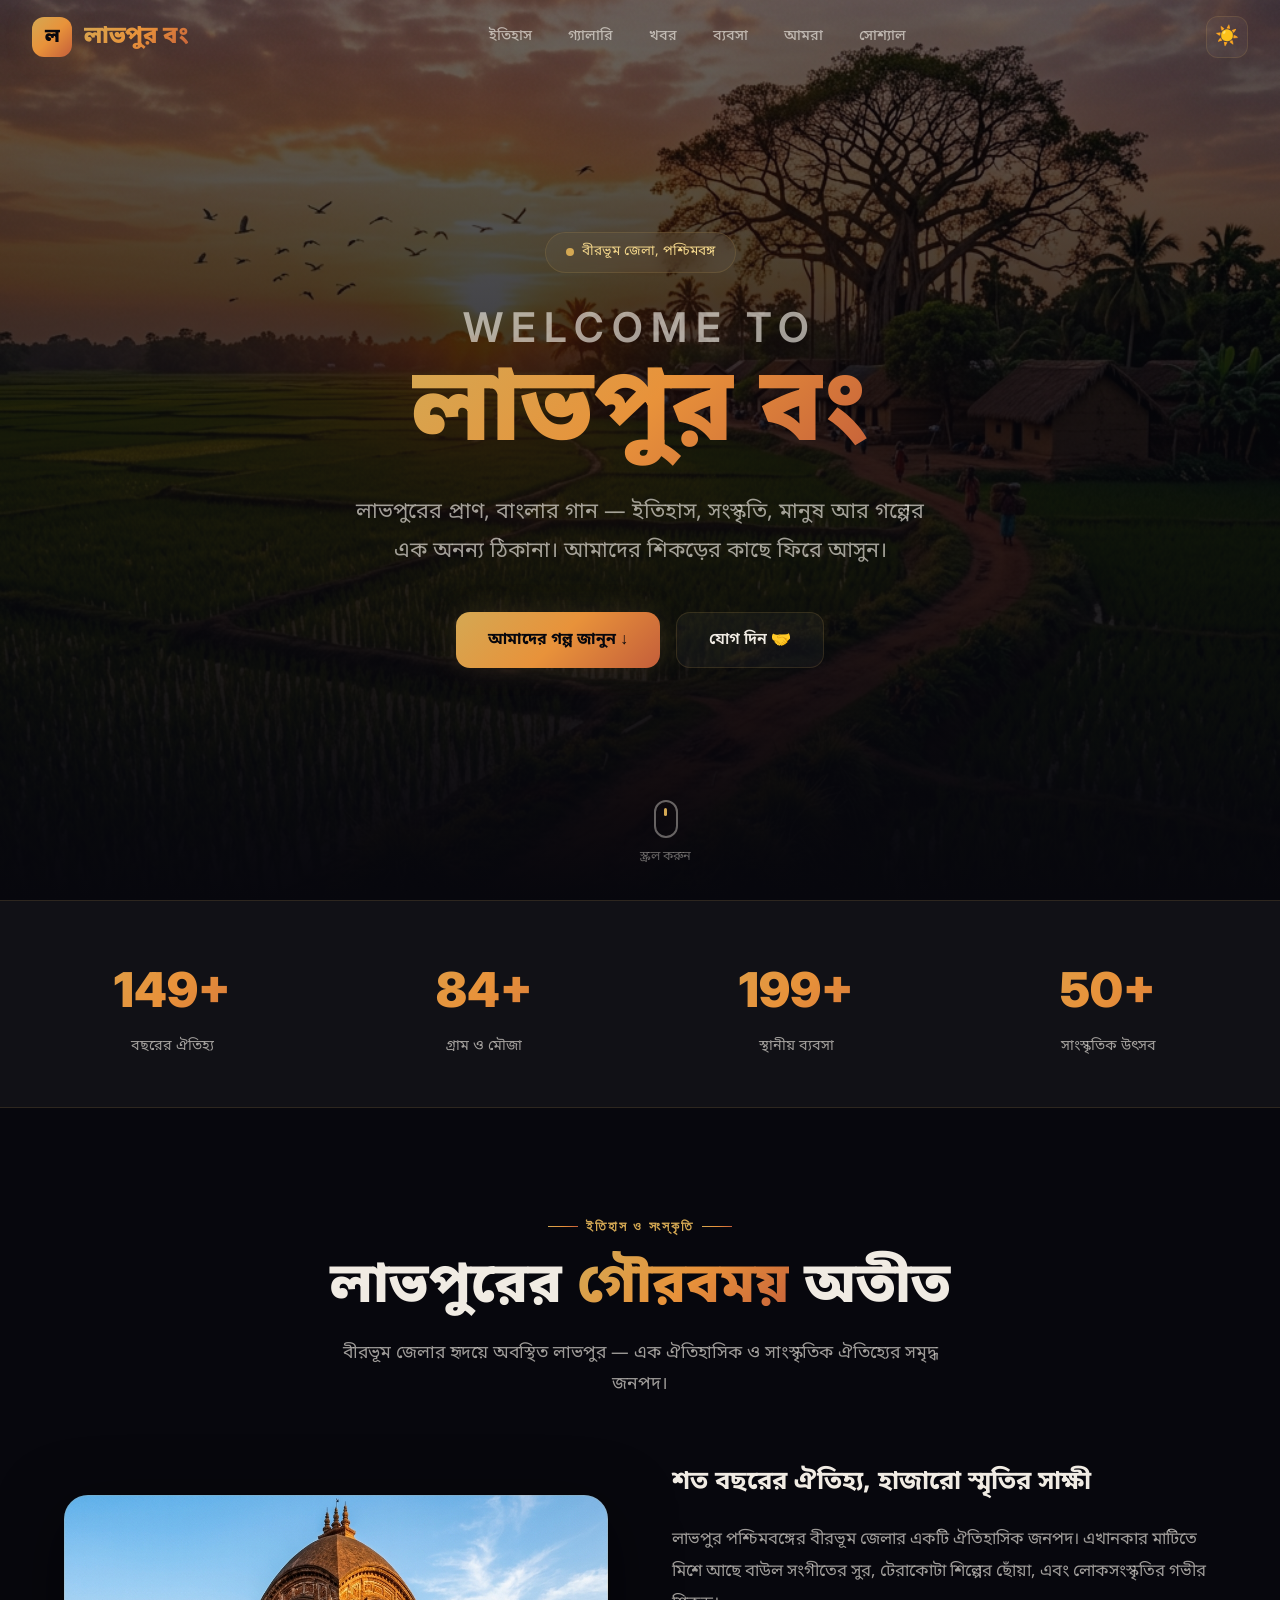
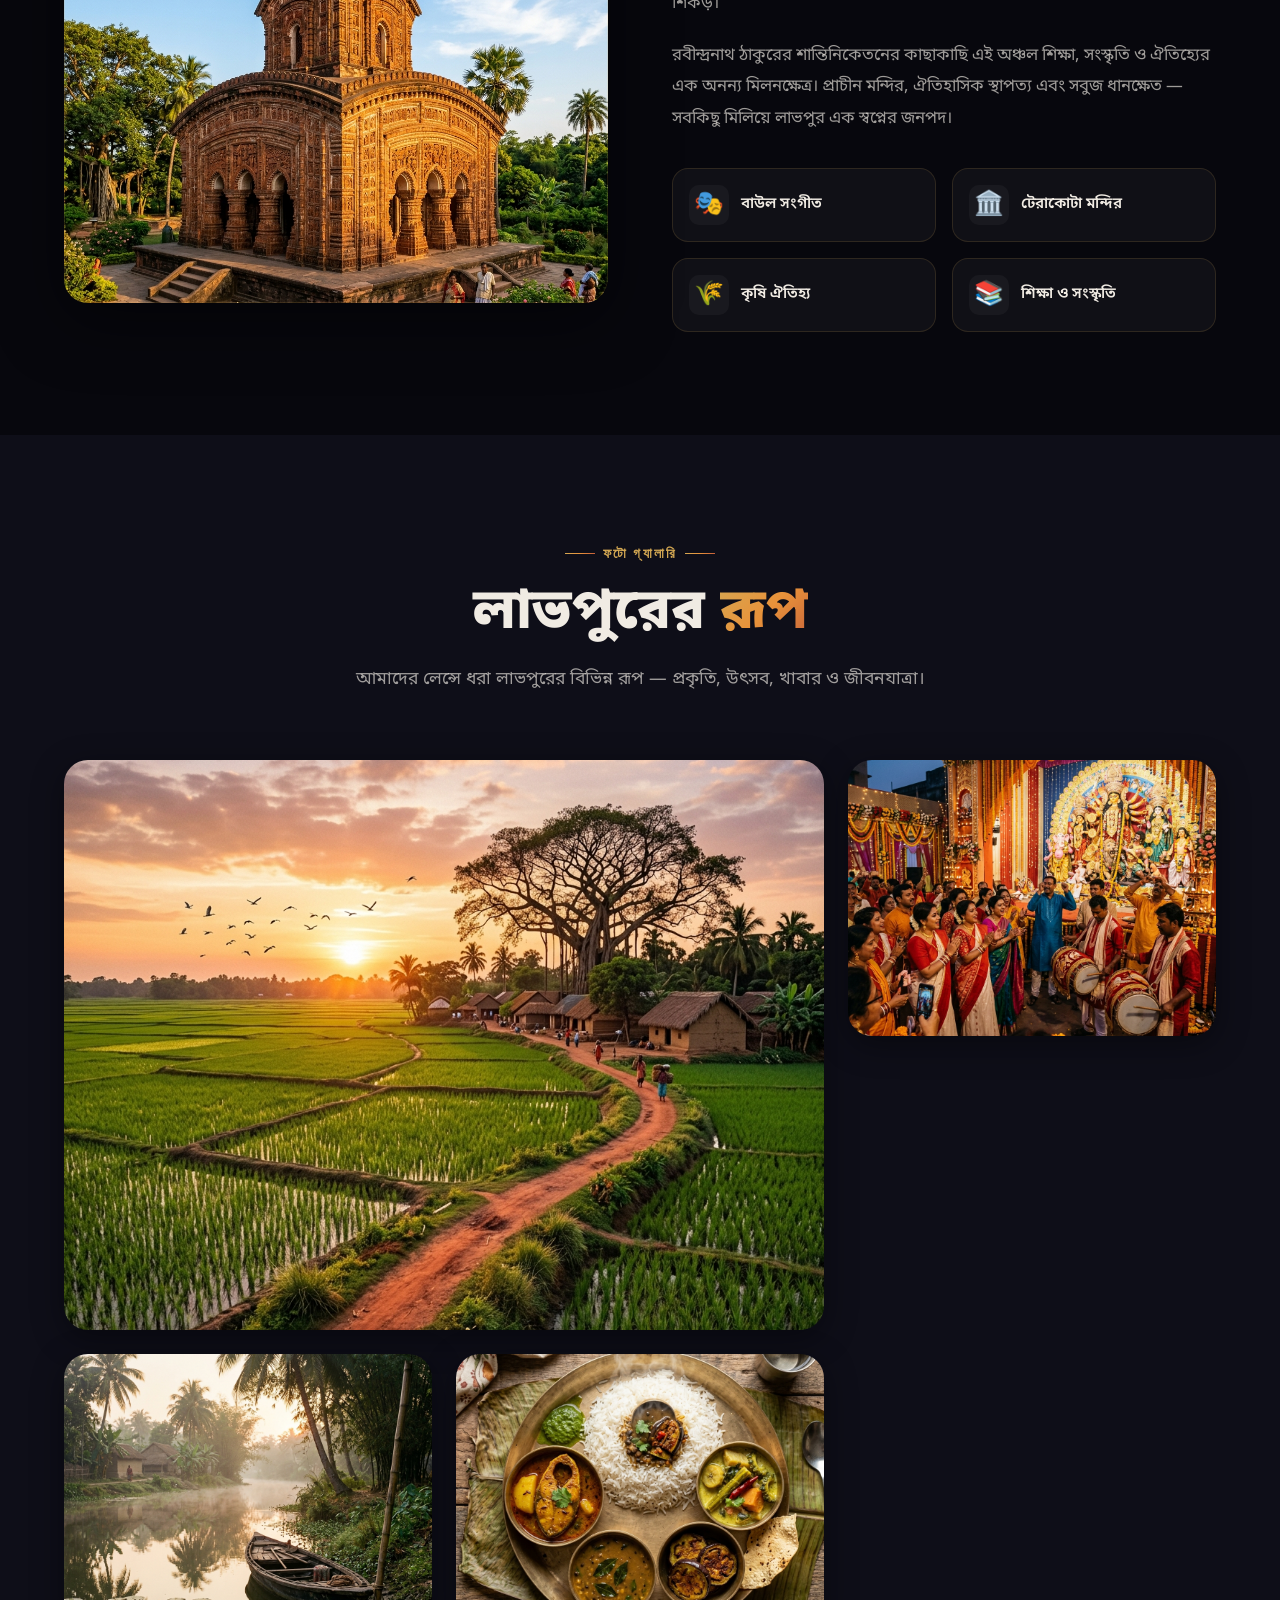
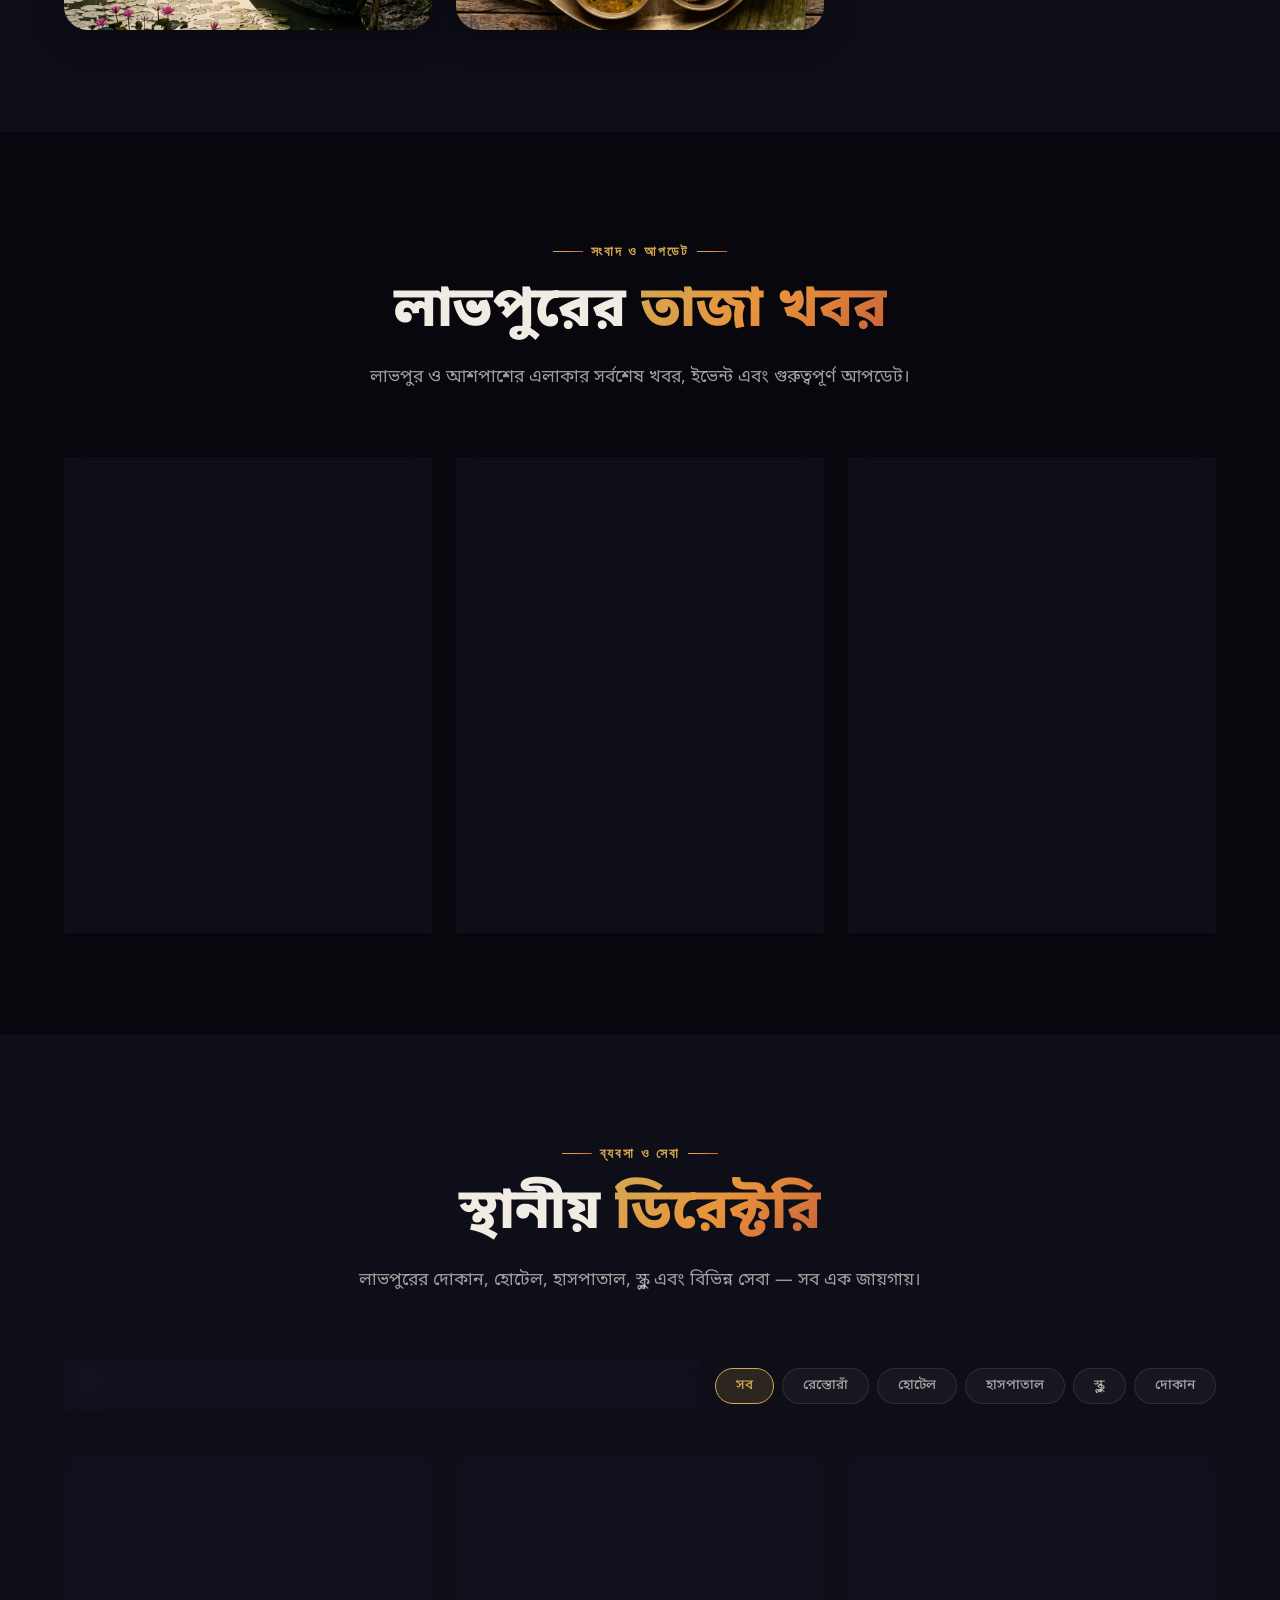
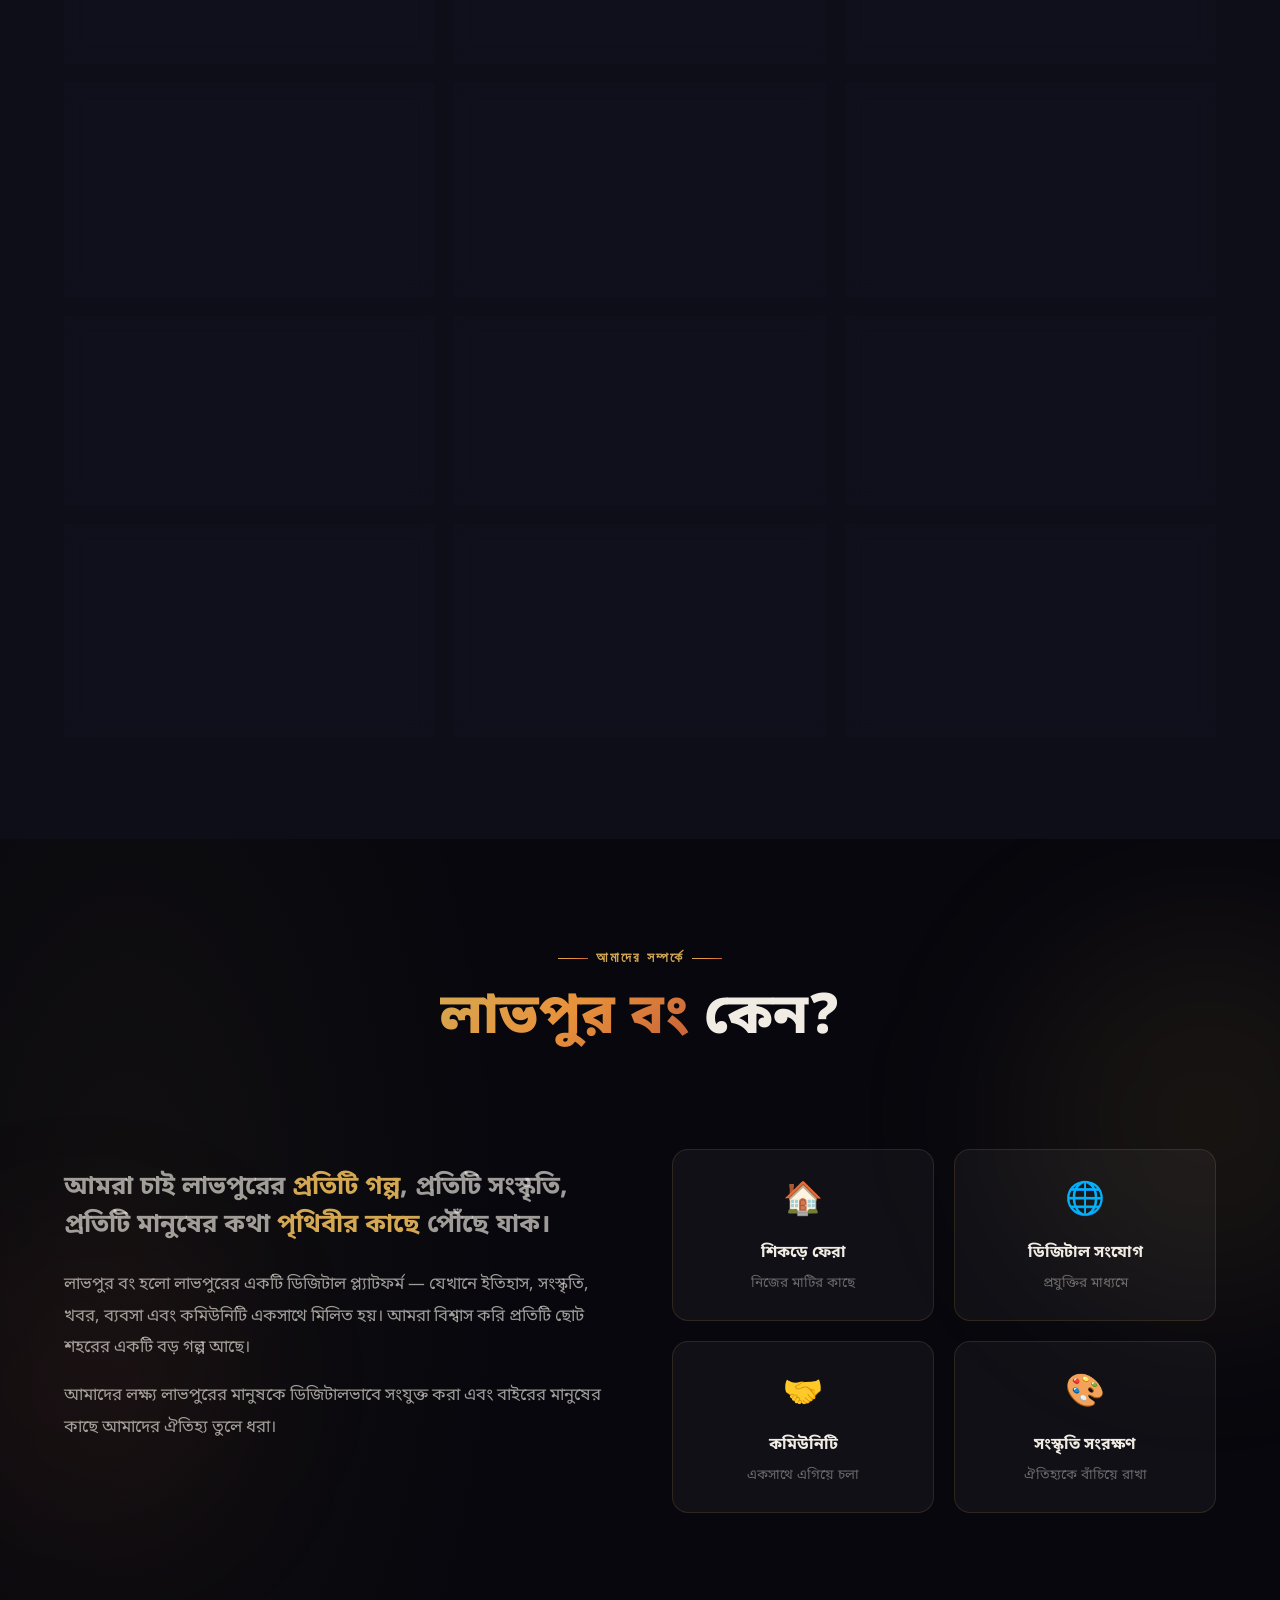
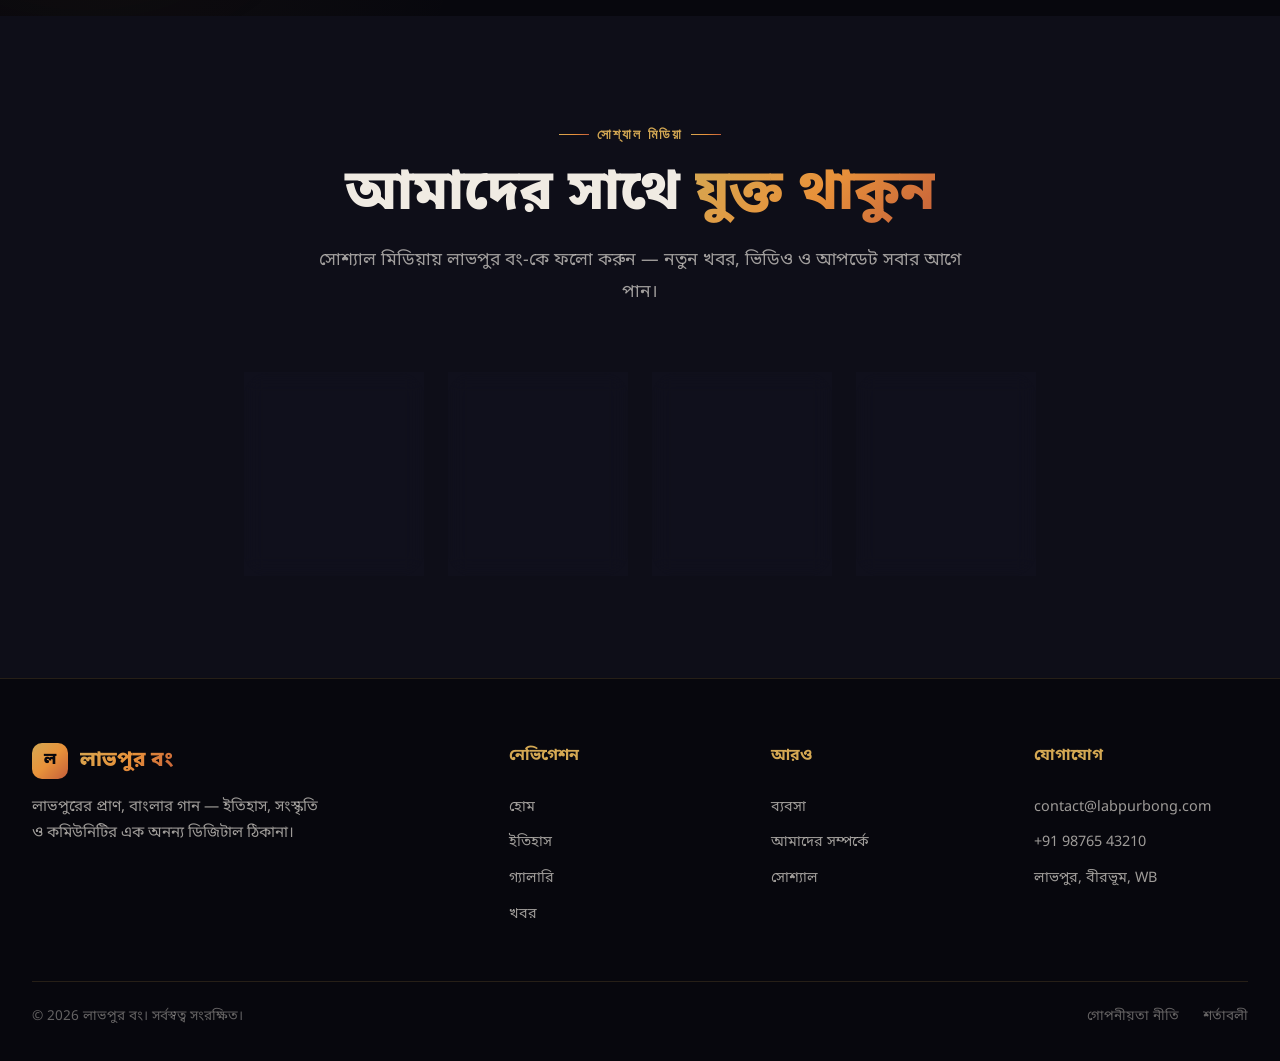
==== index.html @ d422e6df "feat: Labpur Bong community website with admin dashboard" ====
<!DOCTYPE html>
<html lang="bn" data-theme="dark">
<head>
  <meta charset="UTF-8">
  <meta name="viewport" content="width=device-width, initial-scale=1.0">
  <title>লাভপুর বং — Labpur Bong | লাভপুরের প্রাণ, বাংলার গান</title>
  <meta name="description" content="লাভপুর বং — বীরভূম জেলার লাভপুরের ইতিহাস, সংস্কৃতি, খবর, ব্যবসা এবং কমিউনিটি। Labpur Bong — your gateway to Labpur, Birbhum.">
  <meta name="keywords" content="Labpur, লাভপুর, Birbhum, বীরভূম, Bengal, বাংলা, community, culture">
  <meta property="og:title" content="লাভপুর বং — Labpur Bong">
  <meta property="og:description" content="লাভপুরের প্রাণ, বাংলার গান — ইতিহাস, সংস্কৃতি, খবর ও কমিউনিটি">
  <meta property="og:type" content="website">
  <link rel="stylesheet" href="style.css">
  <link rel="icon" type="image/svg+xml" href="data:image/svg+xml,<svg xmlns='http://www.w3.org/2000/svg' viewBox='0 0 100 100'><text y='.9em' font-size='90'>🔱</text></svg>">
</head>
<body>

  <!-- ===== NAVBAR ===== -->
  <nav class="navbar" id="navbar">
    <a href="#hero" class="nav-logo">
      <span class="logo-icon">ল</span>
      <span class="gradient-text">লাভপুর বং</span>
    </a>
    <div class="nav-links" id="navLinks">
      <a href="#about" class="active">ইতিহাস</a>
      <a href="#gallery">গ্যালারি</a>
      <a href="#news">খবর</a>
      <a href="#directory">ব্যবসা</a>
      <a href="#brand">আমরা</a>
      <a href="#social">সোশ্যাল</a>
    </div>
    <div class="nav-actions">
      <button class="theme-toggle" id="themeToggle" aria-label="Toggle theme">🌙</button>
      <button class="hamburger" id="hamburger" aria-label="Menu">
        <span></span><span></span><span></span>
      </button>
    </div>
  </nav>

  <!-- ===== HERO ===== -->
  <section class="hero" id="hero">
    <div class="hero-bg">
      <img src="assets/hero.png" alt="লাভপুরের সূর্যাস্তের দৃশ্য" loading="eager">
    </div>
    <div class="hero-overlay"></div>
    <div class="hero-content">
      <div class="hero-badge">
        <span class="dot"></span>
        বীরভূম জেলা, পশ্চিমবঙ্গ
      </div>
      <h1 class="hero-title">
        <span class="en">Welcome to</span>
        <span class="gradient-text">লাভপুর বং</span>
      </h1>
      <p class="hero-subtitle">
        লাভপুরের প্রাণ, বাংলার গান — ইতিহাস, সংস্কৃতি, মানুষ আর গল্পের এক অনন্য ঠিকানা। আমাদের শিকড়ের কাছে ফিরে আসুন।
      </p>
      <div class="hero-cta">
        <a href="#about" class="btn-primary">আমাদের গল্প জানুন ↓</a>
        <a href="#social" class="btn-secondary">যোগ দিন 🤝</a>
      </div>
    </div>
    <div class="scroll-indicator">
      <div class="mouse"><div class="wheel"></div></div>
      <span>স্ক্রল করুন</span>
    </div>
  </section>

  <!-- ===== STATS BAR ===== -->
  <section class="stats-bar reveal">
    <div class="stats-grid stagger-children">
      <div class="stat-item">
        <div class="stat-number" data-target="150">0</div>
        <div class="stat-label">বছরের ঐতিহ্য</div>
      </div>
      <div class="stat-item">
        <div class="stat-number" data-target="85">0</div>
        <div class="stat-label">গ্রাম ও মৌজা</div>
      </div>
      <div class="stat-item">
        <div class="stat-number" data-target="200">0</div>
        <div class="stat-label">স্থানীয় ব্যবসা</div>
      </div>
      <div class="stat-item">
        <div class="stat-number" data-target="50">0</div>
        <div class="stat-label">সাংস্কৃতিক উৎসব</div>
      </div>
    </div>
  </section>

  <!-- ===== ABOUT / HISTORY ===== -->
  <section class="about" id="about">
    <div class="container">
      <div class="section-header reveal">
        <div class="section-tag">ইতিহাস ও সংস্কৃতি</div>
        <h2 class="section-title">লাভপুরের <span class="gradient-text">গৌরবময়</span> অতীত</h2>
        <p class="section-desc">বীরভূম জেলার হৃদয়ে অবস্থিত লাভপুর — এক ঐতিহাসিক ও সাংস্কৃতিক ঐতিহ্যের সমৃদ্ধ জনপদ।</p>
      </div>
      <div class="about-grid">
        <div class="about-image reveal-left">
          <img src="assets/temple.png" alt="লাভপুরের ঐতিহাসিক মন্দির">
        </div>
        <div class="about-text reveal-right">
          <h3>শত বছরের ঐতিহ্য, হাজারো স্মৃতির সাক্ষী</h3>
          <p>
            লাভপুর পশ্চিমবঙ্গের বীরভূম জেলার একটি ঐতিহাসিক জনপদ। এখানকার মাটিতে মিশে আছে বাউল সংগীতের সুর, টেরাকোটা শিল্পের ছোঁয়া, এবং লোকসংস্কৃতির গভীর শিকড়।
          </p>
          <p>
            রবীন্দ্রনাথ ঠাকুরের শান্তিনিকেতনের কাছাকাছি এই অঞ্চল শিক্ষা, সংস্কৃতি ও ঐতিহ্যের এক অনন্য মিলনক্ষেত্র। প্রাচীন মন্দির, ঐতিহাসিক স্থাপত্য এবং সবুজ ধানক্ষেত — সবকিছু মিলিয়ে লাভপুর এক স্বপ্নের জনপদ।
          </p>
          <div class="about-features stagger-children">
            <div class="about-feature">
              <span class="icon">🎭</span>
              <span class="label">বাউল সংগীত</span>
            </div>
            <div class="about-feature">
              <span class="icon">🏛️</span>
              <span class="label">টেরাকোটা মন্দির</span>
            </div>
            <div class="about-feature">
              <span class="icon">🌾</span>
              <span class="label">কৃষি ঐতিহ্য</span>
            </div>
            <div class="about-feature">
              <span class="icon">📚</span>
              <span class="label">শিক্ষা ও সংস্কৃতি</span>
            </div>
          </div>
        </div>
      </div>
    </div>
  </section>

  <!-- ===== GALLERY ===== -->
  <section class="gallery" id="gallery">
    <div class="container">
      <div class="section-header reveal">
        <div class="section-tag">ফটো গ্যালারি</div>
        <h2 class="section-title">লাভপুরের <span class="gradient-text">রূপ</span></h2>
        <p class="section-desc">আমাদের লেন্সে ধরা লাভপুরের বিভিন্ন রূপ — প্রকৃতি, উৎসব, খাবার ও জীবনযাত্রা।</p>
      </div>
      <div class="gallery-grid stagger-children">
        <div class="gallery-item featured" data-lightbox>
          <img src="assets/hero.png" alt="লাভপুরের সূর্যাস্ত">
          <div class="gallery-overlay">
            <h4>সোনালী সূর্যাস্ত</h4>
            <p>লাভপুরের ধানক্ষেতের ওপর সূর্যাস্তের মনোরম দৃশ্য</p>
          </div>
        </div>
        <div class="gallery-item" data-lightbox>
          <img src="assets/festival.png" alt="দুর্গা পূজা উৎসব">
          <div class="gallery-overlay">
            <h4>দুর্গা পূজা</h4>
            <p>বাঙালির সবচেয়ে বড় উৎসবের আনন্দ</p>
          </div>
        </div>
        <div class="gallery-item" data-lightbox>
          <img src="assets/village.png" alt="গ্রামবাংলার দৃশ্য">
          <div class="gallery-overlay">
            <h4>গ্রামের সকাল</h4>
            <p>পদ্ম ফুলের পুকুর আর নারকেল গাছের ছায়া</p>
          </div>
        </div>
        <div class="gallery-item" data-lightbox>
          <img src="assets/food.png" alt="বাঙালি খাবার">
          <div class="gallery-overlay">
            <h4>বাঙালি রসনা</h4>
            <p>মাছের ঝোল, ডাল আর ভাত — খাঁটি বাঙালি স্বাদ</p>
          </div>
        </div>
      </div>
    </div>
  </section>

  <!-- ===== NEWS ===== -->
  <section class="news" id="news">
    <div class="container">
      <div class="section-header reveal">
        <div class="section-tag">সংবাদ ও আপডেট</div>
        <h2 class="section-title">লাভপুরের <span class="gradient-text">তাজা খবর</span></h2>
        <p class="section-desc">লাভপুর ও আশপাশের এলাকার সর্বশেষ খবর, ইভেন্ট এবং গুরুত্বপূর্ণ আপডেট।</p>
      </div>
      <div class="news-grid stagger-children">
        <article class="news-card">
          <div class="news-card-image">
            <img src="assets/festival.png" alt="দুর্গাপূজা ২০২৬">
          </div>
          <div class="news-card-body">
            <div class="news-card-meta">
              <span class="news-tag">উৎসব</span>
              <span class="news-date">May 20, 2026</span>
            </div>
            <h3>লাভপুরে এবছর ৫০টিরও বেশি দুর্গাপূজা মণ্ডপ</h3>
            <p>এবছর লাভপুর ব্লকে ৫০টিরও বেশি দুর্গাপূজার আয়োজন করা হয়েছে। প্রতিটি মণ্ডপে দেখা যাচ্ছে অসাধারণ শিল্পকর্ম ও সাজসজ্জা।</p>
            <a href="#" class="news-read-more">বিস্তারিত পড়ুন →</a>
          </div>
        </article>
        <article class="news-card">
          <div class="news-card-image">
            <img src="assets/village.png" alt="কৃষি উন্নয়ন">
          </div>
          <div class="news-card-body">
            <div class="news-card-meta">
              <span class="news-tag">উন্নয়ন</span>
              <span class="news-date">May 15, 2026</span>
            </div>
            <h3>লাভপুরে নতুন সেচ প্রকল্পে কৃষকদের মুখে হাসি</h3>
            <p>রাজ্য সরকারের নতুন সেচ প্রকল্পের ফলে লাভপুরের কৃষকরা এবার বোরো ধানে ভালো ফলন পাচ্ছেন। প্রায় ২০০ একর জমিতে সেচ ব্যবস্থা করা হয়েছে।</p>
            <a href="#" class="news-read-more">বিস্তারিত পড়ুন →</a>
          </div>
        </article>
        <article class="news-card">
          <div class="news-card-image">
            <img src="assets/temple.png" alt="মন্দির সংস্কার">
          </div>
          <div class="news-card-body">
            <div class="news-card-meta">
              <span class="news-tag">ঐতিহ্য</span>
              <span class="news-date">May 10, 2026</span>
            </div>
            <h3>প্রাচীন মন্দির সংস্কারে ASI-র বিশেষ উদ্যোগ</h3>
            <p>লাভপুরের ঐতিহাসিক টেরাকোটা মন্দির সংস্কারের জন্য আর্কিওলজিক্যাল সার্ভে অফ ইন্ডিয়া বিশেষ প্রকল্প গ্রহণ করেছে।</p>
            <a href="#" class="news-read-more">বিস্তারিত পড়ুন →</a>
          </div>
        </article>
      </div>
    </div>
  </section>

  <!-- ===== DIRECTORY ===== -->
  <section class="directory" id="directory">
    <div class="container">
      <div class="section-header reveal">
        <div class="section-tag">ব্যবসা ও সেবা</div>
        <h2 class="section-title">স্থানীয় <span class="gradient-text">ডিরেক্টরি</span></h2>
        <p class="section-desc">লাভপুরের দোকান, হোটেল, হাসপাতাল, স্কুল এবং বিভিন্ন সেবা — সব এক জায়গায়।</p>
      </div>
      <div class="directory-controls reveal">
        <div class="search-box">
          <span class="search-icon">🔍</span>
          <input type="text" id="directorySearch" placeholder="খুঁজুন... (নাম, ক্যাটাগরি)">
        </div>
        <div class="filter-tags" id="filterTags">
          <button class="filter-tag active" data-filter="all">সব</button>
          <button class="filter-tag" data-filter="restaurant">রেস্তোরাঁ</button>
          <button class="filter-tag" data-filter="hotel">হোটেল</button>
          <button class="filter-tag" data-filter="hospital">হাসপাতাল</button>
          <button class="filter-tag" data-filter="school">স্কুল</button>
          <button class="filter-tag" data-filter="shop">দোকান</button>
        </div>
      </div>
      <div class="directory-grid stagger-children" id="directoryGrid">
        <!-- Cards will be injected by JS -->
      </div>
    </div>
  </section>

  <!-- ===== BRAND ===== -->
  <section class="brand" id="brand">
    <div class="glow-orb gold" style="width:400px;height:400px;top:10%;right:-10%;"></div>
    <div class="glow-orb terracotta" style="width:300px;height:300px;bottom:10%;left:-5%;"></div>
    <div class="container">
      <div class="section-header reveal">
        <div class="section-tag">আমাদের সম্পর্কে</div>
        <h2 class="section-title"><span class="gradient-text">লাভপুর বং</span> কেন?</h2>
      </div>
      <div class="brand-content">
        <div class="brand-text reveal-left">
          <p class="brand-mission">
            আমরা চাই লাভপুরের <span class="highlight">প্রতিটি গল্প</span>, প্রতিটি সংস্কৃতি, প্রতিটি মানুষের কথা <span class="highlight">পৃথিবীর কাছে</span> পৌঁছে যাক।
          </p>
          <p>
            লাভপুর বং হলো লাভপুরের একটি ডিজিটাল প্ল্যাটফর্ম — যেখানে ইতিহাস, সংস্কৃতি, খবর, ব্যবসা এবং কমিউনিটি একসাথে মিলিত হয়। আমরা বিশ্বাস করি প্রতিটি ছোট শহরের একটি বড় গল্প আছে।
          </p>
          <p>
            আমাদের লক্ষ্য লাভপুরের মানুষকে ডিজিটালভাবে সংযুক্ত করা এবং বাইরের মানুষের কাছে আমাদের ঐতিহ্য তুলে ধরা।
          </p>
        </div>
        <div class="brand-values stagger-children reveal-right">
          <div class="brand-value">
            <div class="value-icon">🏠</div>
            <h4>শিকড়ে ফেরা</h4>
            <p>নিজের মাটির কাছে</p>
          </div>
          <div class="brand-value">
            <div class="value-icon">🌐</div>
            <h4>ডিজিটাল সংযোগ</h4>
            <p>প্রযুক্তির মাধ্যমে</p>
          </div>
          <div class="brand-value">
            <div class="value-icon">🤝</div>
            <h4>কমিউনিটি</h4>
            <p>একসাথে এগিয়ে চলা</p>
          </div>
          <div class="brand-value">
            <div class="value-icon">🎨</div>
            <h4>সংস্কৃতি সংরক্ষণ</h4>
            <p>ঐতিহ্যকে বাঁচিয়ে রাখা</p>
          </div>
        </div>
      </div>
    </div>
  </section>

  <!-- ===== SOCIAL ===== -->
  <section class="social" id="social">
    <div class="container">
      <div class="section-header reveal">
        <div class="section-tag">সোশ্যাল মিডিয়া</div>
        <h2 class="section-title">আমাদের সাথে <span class="gradient-text">যুক্ত থাকুন</span></h2>
        <p class="section-desc">সোশ্যাল মিডিয়ায় লাভপুর বং-কে ফলো করুন — নতুন খবর, ভিডিও ও আপডেট সবার আগে পান।</p>
      </div>
      <div class="social-grid stagger-children">
        <a href="https://youtube.com" target="_blank" class="social-card youtube">
          <span class="social-icon">▶️</span>
          <h4>YouTube</h4>
          <p>ভিডিও দেখুন</p>
        </a>
        <a href="https://facebook.com" target="_blank" class="social-card facebook">
          <span class="social-icon">📘</span>
          <h4>Facebook</h4>
          <p>পেজ ফলো করুন</p>
        </a>
        <a href="https://instagram.com" target="_blank" class="social-card instagram">
          <span class="social-icon">📸</span>
          <h4>Instagram</h4>
          <p>ছবি দেখুন</p>
        </a>
        <a href="https://twitter.com" target="_blank" class="social-card twitter">
          <span class="social-icon">🐦</span>
          <h4>Twitter / X</h4>
          <p>আপডেট পান</p>
        </a>
      </div>
    </div>
  </section>

  <!-- ===== FOOTER ===== -->
  <footer class="footer">
    <div class="footer-grid">
      <div class="footer-brand">
        <div class="footer-logo">
          <span class="logo-icon">ল</span>
          <span class="gradient-text">লাভপুর বং</span>
        </div>
        <p>লাভপুরের প্রাণ, বাংলার গান — ইতিহাস, সংস্কৃতি ও কমিউনিটির এক অনন্য ডিজিটাল ঠিকানা।</p>
      </div>
      <div class="footer-col">
        <h4>নেভিগেশন</h4>
        <a href="#hero">হোম</a>
        <a href="#about">ইতিহাস</a>
        <a href="#gallery">গ্যালারি</a>
        <a href="#news">খবর</a>
      </div>
      <div class="footer-col">
        <h4>আরও</h4>
        <a href="#directory">ব্যবসা</a>
        <a href="#brand">আমাদের সম্পর্কে</a>
        <a href="#social">সোশ্যাল</a>
      </div>
      <div class="footer-col">
        <h4>যোগাযোগ</h4>
        <a href="mailto:contact@labpurbong.com">contact@labpurbong.com</a>
        <a href="tel:+919876543210">+91 98765 43210</a>
        <a href="#">লাভপুর, বীরভূম, WB</a>
      </div>
    </div>
    <div class="footer-bottom">
      <span>© 2026 লাভপুর বং। সর্বস্বত্ব সংরক্ষিত।</span>
      <div class="footer-bottom-links">
        <a href="#">গোপনীয়তা নীতি</a>
        <a href="#">শর্তাবলী</a>
      </div>
    </div>
  </footer>

  <!-- ===== LIGHTBOX ===== -->
  <div class="lightbox" id="lightbox">
    <button class="lightbox-close" id="lightboxClose">✕</button>
    <img src="" alt="Full view" id="lightboxImg">
  </div>

  <!-- ===== BACK TO TOP ===== -->
  <button class="back-to-top" id="backToTop" aria-label="Back to top">↑</button>

  <script src="script.js"></script>
</body>
</html>
---- style.css ----
/* ============================================
   LABPUR BONG — Design System
   Dark Bengali Heritage Theme
   ============================================ */

@import url('https://fonts.googleapis.com/css2?family=Inter:wght@300;400;500;600;700;800;900&family=Noto+Sans+Bengali:wght@300;400;500;600;700;800;900&display=swap');

/* --- CSS Custom Properties --- */
:root {
  /* Colors - Dark Theme */
  --bg-primary: #07070d;
  --bg-secondary: #0e0e18;
  --bg-card: rgba(18, 18, 30, 0.7);
  --bg-glass: rgba(255, 255, 255, 0.04);
  --bg-glass-hover: rgba(255, 255, 255, 0.08);

  --gold: #d4a853;
  --gold-light: #f0d48a;
  --gold-dark: #a07830;
  --terracotta: #c45e3a;
  --terracotta-light: #e07a56;
  --cream: #f5e6c8;
  --saffron: #e8923a;

  --text-primary: #f0ebe3;
  --text-secondary: rgba(240, 235, 227, 0.65);
  --text-muted: rgba(240, 235, 227, 0.4);

  --border: rgba(212, 168, 83, 0.15);
  --border-hover: rgba(212, 168, 83, 0.35);

  --gradient-gold: linear-gradient(135deg, #d4a853, #e8923a, #c45e3a);
  --gradient-dark: linear-gradient(180deg, #07070d 0%, #0e0e18 100%);
  --gradient-hero: linear-gradient(180deg, rgba(7,7,13,0.3) 0%, rgba(7,7,13,0.7) 50%, #07070d 100%);

  --shadow-sm: 0 2px 8px rgba(0,0,0,0.3);
  --shadow-md: 0 8px 32px rgba(0,0,0,0.4);
  --shadow-lg: 0 16px 64px rgba(0,0,0,0.5);
  --shadow-glow: 0 0 30px rgba(212, 168, 83, 0.15);

  /* Typography */
  --font-en: 'Inter', sans-serif;
  --font-bn: 'Noto Sans Bengali', sans-serif;

  /* Spacing */
  --section-padding: clamp(4rem, 8vw, 8rem) clamp(1rem, 5vw, 6rem);
  --container-max: 1280px;

  /* Transitions */
  --ease-out: cubic-bezier(0.16, 1, 0.3, 1);
  --ease-spring: cubic-bezier(0.34, 1.56, 0.64, 1);

  /* Border radius */
  --radius-sm: 8px;
  --radius-md: 16px;
  --radius-lg: 24px;
  --radius-xl: 32px;
}

/* Light Theme */
[data-theme="light"] {
  --bg-primary: #faf6ef;
  --bg-secondary: #f0ebe3;
  --bg-card: rgba(255, 255, 255, 0.8);
  --bg-glass: rgba(0, 0, 0, 0.03);
  --bg-glass-hover: rgba(0, 0, 0, 0.06);
  --text-primary: #1a1a2e;
  --text-secondary: rgba(26, 26, 46, 0.65);
  --text-muted: rgba(26, 26, 46, 0.4);
  --border: rgba(160, 120, 48, 0.15);
  --border-hover: rgba(160, 120, 48, 0.35);
  --gradient-hero: linear-gradient(180deg, rgba(250,246,239,0.2) 0%, rgba(250,246,239,0.6) 50%, #faf6ef 100%);
  --shadow-sm: 0 2px 8px rgba(0,0,0,0.08);
  --shadow-md: 0 8px 32px rgba(0,0,0,0.1);
  --shadow-lg: 0 16px 64px rgba(0,0,0,0.12);
  --shadow-glow: 0 0 30px rgba(212, 168, 83, 0.1);
}

/* --- Reset & Base --- */
*, *::before, *::after {
  margin: 0;
  padding: 0;
  box-sizing: border-box;
}

html {
  scroll-behavior: smooth;
  font-size: 16px;
  scrollbar-width: thin;
  scrollbar-color: var(--gold-dark) var(--bg-secondary);
}

body {
  font-family: var(--font-bn);
  background: var(--bg-primary);
  color: var(--text-primary);
  line-height: 1.7;
  overflow-x: hidden;
  transition: background 0.5s var(--ease-out), color 0.5s var(--ease-out);
}

::-webkit-scrollbar { width: 8px; }
::-webkit-scrollbar-track { background: var(--bg-secondary); }
::-webkit-scrollbar-thumb { background: var(--gold-dark); border-radius: 4px; }

img { max-width: 100%; display: block; }
a { text-decoration: none; color: inherit; }
button { border: none; cursor: pointer; font-family: inherit; }
ul { list-style: none; }

.container {
  max-width: var(--container-max);
  margin: 0 auto;
  width: 100%;
}

/* --- Utility: Animated Gradient Text --- */
.gradient-text {
  background: var(--gradient-gold);
  -webkit-background-clip: text;
  -webkit-text-fill-color: transparent;
  background-clip: text;
}

/* --- Scroll Reveal Animations --- */
.reveal {
  opacity: 0;
  transform: translateY(40px);
  transition: opacity 0.8s var(--ease-out), transform 0.8s var(--ease-out);
}
.reveal.visible {
  opacity: 1;
  transform: translateY(0);
}
.reveal-left {
  opacity: 0;
  transform: translateX(-60px);
  transition: opacity 0.8s var(--ease-out), transform 0.8s var(--ease-out);
}
.reveal-left.visible {
  opacity: 1;
  transform: translateX(0);
}
.reveal-right {
  opacity: 0;
  transform: translateX(60px);
  transition: opacity 0.8s var(--ease-out), transform 0.8s var(--ease-out);
}
.reveal-right.visible {
  opacity: 1;
  transform: translateX(0);
}
.reveal-scale {
  opacity: 0;
  transform: scale(0.85);
  transition: opacity 0.8s var(--ease-out), transform 0.8s var(--ease-out);
}
.reveal-scale.visible {
  opacity: 1;
  transform: scale(1);
}

/* Staggered children */
.stagger-children > * {
  opacity: 0;
  transform: translateY(30px);
  transition: opacity 0.6s var(--ease-out), transform 0.6s var(--ease-out);
}
.stagger-children.visible > *:nth-child(1) { transition-delay: 0.05s; }
.stagger-children.visible > *:nth-child(2) { transition-delay: 0.12s; }
.stagger-children.visible > *:nth-child(3) { transition-delay: 0.19s; }
.stagger-children.visible > *:nth-child(4) { transition-delay: 0.26s; }
.stagger-children.visible > *:nth-child(5) { transition-delay: 0.33s; }
.stagger-children.visible > *:nth-child(6) { transition-delay: 0.4s; }
.stagger-children.visible > * {
  opacity: 1;
  transform: translateY(0);
}

/* ===========================================
   NAVIGATION
   =========================================== */
.navbar {
  position: fixed;
  top: 0;
  left: 0;
  right: 0;
  z-index: 1000;
  padding: 1rem 2rem;
  display: flex;
  align-items: center;
  justify-content: space-between;
  transition: all 0.4s var(--ease-out);
}

.navbar.scrolled {
  padding: 0.6rem 2rem;
  background: rgba(7, 7, 13, 0.85);
  backdrop-filter: blur(20px) saturate(180%);
  -webkit-backdrop-filter: blur(20px) saturate(180%);
  border-bottom: 1px solid var(--border);
  box-shadow: var(--shadow-md);
}

[data-theme="light"] .navbar.scrolled {
  background: rgba(250, 246, 239, 0.85);
}

.nav-logo {
  display: flex;
  align-items: center;
  gap: 0.75rem;
  font-weight: 800;
  font-size: 1.5rem;
  letter-spacing: -0.02em;
}

.nav-logo .logo-icon {
  width: 40px;
  height: 40px;
  background: var(--gradient-gold);
  border-radius: 12px;
  display: flex;
  align-items: center;
  justify-content: center;
  font-size: 1.2rem;
  color: #07070d;
  font-weight: 900;
  box-shadow: var(--shadow-glow);
}

.nav-links {
  display: flex;
  align-items: center;
  gap: 0.25rem;
}

.nav-links a {
  padding: 0.5rem 1rem;
  font-size: 0.9rem;
  font-weight: 500;
  color: var(--text-secondary);
  border-radius: var(--radius-sm);
  transition: all 0.3s var(--ease-out);
  font-family: var(--font-bn);
}

.nav-links a:hover,
.nav-links a.active {
  color: var(--gold);
  background: var(--bg-glass);
}

.nav-actions {
  display: flex;
  align-items: center;
  gap: 0.5rem;
}

.theme-toggle {
  width: 42px;
  height: 42px;
  border-radius: 12px;
  background: var(--bg-glass);
  border: 1px solid var(--border);
  color: var(--text-primary);
  display: flex;
  align-items: center;
  justify-content: center;
  font-size: 1.2rem;
  transition: all 0.3s var(--ease-out);
}

.theme-toggle:hover {
  background: var(--bg-glass-hover);
  border-color: var(--border-hover);
  transform: rotate(30deg);
}

.hamburger {
  display: none;
  flex-direction: column;
  gap: 5px;
  width: 42px;
  height: 42px;
  border-radius: 12px;
  background: var(--bg-glass);
  border: 1px solid var(--border);
  align-items: center;
  justify-content: center;
  transition: all 0.3s var(--ease-out);
}

.hamburger span {
  display: block;
  width: 20px;
  height: 2px;
  background: var(--text-primary);
  border-radius: 2px;
  transition: all 0.3s var(--ease-out);
}

.hamburger.active span:nth-child(1) { transform: translateY(7px) rotate(45deg); }
.hamburger.active span:nth-child(2) { opacity: 0; }
.hamburger.active span:nth-child(3) { transform: translateY(-7px) rotate(-45deg); }

/* Mobile nav */
@media (max-width: 768px) {
  .hamburger { display: flex; }
  .nav-links {
    position: fixed;
    top: 0;
    right: -100%;
    width: 280px;
    height: 100vh;
    background: var(--bg-secondary);
    flex-direction: column;
    padding: 5rem 2rem 2rem;
    gap: 0.5rem;
    transition: right 0.4s var(--ease-out);
    border-left: 1px solid var(--border);
  }
  .nav-links.open { right: 0; }
  .nav-links a {
    width: 100%;
    padding: 0.8rem 1rem;
    font-size: 1.1rem;
  }
}

/* ===========================================
   HERO SECTION
   =========================================== */
.hero {
  position: relative;
  min-height: 100vh;
  display: flex;
  align-items: center;
  justify-content: center;
  overflow: hidden;
}

.hero-bg {
  position: absolute;
  inset: 0;
  z-index: 0;
}

.hero-bg img {
  width: 100%;
  height: 100%;
  object-fit: cover;
  filter: brightness(0.6) saturate(1.2);
  animation: heroZoom 20s ease-in-out infinite alternate;
}

@keyframes heroZoom {
  from { transform: scale(1); }
  to { transform: scale(1.08); }
}

.hero-overlay {
  position: absolute;
  inset: 0;
  background: var(--gradient-hero);
  z-index: 1;
}

.hero-content {
  position: relative;
  z-index: 2;
  text-align: center;
  padding: 0 2rem;
  max-width: 900px;
}

.hero-badge {
  display: inline-flex;
  align-items: center;
  gap: 0.5rem;
  padding: 0.5rem 1.25rem;
  background: var(--bg-glass);
  border: 1px solid var(--border);
  border-radius: 50px;
  font-size: 0.85rem;
  color: var(--gold-light);
  margin-bottom: 2rem;
  backdrop-filter: blur(10px);
  animation: fadeInUp 1s var(--ease-out) 0.2s both;
}

.hero-badge .dot {
  width: 8px;
  height: 8px;
  background: var(--gold);
  border-radius: 50%;
  animation: pulse 2s ease-in-out infinite;
}

@keyframes pulse {
  0%, 100% { opacity: 1; transform: scale(1); }
  50% { opacity: 0.5; transform: scale(0.8); }
}

.hero-title {
  font-size: clamp(3rem, 8vw, 7rem);
  font-weight: 900;
  line-height: 1.1;
  margin-bottom: 1.5rem;
  animation: fadeInUp 1s var(--ease-out) 0.4s both;
}

.hero-title .en {
  font-family: var(--font-en);
  display: block;
  font-size: 0.4em;
  font-weight: 600;
  letter-spacing: 0.2em;
  text-transform: uppercase;
  color: var(--text-secondary);
  margin-bottom: 0.5rem;
}

.hero-subtitle {
  font-size: clamp(1rem, 2.5vw, 1.35rem);
  color: var(--text-secondary);
  max-width: 600px;
  margin: 0 auto 2.5rem;
  line-height: 1.8;
  animation: fadeInUp 1s var(--ease-out) 0.6s both;
}

.hero-cta {
  display: flex;
  gap: 1rem;
  justify-content: center;
  flex-wrap: wrap;
  animation: fadeInUp 1s var(--ease-out) 0.8s both;
}

.btn-primary {
  padding: 0.85rem 2rem;
  background: var(--gradient-gold);
  color: #07070d;
  font-weight: 700;
  font-size: 1rem;
  border-radius: 14px;
  display: inline-flex;
  align-items: center;
  gap: 0.5rem;
  transition: all 0.3s var(--ease-out);
  box-shadow: var(--shadow-glow);
}

.btn-primary:hover {
  transform: translateY(-2px);
  box-shadow: 0 0 40px rgba(212, 168, 83, 0.3);
}

.btn-secondary {
  padding: 0.85rem 2rem;
  background: var(--bg-glass);
  backdrop-filter: blur(10px);
  border: 1px solid var(--border);
  color: var(--text-primary);
  font-weight: 600;
  font-size: 1rem;
  border-radius: 14px;
  display: inline-flex;
  align-items: center;
  gap: 0.5rem;
  transition: all 0.3s var(--ease-out);
}

.btn-secondary:hover {
  background: var(--bg-glass-hover);
  border-color: var(--border-hover);
  transform: translateY(-2px);
}

@keyframes fadeInUp {
  from { opacity: 0; transform: translateY(30px); }
  to { opacity: 1; transform: translateY(0); }
}

.scroll-indicator {
  position: absolute;
  bottom: 2rem;
  left: 50%;
  transform: translateX(-50%);
  z-index: 2;
  display: flex;
  flex-direction: column;
  align-items: center;
  gap: 0.5rem;
  color: var(--text-muted);
  font-size: 0.8rem;
  animation: fadeInUp 1s var(--ease-out) 1.2s both;
}

.scroll-indicator .mouse {
  width: 24px;
  height: 38px;
  border: 2px solid var(--text-muted);
  border-radius: 12px;
  display: flex;
  justify-content: center;
  padding-top: 6px;
}

.scroll-indicator .wheel {
  width: 3px;
  height: 8px;
  background: var(--gold);
  border-radius: 3px;
  animation: scrollWheel 2s ease-in-out infinite;
}

@keyframes scrollWheel {
  0%, 100% { transform: translateY(0); opacity: 1; }
  50% { transform: translateY(8px); opacity: 0.3; }
}

/* ===========================================
   SECTION HEADERS
   =========================================== */
.section-header {
  text-align: center;
  margin-bottom: 4rem;
}

.section-tag {
  display: inline-flex;
  align-items: center;
  gap: 0.5rem;
  font-size: 0.85rem;
  font-weight: 600;
  color: var(--gold);
  text-transform: uppercase;
  letter-spacing: 0.15em;
  margin-bottom: 1rem;
  font-family: var(--font-en);
}

.section-tag::before,
.section-tag::after {
  content: '';
  width: 30px;
  height: 1px;
  background: var(--gradient-gold);
}

.section-title {
  font-size: clamp(2rem, 5vw, 3.5rem);
  font-weight: 800;
  line-height: 1.2;
  margin-bottom: 1rem;
}

.section-desc {
  font-size: 1.1rem;
  color: var(--text-secondary);
  max-width: 650px;
  margin: 0 auto;
  line-height: 1.8;
}

/* ===========================================
   STATS BAR
   =========================================== */
.stats-bar {
  padding: 3rem 2rem;
  background: var(--bg-glass);
  border-top: 1px solid var(--border);
  border-bottom: 1px solid var(--border);
}

.stats-grid {
  display: grid;
  grid-template-columns: repeat(4, 1fr);
  gap: 2rem;
  max-width: var(--container-max);
  margin: 0 auto;
  text-align: center;
}

.stat-item .stat-number {
  font-size: clamp(2rem, 4vw, 3rem);
  font-weight: 900;
  font-family: var(--font-en);
  background: var(--gradient-gold);
  -webkit-background-clip: text;
  -webkit-text-fill-color: transparent;
  background-clip: text;
}

.stat-item .stat-label {
  font-size: 0.9rem;
  color: var(--text-secondary);
  margin-top: 0.25rem;
}

@media (max-width: 600px) {
  .stats-grid { grid-template-columns: repeat(2, 1fr); }
}

/* ===========================================
   ABOUT / HISTORY SECTION
   =========================================== */
.about {
  padding: var(--section-padding);
}

.about-grid {
  display: grid;
  grid-template-columns: 1fr 1fr;
  gap: 4rem;
  align-items: center;
}

.about-image {
  position: relative;
  border-radius: var(--radius-lg);
  overflow: hidden;
  box-shadow: var(--shadow-lg);
}

.about-image img {
  width: 100%;
  aspect-ratio: 4/3;
  object-fit: cover;
  transition: transform 0.6s var(--ease-out);
}

.about-image:hover img {
  transform: scale(1.05);
}

.about-image::after {
  content: '';
  position: absolute;
  inset: 0;
  border: 1px solid var(--border);
  border-radius: var(--radius-lg);
  pointer-events: none;
}

.about-text h3 {
  font-size: 1.6rem;
  font-weight: 700;
  margin-bottom: 1.5rem;
  line-height: 1.4;
}

.about-text p {
  color: var(--text-secondary);
  margin-bottom: 1.25rem;
  line-height: 1.9;
  font-size: 1.05rem;
}

.about-features {
  display: grid;
  grid-template-columns: 1fr 1fr;
  gap: 1rem;
  margin-top: 2rem;
}

.about-feature {
  display: flex;
  align-items: center;
  gap: 0.75rem;
  padding: 1rem;
  background: var(--bg-glass);
  border: 1px solid var(--border);
  border-radius: var(--radius-md);
  transition: all 0.3s var(--ease-out);
}

.about-feature:hover {
  background: var(--bg-glass-hover);
  border-color: var(--border-hover);
  transform: translateY(-2px);
}

.about-feature .icon {
  font-size: 1.5rem;
  width: 40px;
  height: 40px;
  display: flex;
  align-items: center;
  justify-content: center;
  background: var(--bg-glass);
  border-radius: 10px;
  flex-shrink: 0;
}

.about-feature .label {
  font-weight: 600;
  font-size: 0.95rem;
}

@media (max-width: 900px) {
  .about-grid { grid-template-columns: 1fr; }
}

/* ===========================================
   GALLERY SECTION
   =========================================== */
.gallery {
  padding: var(--section-padding);
  background: var(--bg-secondary);
}

.gallery-grid {
  display: grid;
  grid-template-columns: repeat(auto-fit, minmax(300px, 1fr));
  gap: 1.5rem;
}

.gallery-item {
  position: relative;
  border-radius: var(--radius-lg);
  overflow: hidden;
  cursor: pointer;
  box-shadow: var(--shadow-md);
  aspect-ratio: 4/3;
}

.gallery-item img {
  width: 100%;
  height: 100%;
  object-fit: cover;
  transition: transform 0.6s var(--ease-out);
}

.gallery-item:hover img {
  transform: scale(1.1);
}

.gallery-item .gallery-overlay {
  position: absolute;
  inset: 0;
  background: linear-gradient(0deg, rgba(7,7,13,0.9) 0%, transparent 50%);
  display: flex;
  flex-direction: column;
  justify-content: flex-end;
  padding: 1.5rem;
  opacity: 0;
  transition: opacity 0.4s var(--ease-out);
}

.gallery-item:hover .gallery-overlay {
  opacity: 1;
}

.gallery-overlay h4 {
  font-size: 1.15rem;
  font-weight: 700;
  margin-bottom: 0.25rem;
}

.gallery-overlay p {
  font-size: 0.85rem;
  color: var(--text-secondary);
}

/* Featured (first) item spans 2 cols */
.gallery-item.featured {
  grid-column: span 2;
}

@media (max-width: 768px) {
  .gallery-item.featured { grid-column: span 1; }
  .gallery-grid { grid-template-columns: 1fr; }
}

/* ===========================================
   NEWS SECTION
   =========================================== */
.news {
  padding: var(--section-padding);
}

.news-grid {
  display: grid;
  grid-template-columns: repeat(auto-fit, minmax(340px, 1fr));
  gap: 1.5rem;
}

.news-card {
  background: var(--bg-card);
  border: 1px solid var(--border);
  border-radius: var(--radius-lg);
  overflow: hidden;
  transition: all 0.4s var(--ease-out);
  backdrop-filter: blur(10px);
}

.news-card:hover {
  transform: translateY(-4px);
  border-color: var(--border-hover);
  box-shadow: var(--shadow-glow);
}

.news-card-image {
  height: 200px;
  overflow: hidden;
}

.news-card-image img {
  width: 100%;
  height: 100%;
  object-fit: cover;
  transition: transform 0.6s var(--ease-out);
}

.news-card:hover .news-card-image img {
  transform: scale(1.08);
}

.news-card-body {
  padding: 1.5rem;
}

.news-card-meta {
  display: flex;
  align-items: center;
  gap: 1rem;
  margin-bottom: 0.75rem;
}

.news-tag {
  padding: 0.25rem 0.75rem;
  background: rgba(212, 168, 83, 0.15);
  color: var(--gold);
  border-radius: 50px;
  font-size: 0.75rem;
  font-weight: 600;
  font-family: var(--font-en);
  text-transform: uppercase;
  letter-spacing: 0.05em;
}

.news-date {
  font-size: 0.8rem;
  color: var(--text-muted);
  font-family: var(--font-en);
}

.news-card-body h3 {
  font-size: 1.2rem;
  font-weight: 700;
  margin-bottom: 0.75rem;
  line-height: 1.4;
  transition: color 0.3s;
}

.news-card:hover .news-card-body h3 {
  color: var(--gold);
}

.news-card-body p {
  font-size: 0.95rem;
  color: var(--text-secondary);
  line-height: 1.7;
  display: -webkit-box;
  -webkit-line-clamp: 3;
  -webkit-box-orient: vertical;
  overflow: hidden;
}

.news-read-more {
  display: inline-flex;
  align-items: center;
  gap: 0.5rem;
  margin-top: 1rem;
  font-size: 0.9rem;
  font-weight: 600;
  color: var(--gold);
  transition: gap 0.3s var(--ease-out);
}

.news-read-more:hover {
  gap: 0.75rem;
}

/* ===========================================
   DIRECTORY SECTION
   =========================================== */
.directory {
  padding: var(--section-padding);
  background: var(--bg-secondary);
}

.directory-controls {
  display: flex;
  align-items: center;
  gap: 1rem;
  margin-bottom: 2.5rem;
  flex-wrap: wrap;
}

.search-box {
  flex: 1;
  min-width: 250px;
  position: relative;
}

.search-box input {
  width: 100%;
  padding: 0.85rem 1.25rem 0.85rem 3rem;
  background: var(--bg-card);
  border: 1px solid var(--border);
  border-radius: 14px;
  color: var(--text-primary);
  font-size: 1rem;
  font-family: var(--font-bn);
  outline: none;
  transition: all 0.3s var(--ease-out);
  backdrop-filter: blur(10px);
}

.search-box input:focus {
  border-color: var(--gold);
  box-shadow: 0 0 0 3px rgba(212, 168, 83, 0.1);
}

.search-box input::placeholder {
  color: var(--text-muted);
}

.search-box .search-icon {
  position: absolute;
  left: 1rem;
  top: 50%;
  transform: translateY(-50%);
  color: var(--text-muted);
  font-size: 1.1rem;
}

.filter-tags {
  display: flex;
  gap: 0.5rem;
  flex-wrap: wrap;
}

.filter-tag {
  padding: 0.5rem 1.25rem;
  background: var(--bg-glass);
  border: 1px solid var(--border);
  border-radius: 50px;
  font-size: 0.85rem;
  font-weight: 500;
  color: var(--text-secondary);
  transition: all 0.3s var(--ease-out);
  cursor: pointer;
}

.filter-tag:hover,
.filter-tag.active {
  background: rgba(212, 168, 83, 0.15);
  border-color: var(--gold);
  color: var(--gold);
}

.directory-grid {
  display: grid;
  grid-template-columns: repeat(auto-fill, minmax(280px, 1fr));
  gap: 1.25rem;
}

.dir-card {
  background: var(--bg-card);
  border: 1px solid var(--border);
  border-radius: var(--radius-md);
  padding: 1.5rem;
  transition: all 0.4s var(--ease-out);
  backdrop-filter: blur(10px);
}

.dir-card:hover {
  transform: translateY(-3px);
  border-color: var(--border-hover);
  box-shadow: var(--shadow-glow);
}

.dir-card-header {
  display: flex;
  align-items: flex-start;
  gap: 1rem;
  margin-bottom: 1rem;
}

.dir-card-icon {
  width: 48px;
  height: 48px;
  background: var(--bg-glass);
  border: 1px solid var(--border);
  border-radius: 14px;
  display: flex;
  align-items: center;
  justify-content: center;
  font-size: 1.5rem;
  flex-shrink: 0;
}

.dir-card-info h4 {
  font-size: 1.05rem;
  font-weight: 700;
  margin-bottom: 0.25rem;
}

.dir-card-info .dir-category {
  font-size: 0.8rem;
  color: var(--gold);
  font-weight: 500;
}

.dir-card p {
  font-size: 0.9rem;
  color: var(--text-secondary);
  line-height: 1.7;
  margin-bottom: 1rem;
}

.dir-card-footer {
  display: flex;
  align-items: center;
  gap: 1rem;
  font-size: 0.8rem;
  color: var(--text-muted);
}

.dir-card-footer span {
  display: flex;
  align-items: center;
  gap: 0.35rem;
}

.dir-no-results {
  grid-column: 1 / -1;
  text-align: center;
  padding: 3rem;
  color: var(--text-muted);
  font-size: 1.1rem;
}

/* ===========================================
   BRAND SECTION
   =========================================== */
.brand {
  padding: var(--section-padding);
  position: relative;
  overflow: hidden;
}

.brand::before {
  content: '';
  position: absolute;
  top: -50%;
  left: -20%;
  width: 60%;
  height: 200%;
  background: radial-gradient(ellipse, rgba(212, 168, 83, 0.05) 0%, transparent 70%);
  pointer-events: none;
}

.brand-content {
  display: grid;
  grid-template-columns: 1fr 1fr;
  gap: 4rem;
  align-items: center;
}

.brand-text .brand-mission {
  font-size: 1.6rem;
  font-weight: 700;
  line-height: 1.5;
  margin-bottom: 1.5rem;
}

.brand-text .brand-mission .highlight {
  color: var(--gold);
}

.brand-text p {
  color: var(--text-secondary);
  line-height: 1.9;
  margin-bottom: 1rem;
  font-size: 1.05rem;
}

.brand-values {
  display: grid;
  grid-template-columns: 1fr 1fr;
  gap: 1.25rem;
  margin-top: 2rem;
}

.brand-value {
  padding: 1.5rem;
  background: var(--bg-glass);
  border: 1px solid var(--border);
  border-radius: var(--radius-md);
  text-align: center;
  transition: all 0.3s var(--ease-out);
}

.brand-value:hover {
  background: var(--bg-glass-hover);
  border-color: var(--border-hover);
  transform: translateY(-2px);
}

.brand-value .value-icon {
  font-size: 2rem;
  margin-bottom: 0.75rem;
}

.brand-value h4 {
  font-size: 1rem;
  font-weight: 700;
  margin-bottom: 0.35rem;
}

.brand-value p {
  font-size: 0.85rem;
  color: var(--text-muted);
  margin-bottom: 0;
}

@media (max-width: 900px) {
  .brand-content { grid-template-columns: 1fr; }
}

/* ===========================================
   SOCIAL SECTION
   =========================================== */
.social {
  padding: var(--section-padding);
  background: var(--bg-secondary);
  text-align: center;
}

.social-grid {
  display: flex;
  justify-content: center;
  gap: 1.5rem;
  flex-wrap: wrap;
  margin-top: 3rem;
}

.social-card {
  width: 180px;
  padding: 2rem 1.5rem;
  background: var(--bg-card);
  border: 1px solid var(--border);
  border-radius: var(--radius-lg);
  transition: all 0.4s var(--ease-out);
  backdrop-filter: blur(10px);
  text-align: center;
}

.social-card:hover {
  transform: translateY(-6px) scale(1.03);
  border-color: var(--border-hover);
  box-shadow: var(--shadow-glow);
}

.social-card .social-icon {
  font-size: 2.5rem;
  margin-bottom: 1rem;
  display: block;
  transition: transform 0.3s var(--ease-spring);
}

.social-card:hover .social-icon {
  transform: scale(1.2);
}

.social-card h4 {
  font-size: 1rem;
  font-weight: 700;
  margin-bottom: 0.25rem;
  font-family: var(--font-en);
}

.social-card p {
  font-size: 0.8rem;
  color: var(--text-muted);
}

.social-card.youtube:hover { border-color: #ff0000; box-shadow: 0 0 30px rgba(255,0,0,0.15); }
.social-card.facebook:hover { border-color: #1877f2; box-shadow: 0 0 30px rgba(24,119,242,0.15); }
.social-card.instagram:hover { border-color: #e4405f; box-shadow: 0 0 30px rgba(228,64,95,0.15); }
.social-card.twitter:hover { border-color: #1da1f2; box-shadow: 0 0 30px rgba(29,161,242,0.15); }

/* ===========================================
   FOOTER
   =========================================== */
.footer {
  padding: 4rem 2rem 2rem;
  border-top: 1px solid var(--border);
}

.footer-grid {
  display: grid;
  grid-template-columns: 2fr 1fr 1fr 1fr;
  gap: 3rem;
  max-width: var(--container-max);
  margin: 0 auto;
  padding-bottom: 3rem;
  border-bottom: 1px solid var(--border);
}

.footer-brand .footer-logo {
  display: flex;
  align-items: center;
  gap: 0.75rem;
  font-size: 1.3rem;
  font-weight: 800;
  margin-bottom: 1rem;
}

.footer-brand .footer-logo .logo-icon {
  width: 36px;
  height: 36px;
  background: var(--gradient-gold);
  border-radius: 10px;
  display: flex;
  align-items: center;
  justify-content: center;
  font-size: 1rem;
  color: #07070d;
  font-weight: 900;
}

.footer-brand p {
  color: var(--text-secondary);
  font-size: 0.95rem;
  line-height: 1.7;
  max-width: 300px;
}

.footer-col h4 {
  font-size: 1rem;
  font-weight: 700;
  margin-bottom: 1.25rem;
  color: var(--gold);
}

.footer-col a {
  display: block;
  color: var(--text-secondary);
  font-size: 0.9rem;
  padding: 0.35rem 0;
  transition: color 0.3s, padding-left 0.3s;
}

.footer-col a:hover {
  color: var(--gold);
  padding-left: 0.5rem;
}

.footer-bottom {
  display: flex;
  align-items: center;
  justify-content: space-between;
  max-width: var(--container-max);
  margin: 1.5rem auto 0;
  font-size: 0.85rem;
  color: var(--text-muted);
}

.footer-bottom-links {
  display: flex;
  gap: 1.5rem;
}

.footer-bottom-links a {
  color: var(--text-muted);
  transition: color 0.3s;
}

.footer-bottom-links a:hover { color: var(--gold); }

@media (max-width: 768px) {
  .footer-grid { grid-template-columns: 1fr 1fr; }
  .footer-bottom { flex-direction: column; gap: 0.5rem; text-align: center; }
}
@media (max-width: 480px) {
  .footer-grid { grid-template-columns: 1fr; }
}

/* ===========================================
   LIGHTBOX
   =========================================== */
.lightbox {
  position: fixed;
  inset: 0;
  z-index: 9999;
  background: rgba(0, 0, 0, 0.92);
  backdrop-filter: blur(20px);
  display: flex;
  align-items: center;
  justify-content: center;
  opacity: 0;
  pointer-events: none;
  transition: opacity 0.4s var(--ease-out);
}

.lightbox.active {
  opacity: 1;
  pointer-events: all;
}

.lightbox img {
  max-width: 90vw;
  max-height: 85vh;
  border-radius: var(--radius-md);
  box-shadow: var(--shadow-lg);
  transform: scale(0.9);
  transition: transform 0.4s var(--ease-spring);
}

.lightbox.active img {
  transform: scale(1);
}

.lightbox-close {
  position: absolute;
  top: 1.5rem;
  right: 1.5rem;
  width: 48px;
  height: 48px;
  background: rgba(255,255,255,0.1);
  border: 1px solid rgba(255,255,255,0.2);
  border-radius: 14px;
  color: white;
  font-size: 1.5rem;
  display: flex;
  align-items: center;
  justify-content: center;
  transition: all 0.3s var(--ease-out);
}

.lightbox-close:hover {
  background: rgba(255,255,255,0.2);
  transform: rotate(90deg);
}

/* ===========================================
   AMBIENT DECORATIONS
   =========================================== */
.glow-orb {
  position: absolute;
  border-radius: 50%;
  filter: blur(80px);
  pointer-events: none;
  z-index: 0;
}

.glow-orb.gold {
  background: rgba(212, 168, 83, 0.08);
}

.glow-orb.terracotta {
  background: rgba(196, 94, 58, 0.06);
}

/* ===========================================
   BACK TO TOP
   =========================================== */
.back-to-top {
  position: fixed;
  bottom: 2rem;
  right: 2rem;
  z-index: 900;
  width: 48px;
  height: 48px;
  background: var(--gradient-gold);
  color: #07070d;
  border-radius: 14px;
  display: flex;
  align-items: center;
  justify-content: center;
  font-size: 1.3rem;
  box-shadow: var(--shadow-glow);
  opacity: 0;
  transform: translateY(20px);
  transition: all 0.4s var(--ease-out);
  pointer-events: none;
}

.back-to-top.visible {
  opacity: 1;
  transform: translateY(0);
  pointer-events: all;
}

.back-to-top:hover {
  transform: translateY(-3px);
  box-shadow: 0 0 40px rgba(212, 168, 83, 0.35);
}

/* ===========================================
   RESPONSIVE FINE-TUNING
   =========================================== */
@media (max-width: 480px) {
  .hero-cta { flex-direction: column; align-items: center; }
  .about-features { grid-template-columns: 1fr; }
  .brand-values { grid-template-columns: 1fr; }
  .social-card { width: 150px; }
  .news-grid { grid-template-columns: 1fr; }
}
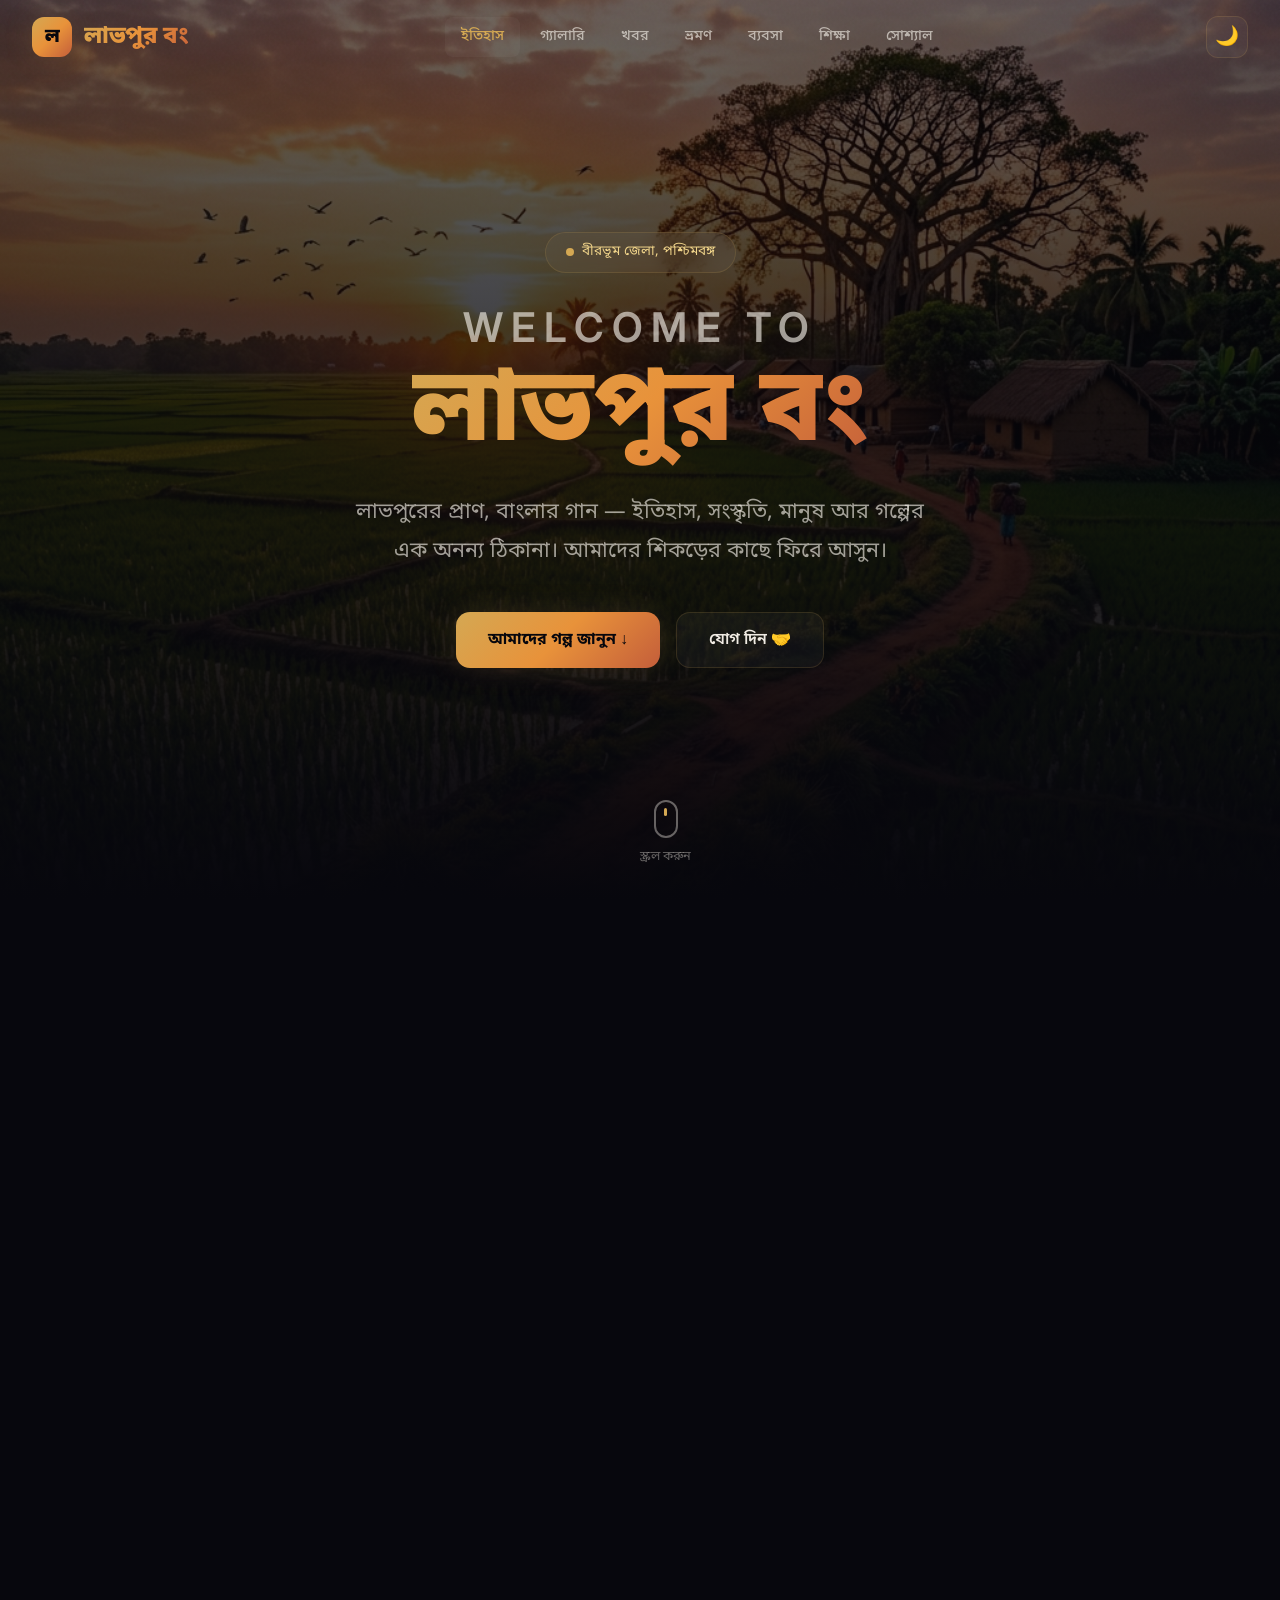
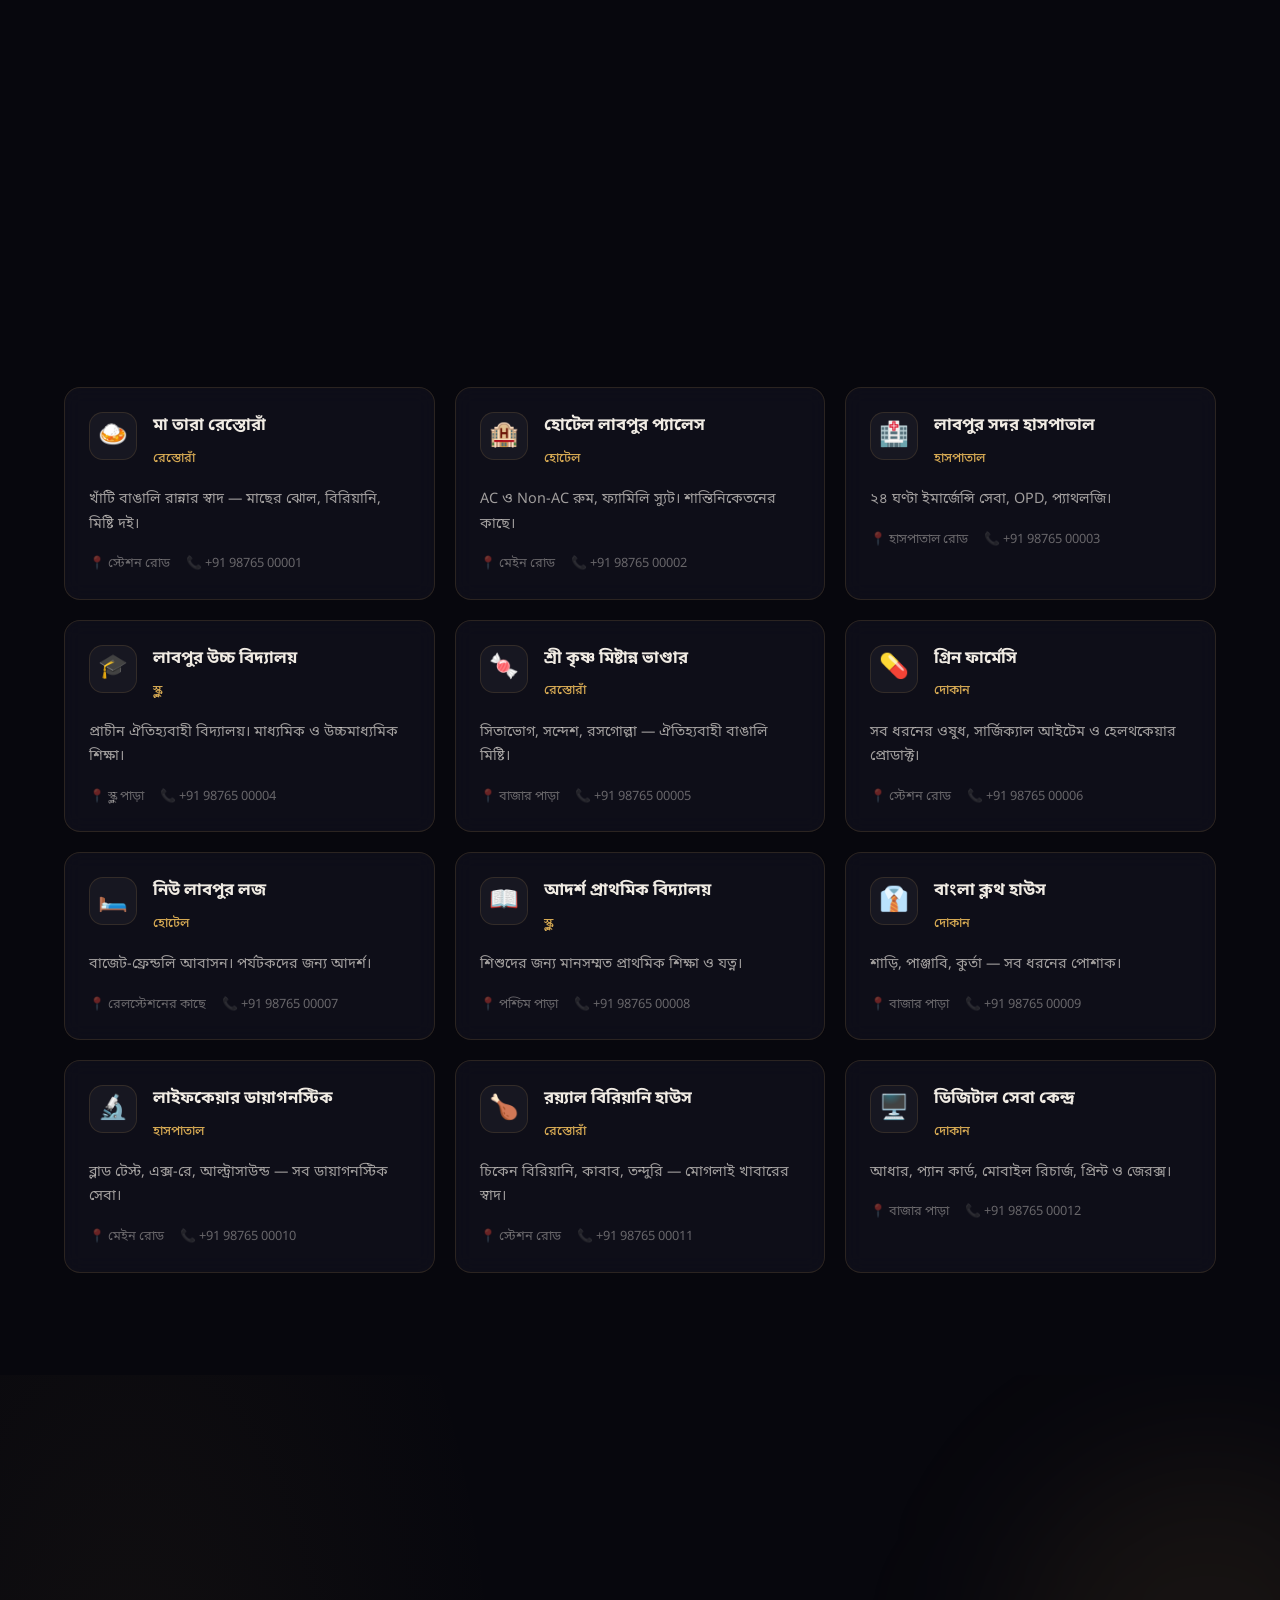
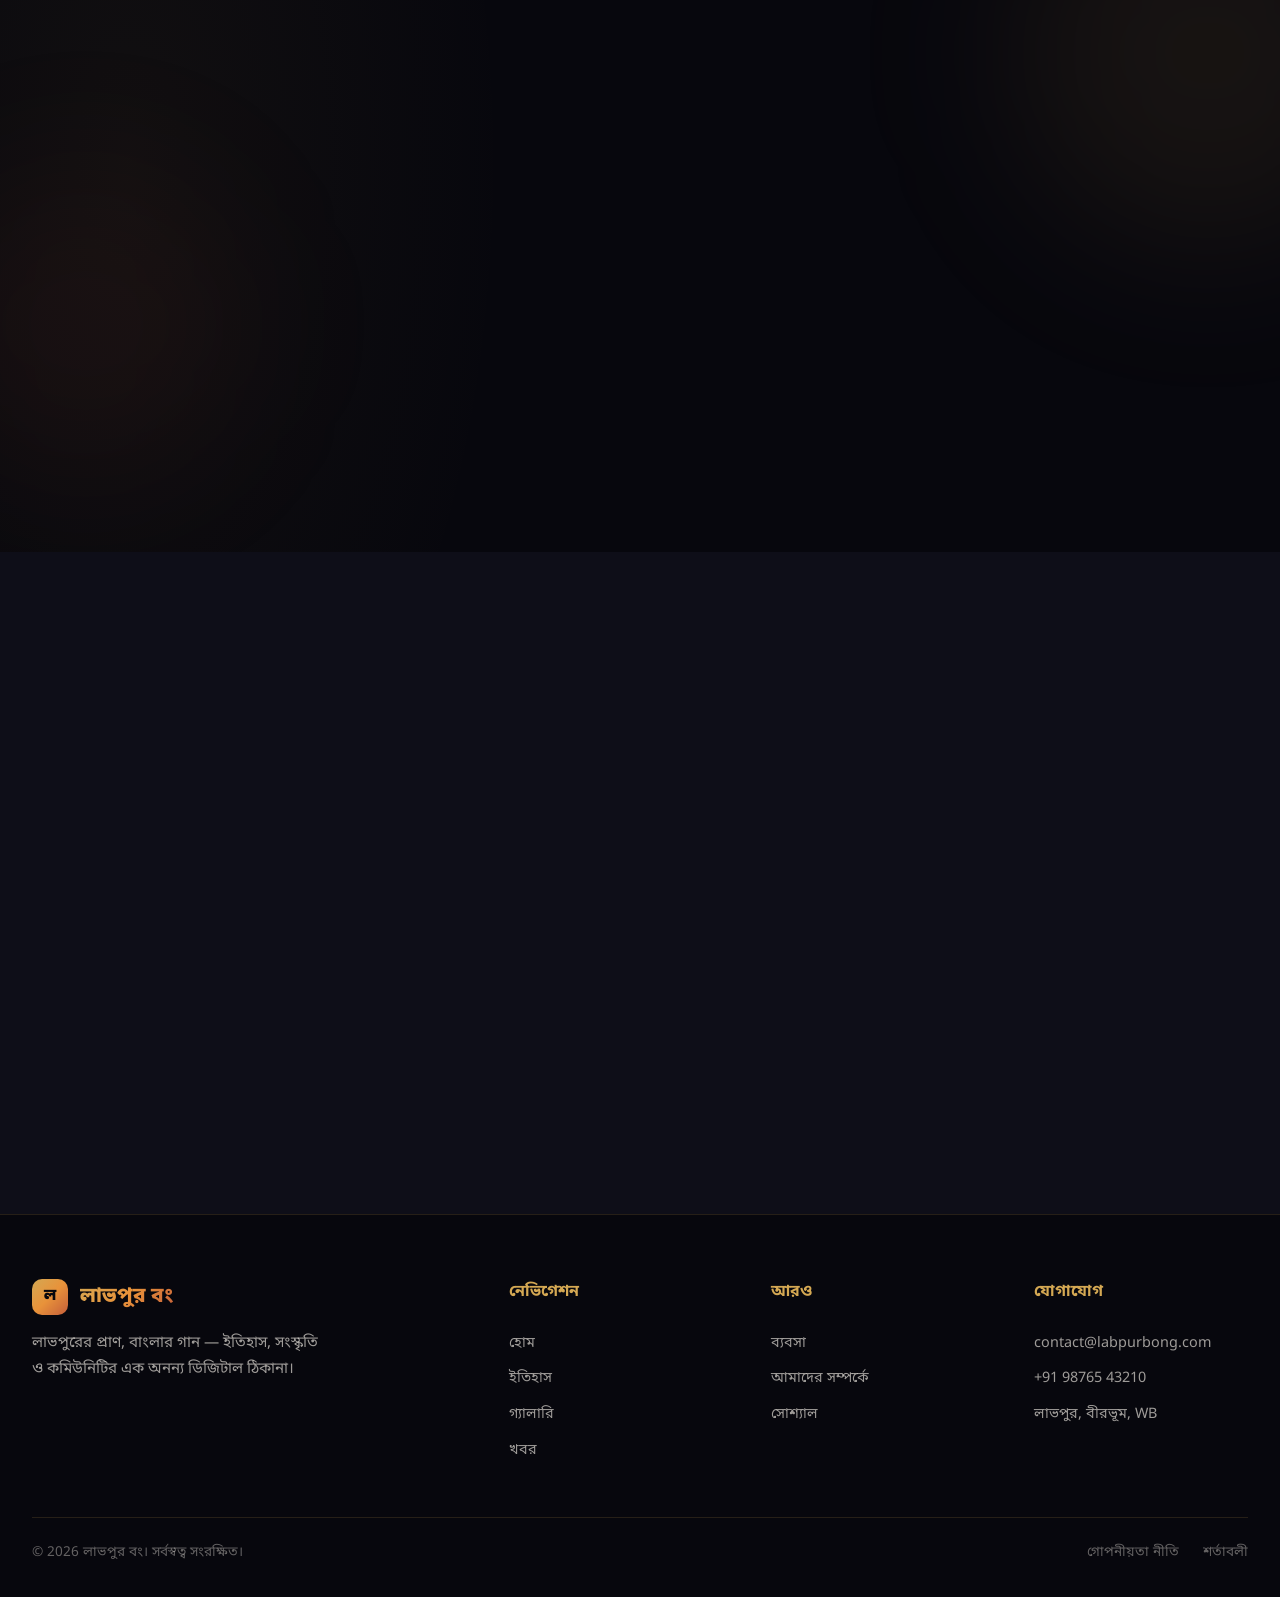
==== commit 5ed077e8: "feat: add Tourism, Education/Health sections, enrich history, update social links, more businesses" ====
--- a/index.html
+++ b/index.html
@@ -24,8 +24,9 @@
       <a href="#about" class="active">ইতিহাস</a>
       <a href="#gallery">গ্যালারি</a>
       <a href="#news">খবর</a>
+      <a href="#tourism">ভ্রমণ</a>
       <a href="#directory">ব্যবসা</a>
-      <a href="#brand">আমরা</a>
+      <a href="#education">শিক্ষা</a>
       <a href="#social">সোশ্যাল</a>
     </div>
     <div class="nav-actions">
@@ -92,25 +93,28 @@
     <div class="container">
       <div class="section-header reveal">
         <div class="section-tag">ইতিহাস ও সংস্কৃতি</div>
-        <h2 class="section-title">লাভপুরের <span class="gradient-text">গৌরবময়</span> অতীত</h2>
-        <p class="section-desc">বীরভূম জেলার হৃদয়ে অবস্থিত লাভপুর — এক ঐতিহাসিক ও সাংস্কৃতিক ঐতিহ্যের সমৃদ্ধ জনপদ।</p>
+        <h2 class="section-title">লাবপুরের <span class="gradient-text">গৌরবময়</span> অতীত</h2>
+        <p class="section-desc">বীরভূম জেলার হৃদয়ে অবস্থিত লাবপুর — লাল মাটি, সবুজ ধানক্ষেত আর সমৃদ্ধ ঐতিহ্যের জনপদ।</p>
       </div>
       <div class="about-grid">
         <div class="about-image reveal-left">
-          <img src="assets/temple.png" alt="লাভপুরের ঐতিহাসিক মন্দির">
+          <img src="assets/temple.png" alt="লাবপুরের ঐতিহাসিক মন্দির">
         </div>
         <div class="about-text reveal-right">
           <h3>শত বছরের ঐতিহ্য, হাজারো স্মৃতির সাক্ষী</h3>
           <p>
-            লাভপুর পশ্চিমবঙ্গের বীরভূম জেলার একটি ঐতিহাসিক জনপদ। এখানকার মাটিতে মিশে আছে বাউল সংগীতের সুর, টেরাকোটা শিল্পের ছোঁয়া, এবং লোকসংস্কৃতির গভীর শিকড়।
-          </p>
-          <p>
-            রবীন্দ্রনাথ ঠাকুরের শান্তিনিকেতনের কাছাকাছি এই অঞ্চল শিক্ষা, সংস্কৃতি ও ঐতিহ্যের এক অনন্য মিলনক্ষেত্র। প্রাচীন মন্দির, ঐতিহাসিক স্থাপত্য এবং সবুজ ধানক্ষেত — সবকিছু মিলিয়ে লাভপুর এক স্বপ্নের জনপদ।
+            লাবপুর পশ্চিমবঙ্গের বীরভূম জেলার একটি প্রাচীন ও ঐতিহাসিক জনপদ। বীরভূমের লাল মাটিতে মিশে আছে বাউল সংগীতের সুর, টেরাকোটা শিল্পের ছোঁয়া, এবং বাংলার লোকসংস্কৃতির গভীর শিকড়। লাবপুর থানা ও ব্লক সদর হিসেবে এই অঞ্চলের প্রশাসনিক কেন্দ্রবিন্দু।
+          </p>
+          <p>
+            রবীন্দ্রনাথ ঠাকুরের শান্তিনিকেতন ও বিশ্বভারতী বিশ্ববিদ্যালয়ের অত্যন্ত কাছে লাবপুরের অবস্থান। এই অঞ্চল শিক্ষা, সংস্কৃতি ও ঐতিহ্যের এক অনন্য মিলনক্ষেত্র। প্রাচীন টেরাকোটা মন্দির, ঐতিহাসিক নীলকুঠি, রাজবাড়ি, শিব মন্দির এবং সবুজ ধানক্ষেত — সবকিছু মিলিয়ে লাবপুর এক স্বপ্নের জনপদ।
+          </p>
+          <p>
+            জয়দেবের কেন্দুলি মেলা, পৌষ মেলা, বাউল উৎসব — এসব বীরভূমের সংস্কৃতির অংশ যা লাবপুরের মানুষের জীবনের সাথে ওতপ্রোতভাবে জড়িত। অজয় নদীর তীরে গড়ে ওঠা এই জনপদ কৃষি, হস্তশিল্প ও সাংস্কৃতিক ঐতিহ্যে সমৃদ্ধ।
           </p>
           <div class="about-features stagger-children">
             <div class="about-feature">
               <span class="icon">🎭</span>
-              <span class="label">বাউল সংগীত</span>
+              <span class="label">বাউল সংগীত ও কীর্তন</span>
             </div>
             <div class="about-feature">
               <span class="icon">🏛️</span>
@@ -118,11 +122,19 @@
             </div>
             <div class="about-feature">
               <span class="icon">🌾</span>
-              <span class="label">কৃষি ঐতিহ্য</span>
+              <span class="label">কৃষি ও হস্তশিল্প</span>
             </div>
             <div class="about-feature">
               <span class="icon">📚</span>
-              <span class="label">শিক্ষা ও সংস্কৃতি</span>
+              <span class="label">শান্তিনিকেতনের প্রতিবেশী</span>
+            </div>
+            <div class="about-feature">
+              <span class="icon">🎪</span>
+              <span class="label">কেন্দুলি মেলা</span>
+            </div>
+            <div class="about-feature">
+              <span class="icon">🏞️</span>
+              <span class="label">অজয় নদী তীরবর্তী</span>
             </div>
           </div>
         </div>
@@ -218,27 +230,131 @@
               <span class="news-date">May 10, 2026</span>
             </div>
             <h3>প্রাচীন মন্দির সংস্কারে ASI-র বিশেষ উদ্যোগ</h3>
-            <p>লাভপুরের ঐতিহাসিক টেরাকোটা মন্দির সংস্কারের জন্য আর্কিওলজিক্যাল সার্ভে অফ ইন্ডিয়া বিশেষ প্রকল্প গ্রহণ করেছে।</p>
-            <a href="#" class="news-read-more">বিস্তারিত পড়ুন →</a>
-          </div>
-        </article>
-      </div>
-    </div>
-  </section>
-
-  <!-- ===== DIRECTORY ===== -->
-  <section class="directory" id="directory">
-    <div class="container">
-      <div class="section-header reveal">
-        <div class="section-tag">ব্যবসা ও সেবা</div>
-        <h2 class="section-title">স্থানীয় <span class="gradient-text">ডিরেক্টরি</span></h2>
-        <p class="section-desc">লাভপুরের দোকান, হোটেল, হাসপাতাল, স্কুল এবং বিভিন্ন সেবা — সব এক জায়গায়।</p>
-      </div>
-      <div class="directory-controls reveal">
-        <div class="search-box">
-          <span class="search-icon">🔍</span>
-          <input type="text" id="directorySearch" placeholder="খুঁজুন... (নাম, ক্যাটাগরি)">
-        </div>
+            <p>লাভপুরে  <!-- ===== TOURISM ===== -->
+  <section class="about" id="tourism" style="background: var(--bg-secondary);">
+    <div class="container">
+      <div class="section-header reveal">
+        <div class="section-tag">ভ্রমণ ও পর্যটন</div>
+        <h2 class="section-title">লাবপুরে <span class="gradient-text">ঘুরে আসুন</span></h2>
+        <p class="section-desc">শান্তিনিকেতনের পাশে লাবপুর ও আশপাশের দর্শনীয় স্থান — প্রকৃতি, ইতিহাস ও আধ্যাত্মিকতার মিলনস্থল।</p>
+      </div>
+      <div class="about-grid">
+        <div class="about-text reveal-left">
+          <h3>দর্শনীয় স্থান ও আকর্ষণ</h3>
+          <p>
+            🏛️ <strong>টেরাকোটা মন্দির সমূহ</strong> — লাবপুর ও আশপাশে বিষ্ণুপুর ধাঁচের অসংখ্য প্রাচীন টেরাকোটা মন্দির রয়েছে যেখানে রামায়ণ, মহাভারত ও কৃষ্ণলীলার দৃশ্য খোদাই করা আছে।
+          </p>
+          <p>
+            🎵 <strong>কেন্দুলি বাউল মেলা</strong> — প্রতি বছর পৌষ সংক্রান্তিতে জয়দেবের জন্মস্থান কেন্দুলিতে বিশ্বের বৃহত্তম বাউল মেলা বসে। লাবপুর থেকে মাত্র কয়েক কিলোমিটার দূরে।
+          </p>
+          <p>
+            🏫 <strong>শান্তিনিকেতন ও বিশ্বভারতী</strong> — রবীন্দ্রনাথ ঠাকুরের তৈরি শান্তিনিকেতন মাত্র ১৫-২০ কিমি দূরে। পৌষ মেলা, বসন্ত উৎসব এখানকার প্রধান আকর্ষণ।
+          </p>
+          <p>
+            🌿 <strong>অজয় নদী ও প্রাকৃতিক সৌন্দর্য</strong> — অজয় নদীর তীরে হাঁটতে হাঁটতে গ্রামবাংলার অপরূপ সৌন্দর্য উপভোগ করুন। শীতকাল ভ্রমণের সেরা সময়।
+          </p>
+          <div class="about-features stagger-children">
+            <div class="about-feature">
+              <span class="icon">🚂</span>
+              <span class="label">লাবপুর রেলস্টেশন</span>
+            </div>
+            <div class="about-feature">
+              <span class="icon">🛕</span>
+              <span class="label">ফুল্লরা দেবী মন্দির</span>
+            </div>
+            <div class="about-feature">
+              <span class="icon">🎨</span>
+              <span class="label">কলামন্দির</span>
+            </div>
+            <div class="about-feature">
+              <span class="icon">🌳</span>
+              <span class="label">সোনাঝুরির হাট</span>
+            </div>
+          </div>
+        </div>
+        <div class="about-image reveal-right">
+          <img src="assets/village.png" alt="লাবপুরের প্রাকৃতিক সৌন্দর্য">
+        </div>
+      </div>
+    </div>
+  </section>
+
+  <!-- ===== EDUCATION & HEALTH ===== -->
+  <section class="about" id="education">
+    <div class="container">
+      <div class="section-header reveal">
+        <div class="section-tag">শিক্ষা ও স্বাস্থ্য</div>
+        <h2 class="section-title">লাবপুরের <span class="gradient-text">শিক্ষা ও স্বাস্থ্য</span> ব্যবস্থা</h2>
+        <p class="section-desc">লাবপুরে শিক্ষা ও স্বাস্থ্যসেবার একটি শক্তিশালী নেটওয়ার্ক রয়েছে।</p>
+      </div>
+      <div class="about-grid">
+        <div class="about-image reveal-left">
+          <img src="assets/temple.png" alt="লাবপুরের শিক্ষা প্রতিষ্ঠান">
+        </div>
+        <div class="about-text reveal-right">
+          <h3>📚 শিক্ষা প্রতিষ্ঠান</h3>
+          <p>
+            লাবপুরে বহু ঐতিহ্যবাহী স্কুল ও কলেজ রয়েছে। <strong>লাবপুর উচ্চ বিদ্যালয়</strong> (প্রতিষ্ঠিত ১৯২০ দশকে), <strong>লাবপুর বালিকা বিদ্যালয়</strong>, <strong>লাবপুর রাজা রামমোহন রায় মহাবিদ্যালয়</strong> এবং আরও অনেক প্রাথমিক ও মাধ্যমিক বিদ্যালয় এই অঞ্চলের শিক্ষার মান উন্নত করে চলেছে।
+          </p>
+          <h3 style="margin-top:1.5rem;">🏥 স্বাস্থ্যসেবা</h3>
+          <p>
+            <strong>লাবপুর গ্রামীণ হাসপাতাল</strong> এলাকার প্রধান স্বাস্থ্যকেন্দ্র। এছাড়া বেশ কয়েকটি প্রাইভেট ক্লিনিক, ডায়াগনস্টিক সেন্টার ও ফার্মেসি রয়েছে। জরুরি ক্ষেত্রে বোলপুর সুপার স্পেশালিটি হাসপাতাল ও সিউড়ি সদর হাসপাতালে রোগী স্থানান্তর করা হয়।
+          </p>
+          <div class="about-features stagger-children">
+            <div class="about-feature">
+              <span class="icon">🎓</span>
+              <span class="label">কলেজ ও বিশ্ববিদ্যালয়</span>
+            </div>
+            <div class="about-feature">
+              <span class="icon">🏫</span>
+              <span class="label">১০০+ স্কুল</span>
+            </div>
+            <div class="about-feature">
+              <span class="icon">🏥</span>
+              <span class="label">গ্রামীণ হাসপাতাল</span>
+            </div>
+            <div class="about-feature">
+              <span class="icon">💊</span>
+              <span class="label">ফার্মেসি ও ক্লিনিক</span>
+            </div>
+          </div>
+        </div>
+      </div>
+    </div>
+  </section>
+
+  <!-- ===== SOCIAL ===== -->
+  <section class="social" id="social">
+    <div class="container">
+      <div class="section-header reveal">
+        <div class="section-tag">সোশ্যাল মিডিয়া</div>
+        <h2 class="section-title">আমাদের সাথে <span class="gradient-text">যুক্ত থাকুন</span></h2>
+        <p class="section-desc">সোশ্যাল মিডিয়ায় লাবপুর বং-কে ফলো করুন — নতুন খবর, ভিডিও ও আপডেট সবার আগে পান।</p>
+      </div>
+      <div class="social-grid stagger-children">
+        <a href="https://youtube.com/@labpurbong" target="_blank" class="social-card youtube">
+          <span class="social-icon">▶️</span>
+          <h4>YouTube</h4>
+          <p>@labpurbong</p>
+        </a>
+        <a href="https://facebook.com/labpurbong" target="_blank" class="social-card facebook">
+          <span class="social-icon">📘</span>
+          <h4>Facebook</h4>
+          <p>/labpurbong</p>
+        </a>
+        <a href="https://instagram.com/labpurbong" target="_blank" class="social-card instagram">
+          <span class="social-icon">📸</span>
+          <h4>Instagram</h4>
+          <p>@labpurbong</p>
+        </a>
+        <a href="https://x.com/labpurbong" target="_blank" class="social-card twitter">
+          <span class="social-icon">🐦</span>
+          <h4>Twitter / X</h4>
+          <p>@labpurbong</p>
+        </a>
+      </div>
+    </div>
+  </section>       </div>
         <div class="filter-tags" id="filterTags">
           <button class="filter-tag active" data-filter="all">সব</button>
           <button class="filter-tag" data-filter="restaurant">রেস্তোরাঁ</button>
@@ -382,6 +498,9 @@
   <!-- ===== BACK TO TOP ===== -->
   <button class="back-to-top" id="backToTop" aria-label="Back to top">↑</button>
 
+  <script src="https://www.gstatic.com/firebasejs/10.12.0/firebase-app-compat.js"></script>
+  <script src="https://www.gstatic.com/firebasejs/10.12.0/firebase-firestore-compat.js"></script>
+  <script src="firebase-config.js"></script>
   <script src="script.js"></script>
 </body>
 </html>
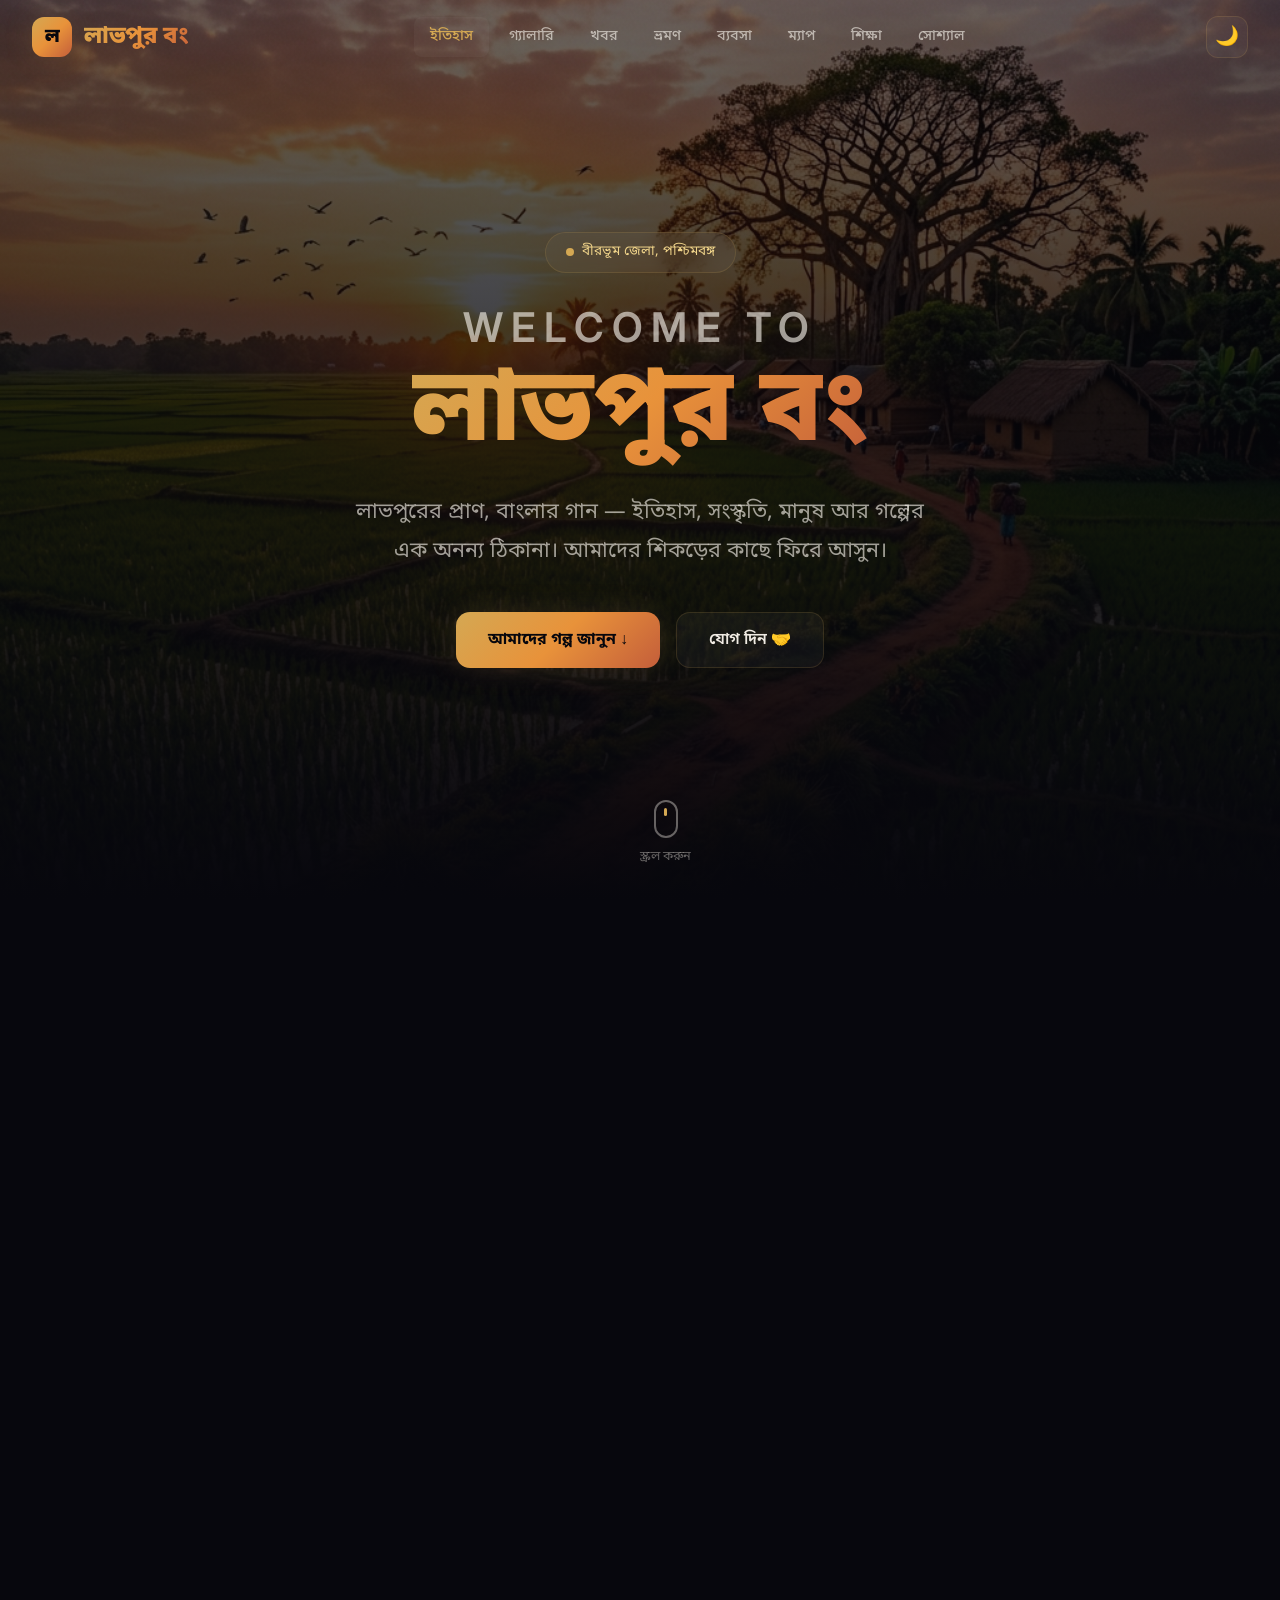
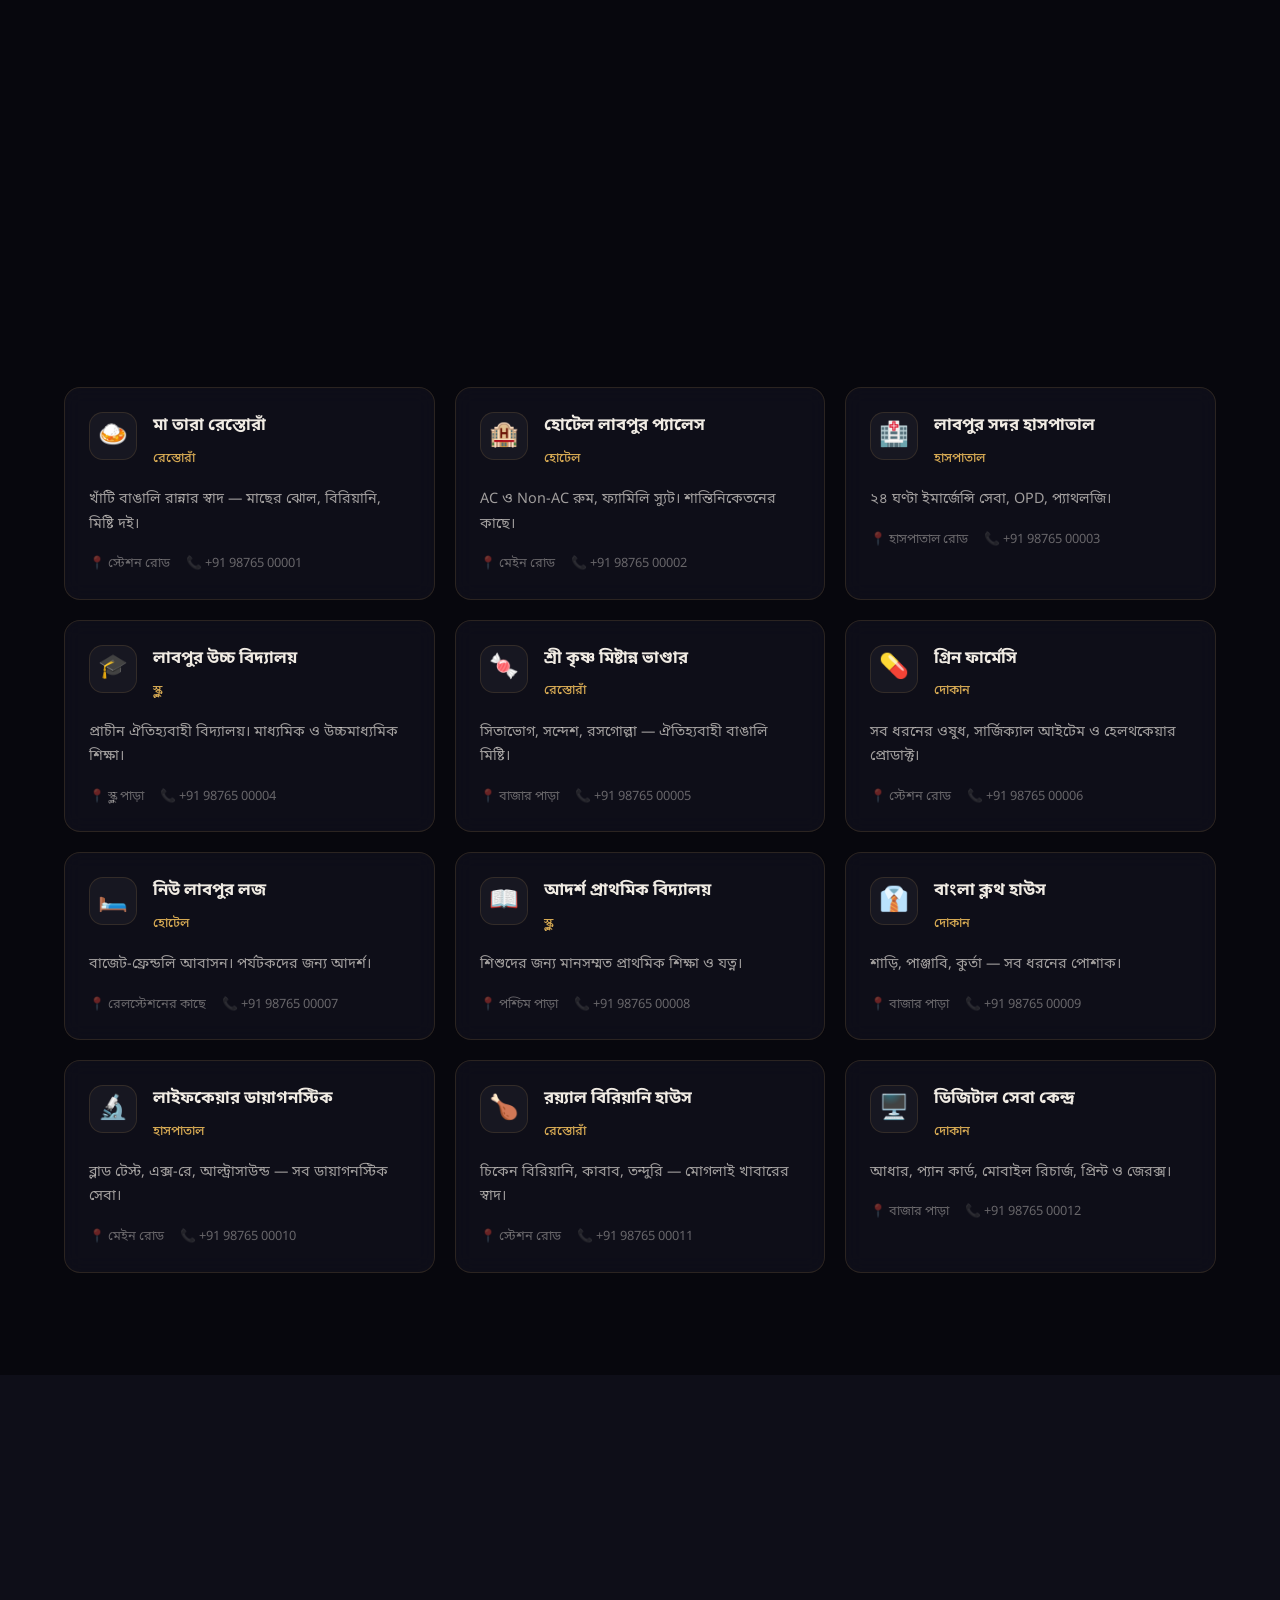
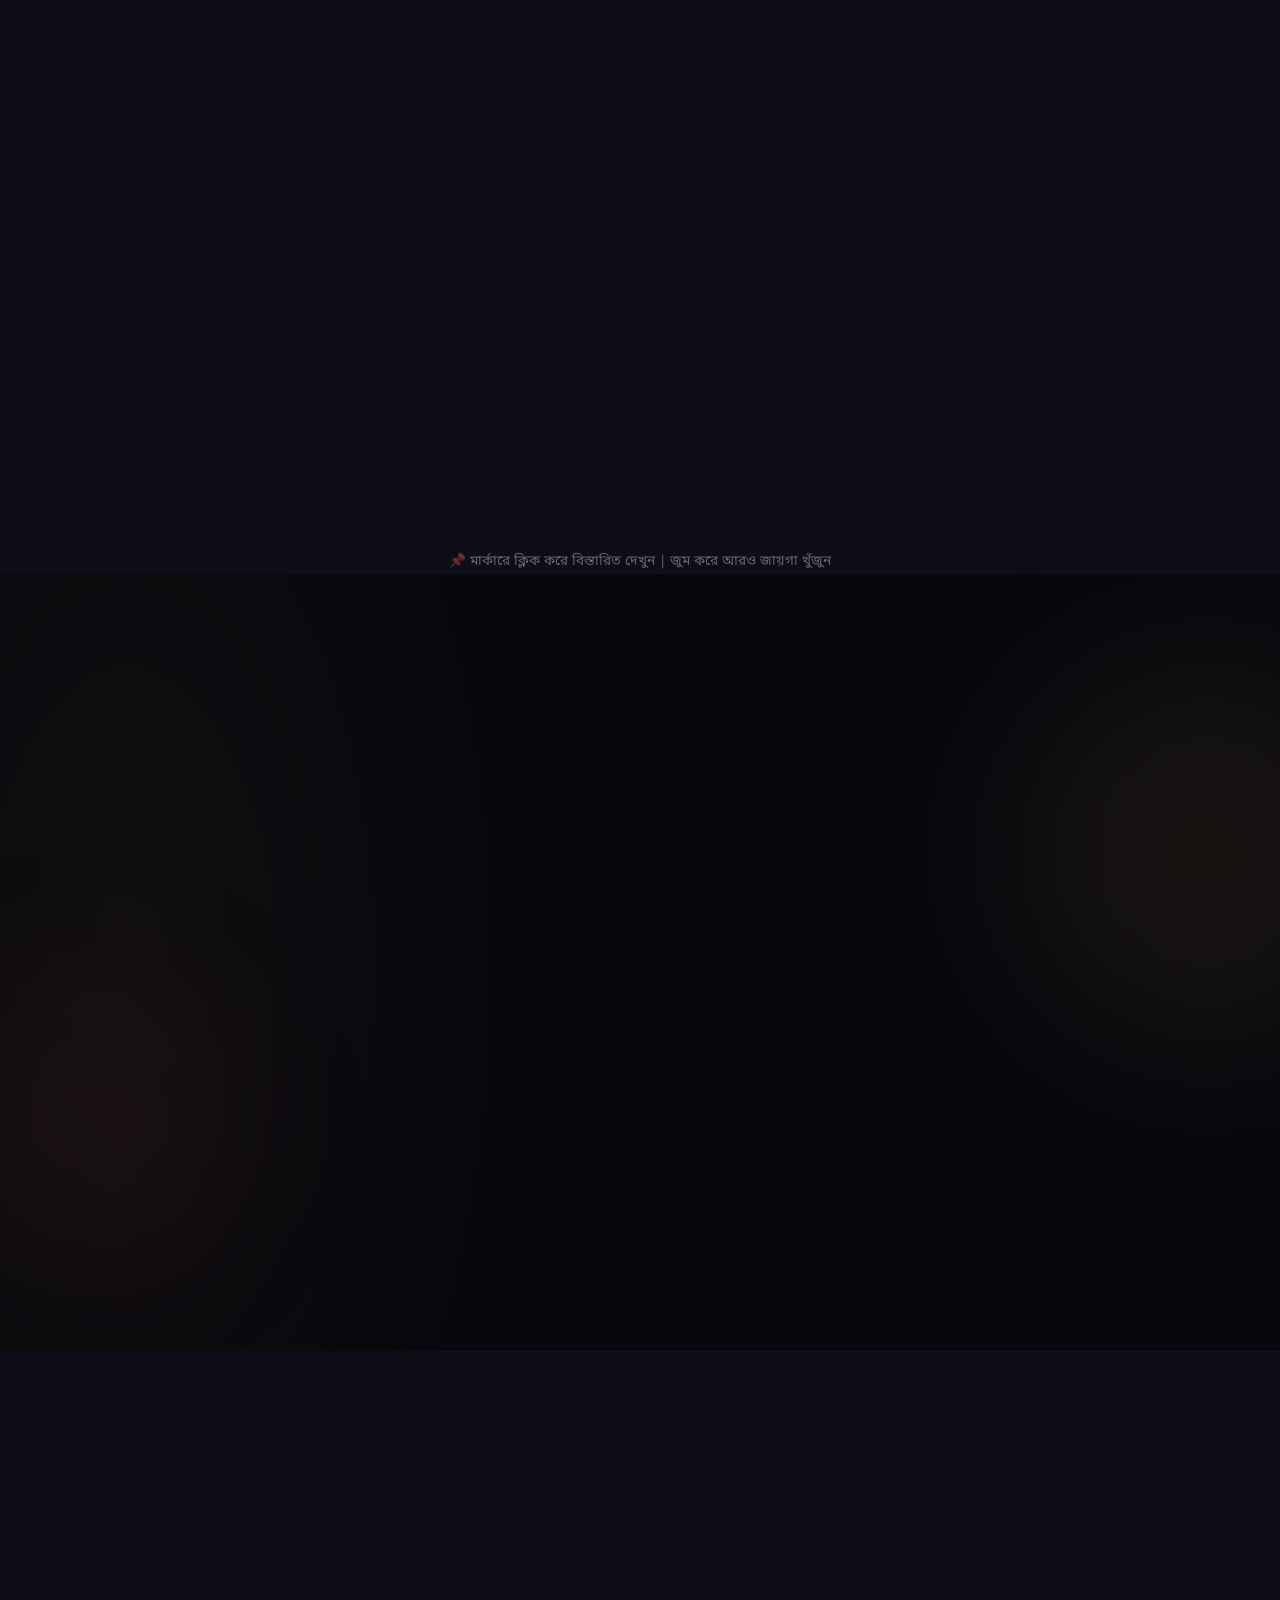
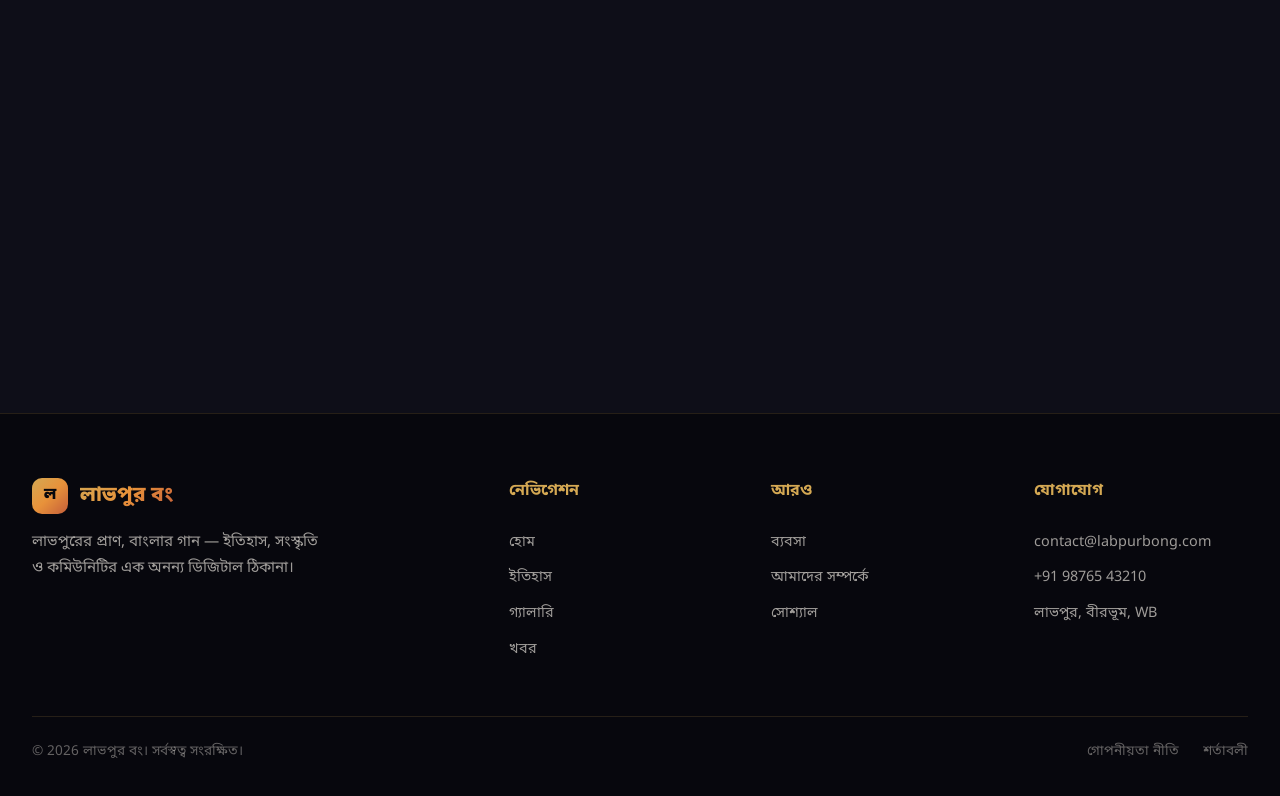
==== commit 5a9bf54c: "feat: add interactive Leaflet.js map with 50+ Labpur locations, category filters" ====
--- a/index.html
+++ b/index.html
@@ -10,6 +10,7 @@
   <meta property="og:description" content="লাভপুরের প্রাণ, বাংলার গান — ইতিহাস, সংস্কৃতি, খবর ও কমিউনিটি">
   <meta property="og:type" content="website">
   <link rel="stylesheet" href="style.css">
+  <link rel="stylesheet" href="https://unpkg.com/leaflet@1.9.4/dist/leaflet.css">
   <link rel="icon" type="image/svg+xml" href="data:image/svg+xml,<svg xmlns='http://www.w3.org/2000/svg' viewBox='0 0 100 100'><text y='.9em' font-size='90'>🔱</text></svg>">
 </head>
 <body>
@@ -26,6 +27,7 @@
       <a href="#news">খবর</a>
       <a href="#tourism">ভ্রমণ</a>
       <a href="#directory">ব্যবসা</a>
+      <a href="#map-section">ম্যাপ</a>
       <a href="#education">শিক্ষা</a>
       <a href="#social">সোশ্যাল</a>
     </div>
@@ -369,6 +371,32 @@
       </div>
     </div>
   </section>
+  <!-- ===== MAP SECTION ===== -->
+  <section class="map-section" id="map-section" style="background: var(--bg-secondary);">
+    <div class="container">
+      <div class="section-header reveal">
+        <div class="section-tag">ম্যাপ ও অবস্থান</div>
+        <h2 class="section-title">লাবপুরের <span class="gradient-text">সম্পূর্ণ ম্যাপ</span></h2>
+        <p class="section-desc">মন্দির, মসজিদ, হাসপাতাল, স্কুল, দোকান, থানা — সব কিছু একটি ম্যাপে দেখুন।</p>
+      </div>
+      <div class="map-controls reveal">
+        <div class="filter-tags" id="mapFilterTags">
+          <button class="filter-tag active" data-mapfilter="all">🗺️ সব</button>
+          <button class="filter-tag" data-mapfilter="mandir">🛕 মন্দির</button>
+          <button class="filter-tag" data-mapfilter="masjid">🕌 মসজিদ</button>
+          <button class="filter-tag" data-mapfilter="hospital">🏥 হাসপাতাল</button>
+          <button class="filter-tag" data-mapfilter="school">🎓 স্কুল</button>
+          <button class="filter-tag" data-mapfilter="shop">🛍️ দোকান/বাজার</button>
+          <button class="filter-tag" data-mapfilter="thana">🏛️ থানা/সরকারি</button>
+          <button class="filter-tag" data-mapfilter="landmark">📍 দর্শনীয়</button>
+        </div>
+      </div>
+      <div class="map-wrapper reveal">
+        <div id="labpurMap" style="width:100%;height:500px;border-radius:16px;border:1px solid var(--border);z-index:1;"></div>
+      </div>
+      <p style="text-align:center;margin-top:1rem;font-size:0.85rem;color:var(--text-muted);">📌 মার্কারে ক্লিক করে বিস্তারিত দেখুন | জুম করে আরও জায়গা খুঁজুন</p>
+    </div>
+  </section>
 
   <!-- ===== BRAND ===== -->
   <section class="brand" id="brand">
@@ -498,9 +526,11 @@
   <!-- ===== BACK TO TOP ===== -->
   <button class="back-to-top" id="backToTop" aria-label="Back to top">↑</button>
 
+  <script src="https://unpkg.com/leaflet@1.9.4/dist/leaflet.js"></script>
   <script src="https://www.gstatic.com/firebasejs/10.12.0/firebase-app-compat.js"></script>
   <script src="https://www.gstatic.com/firebasejs/10.12.0/firebase-firestore-compat.js"></script>
   <script src="firebase-config.js"></script>
+  <script src="map-init.js"></script>
   <script src="script.js"></script>
 </body>
 </html>
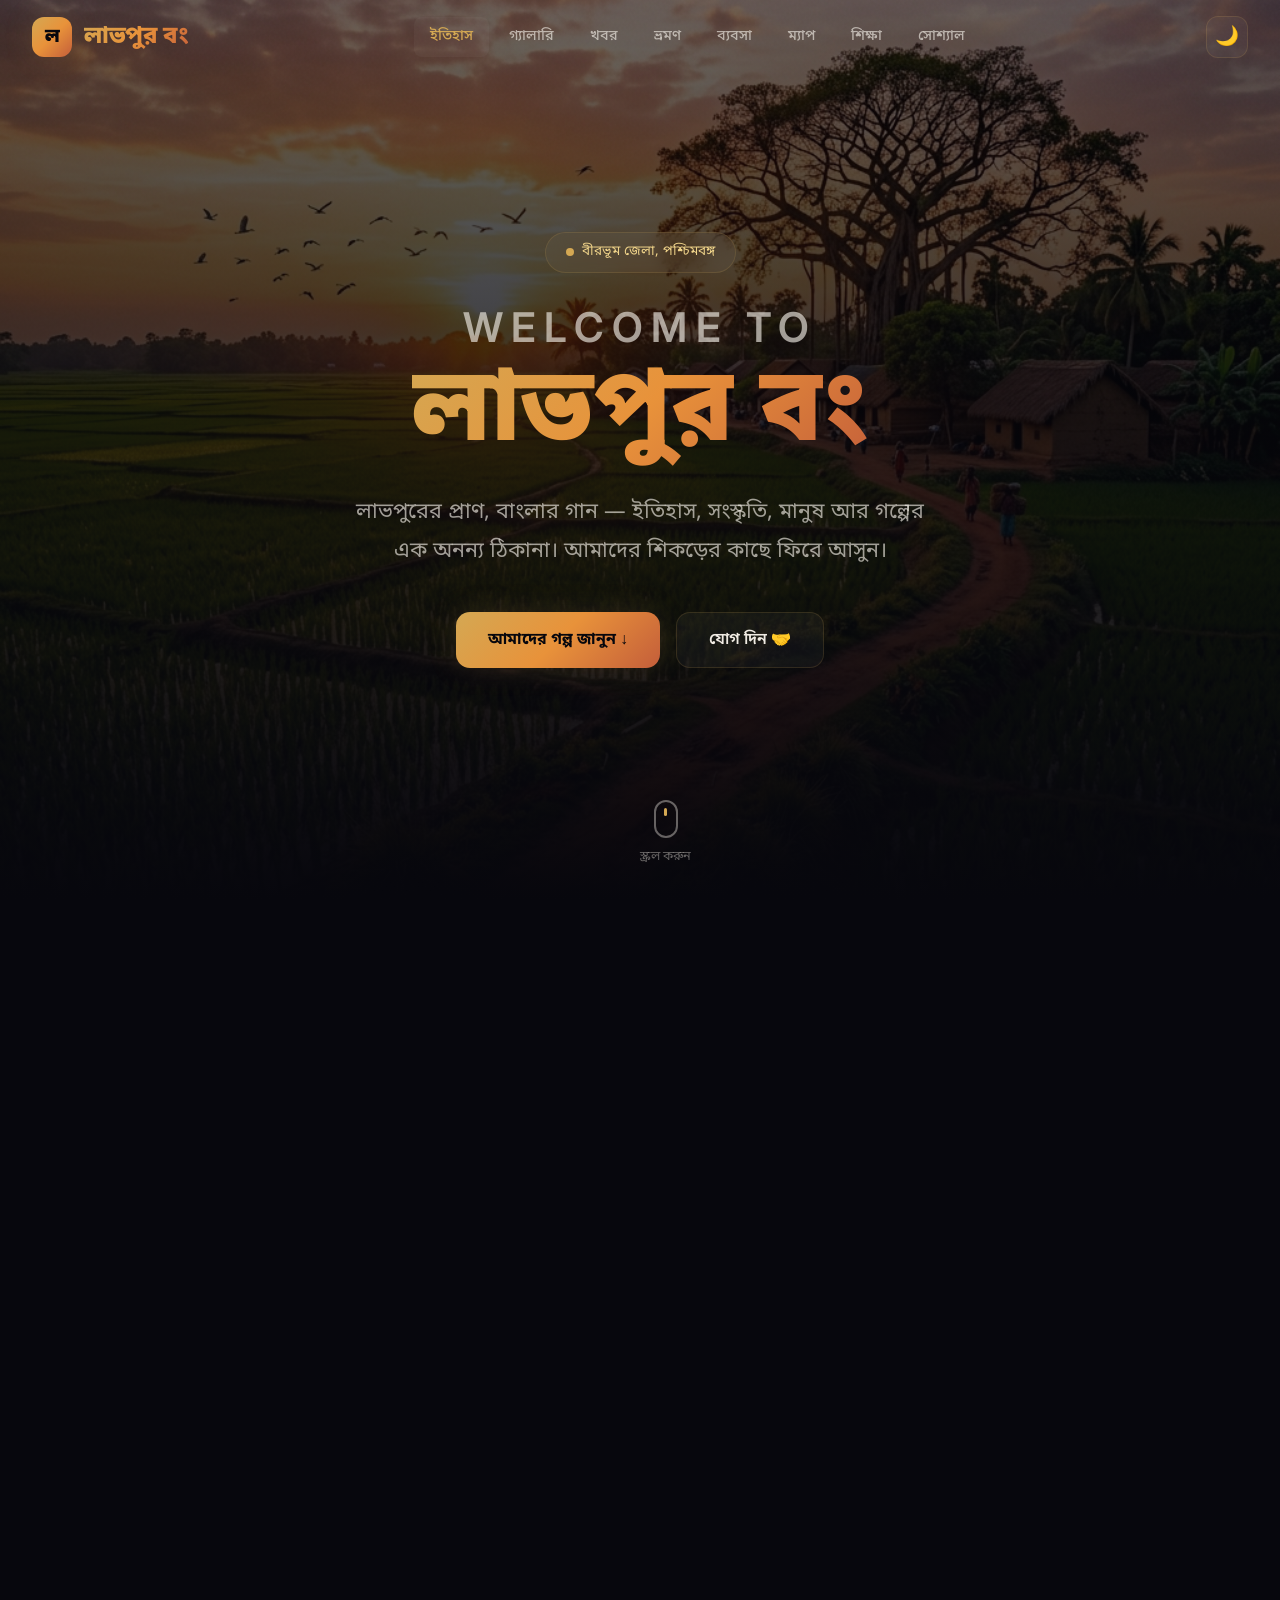
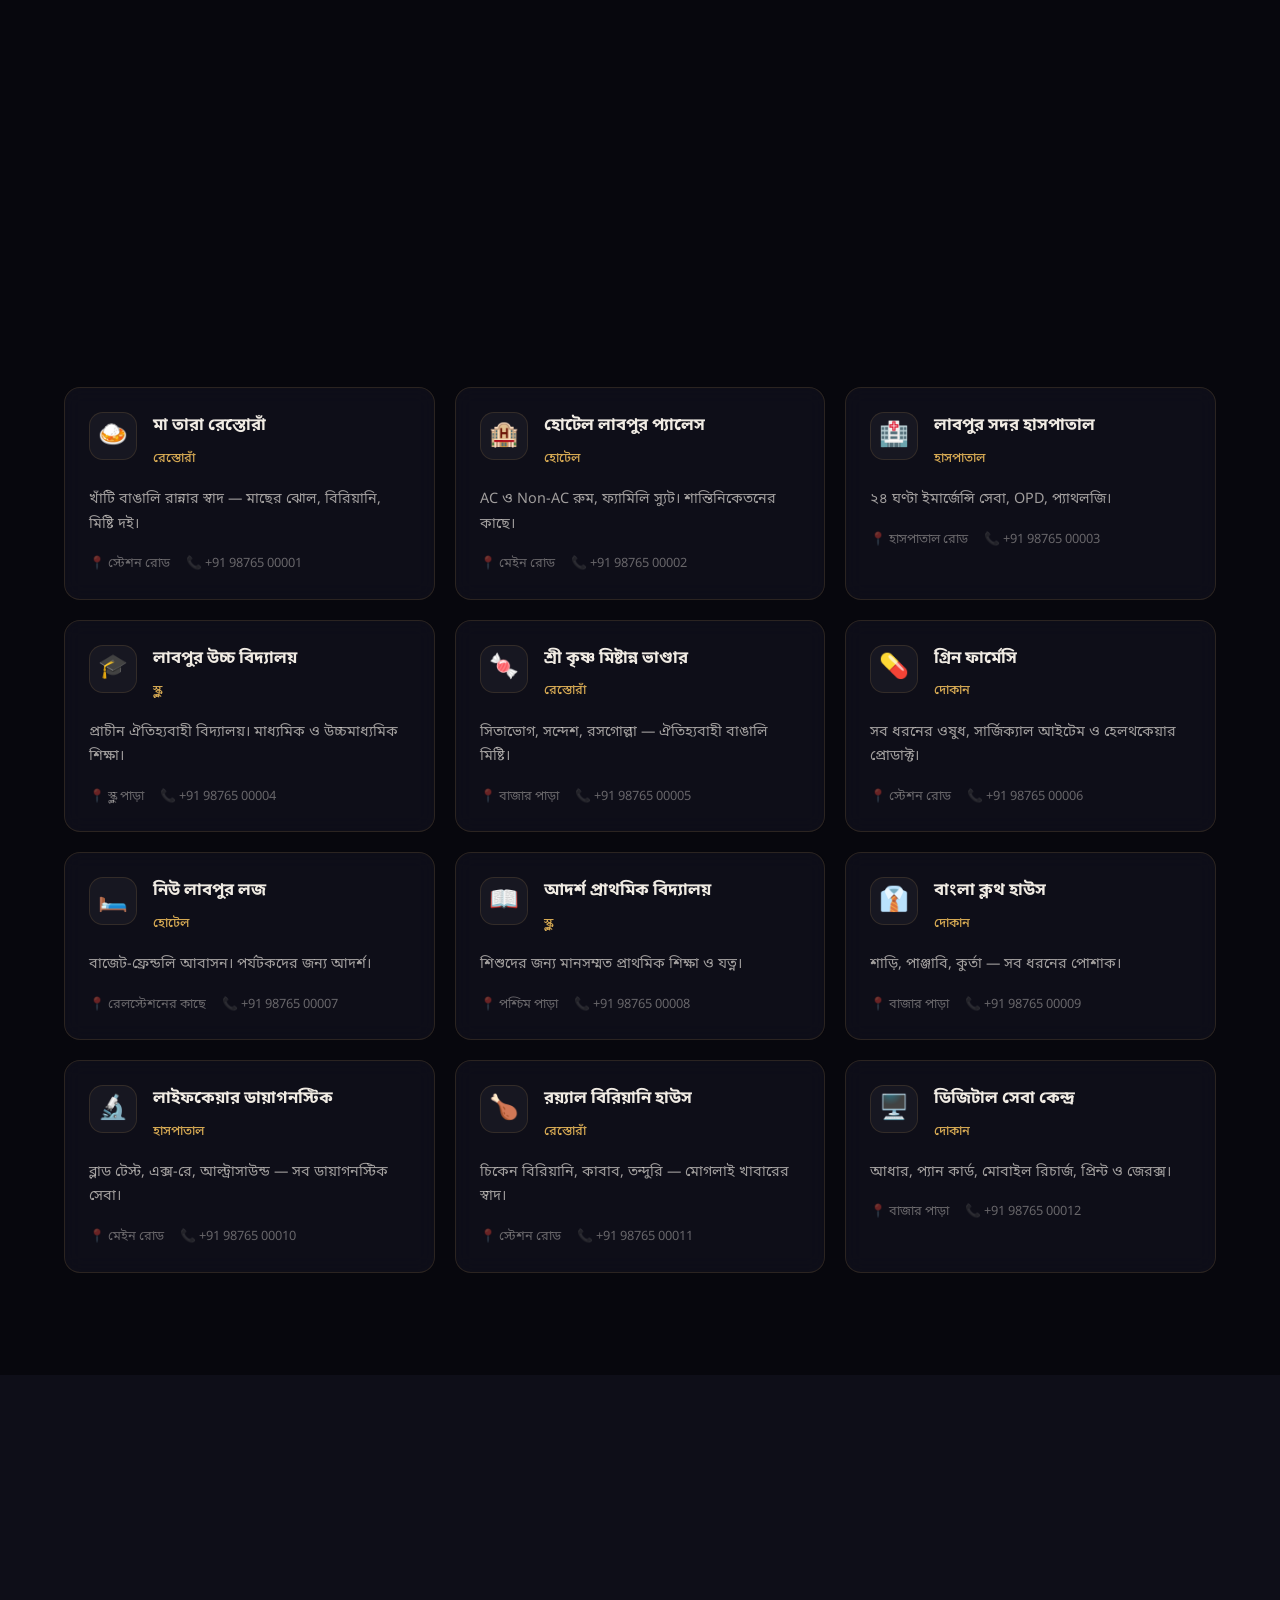
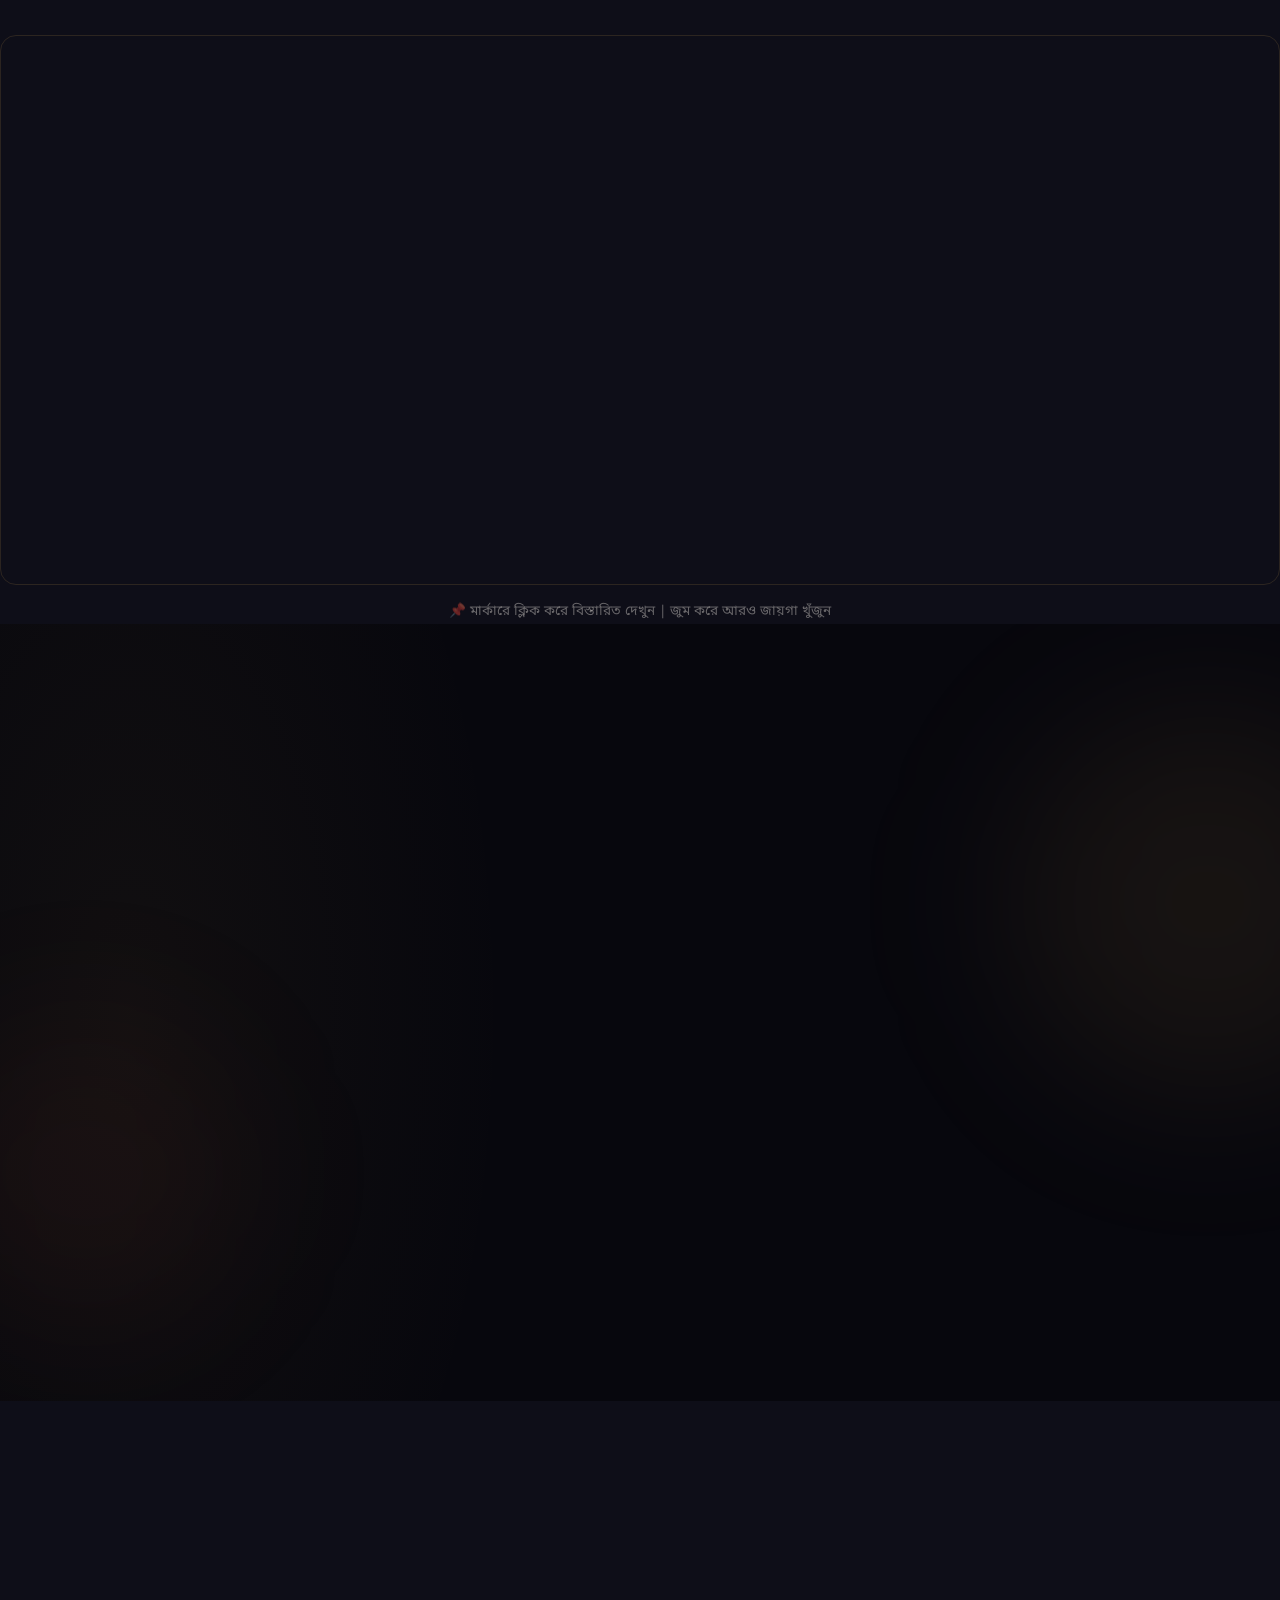
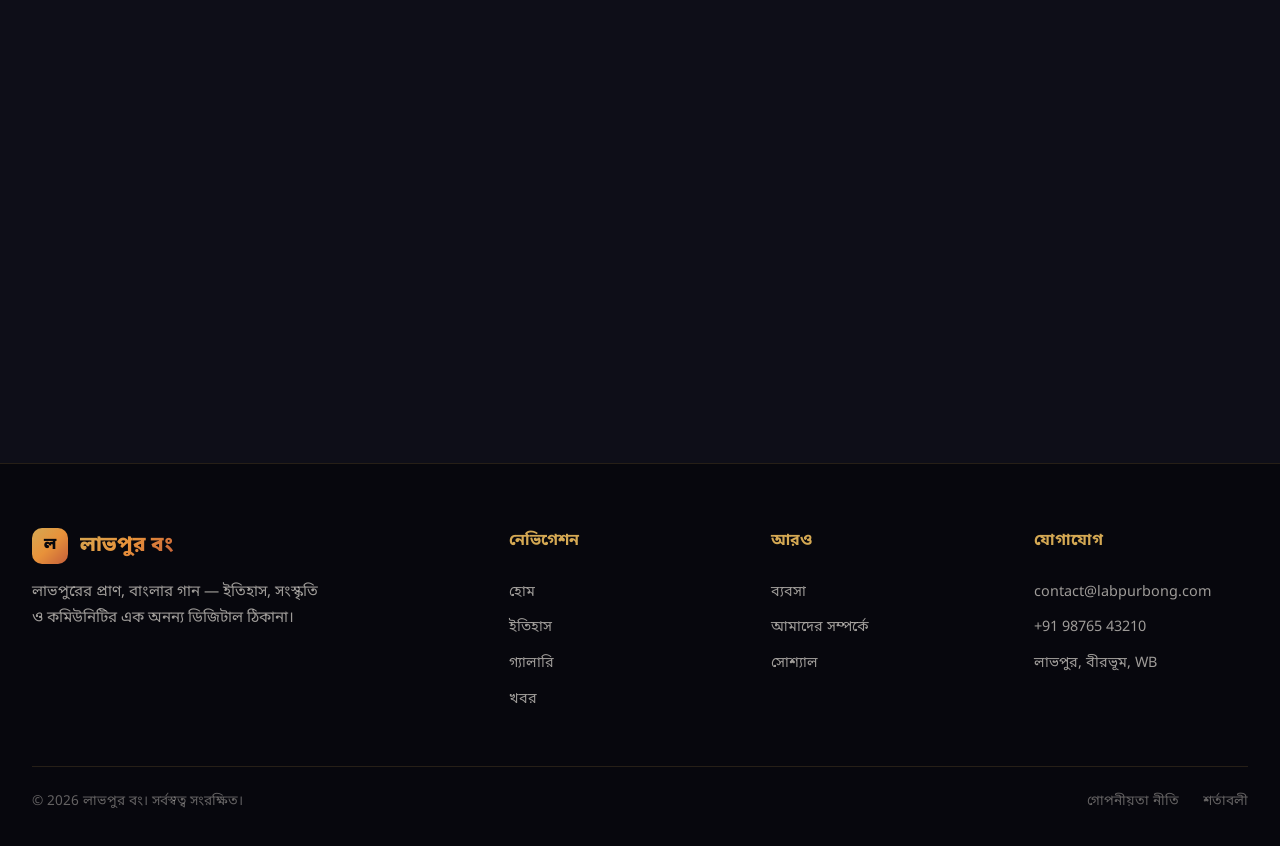
==== commit d5e50942: "fix: remove reveal class from map wrapper to fix rendering" ====
--- a/index.html
+++ b/index.html
@@ -391,8 +391,8 @@
           <button class="filter-tag" data-mapfilter="landmark">📍 দর্শনীয়</button>
         </div>
       </div>
-      <div class="map-wrapper reveal">
-        <div id="labpurMap" style="width:100%;height:500px;border-radius:16px;border:1px solid var(--border);z-index:1;"></div>
+      <div class="map-wrapper">
+        <div id="labpurMap" style="width:100%;height:550px;border-radius:16px;border:1px solid var(--border);z-index:1;position:relative;"></div>
       </div>
       <p style="text-align:center;margin-top:1rem;font-size:0.85rem;color:var(--text-muted);">📌 মার্কারে ক্লিক করে বিস্তারিত দেখুন | জুম করে আরও জায়গা খুঁজুন</p>
     </div>
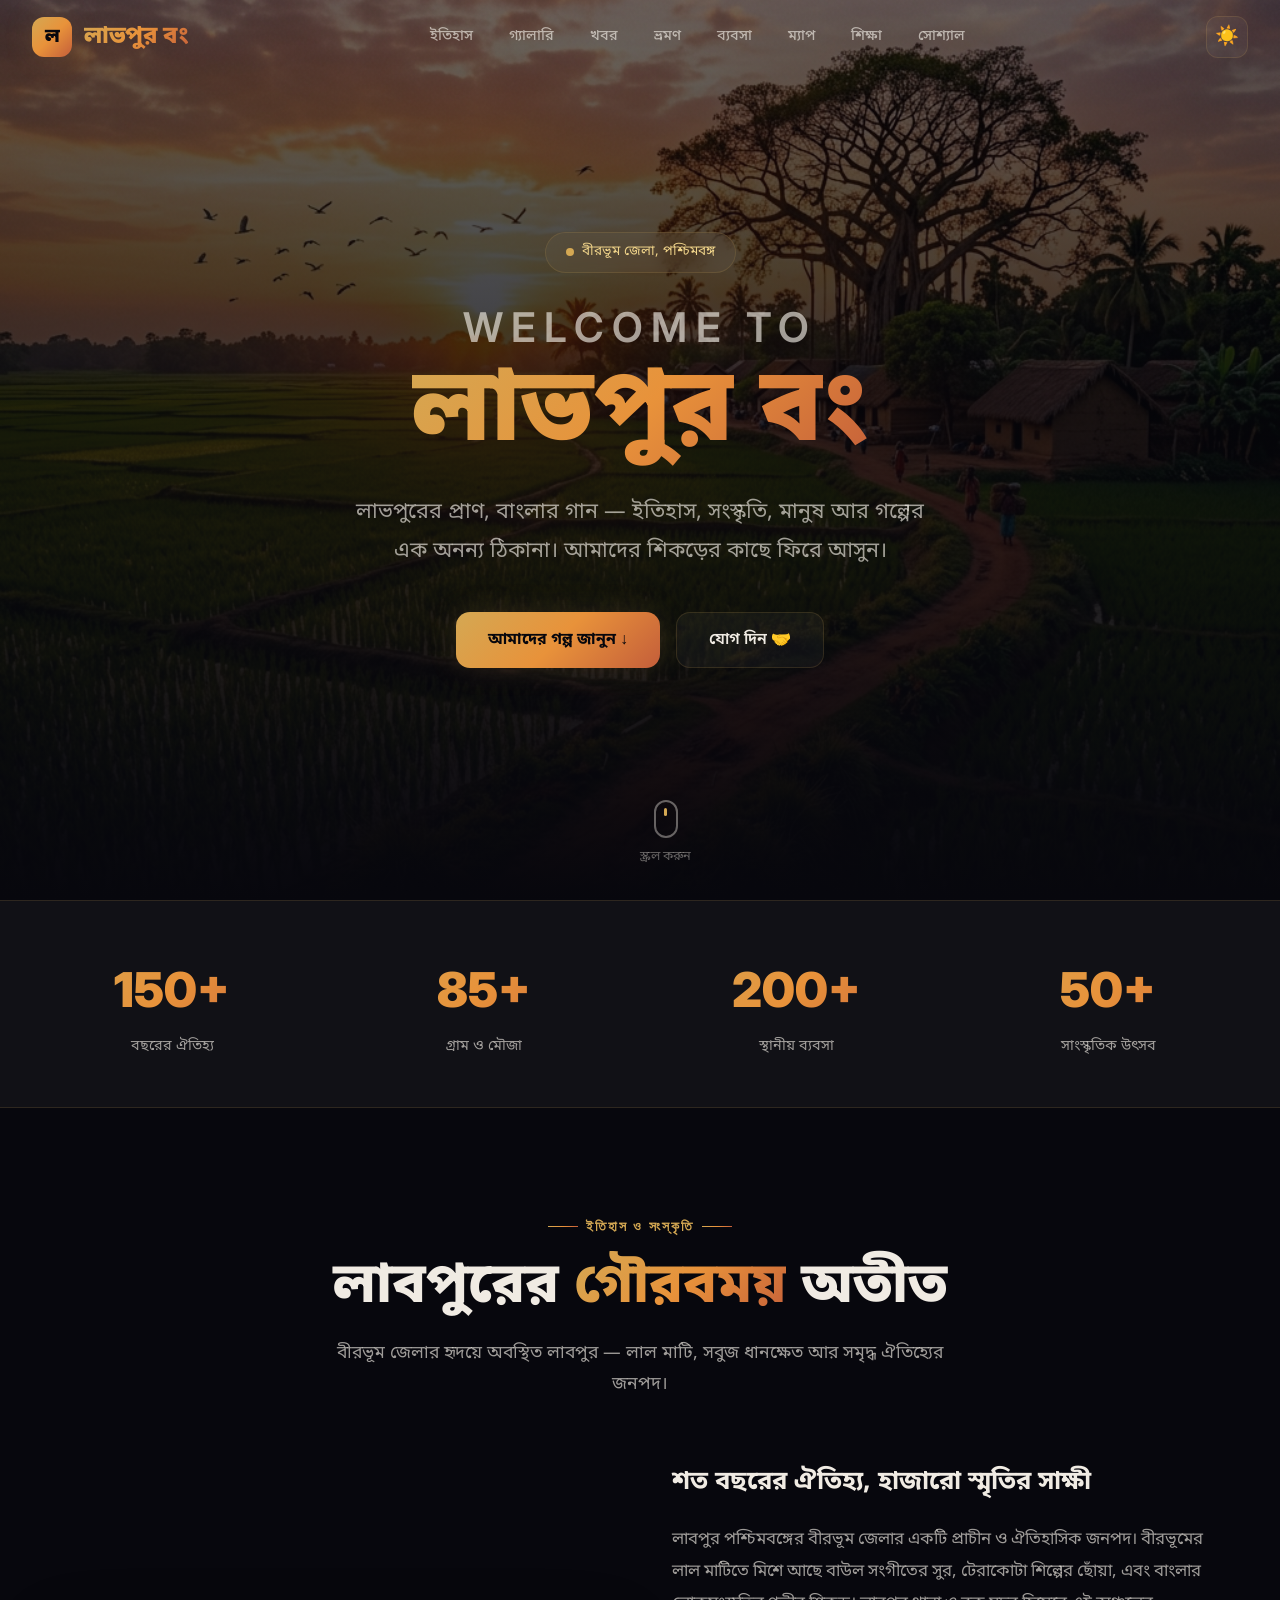
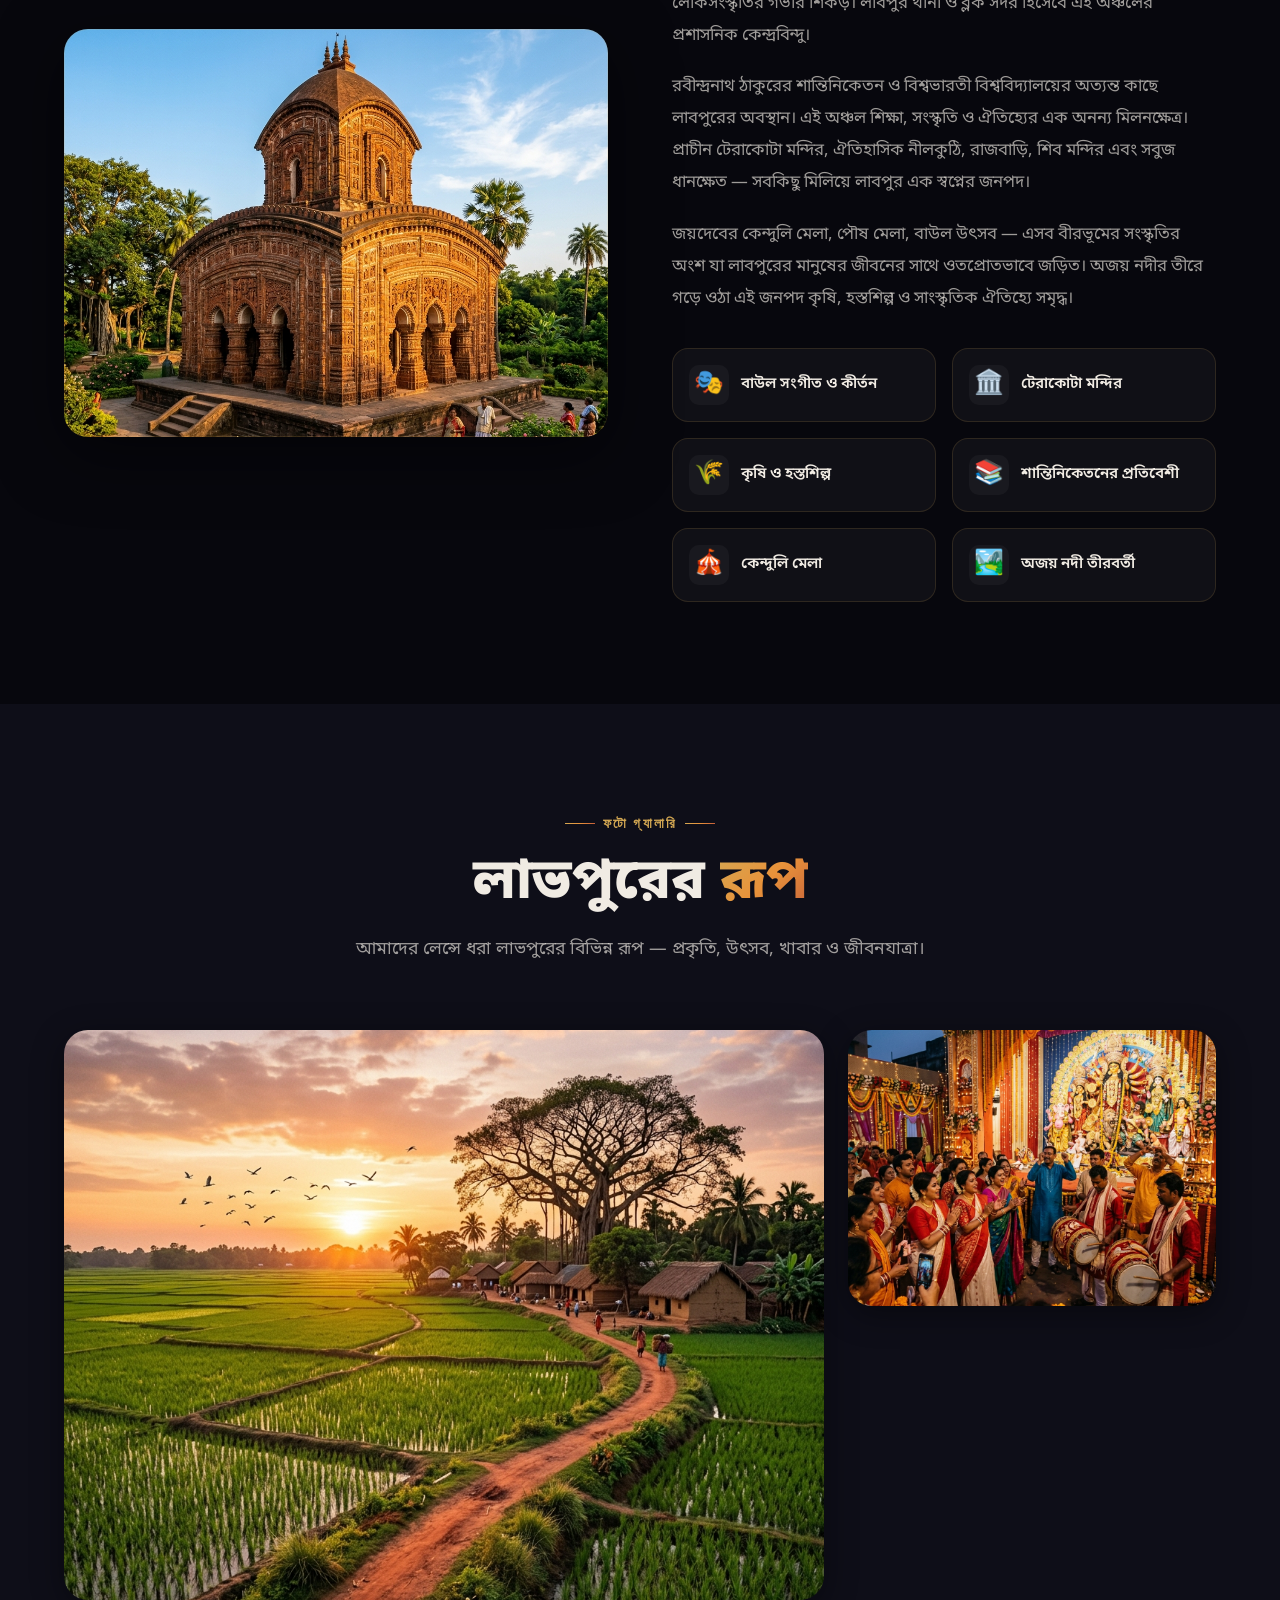
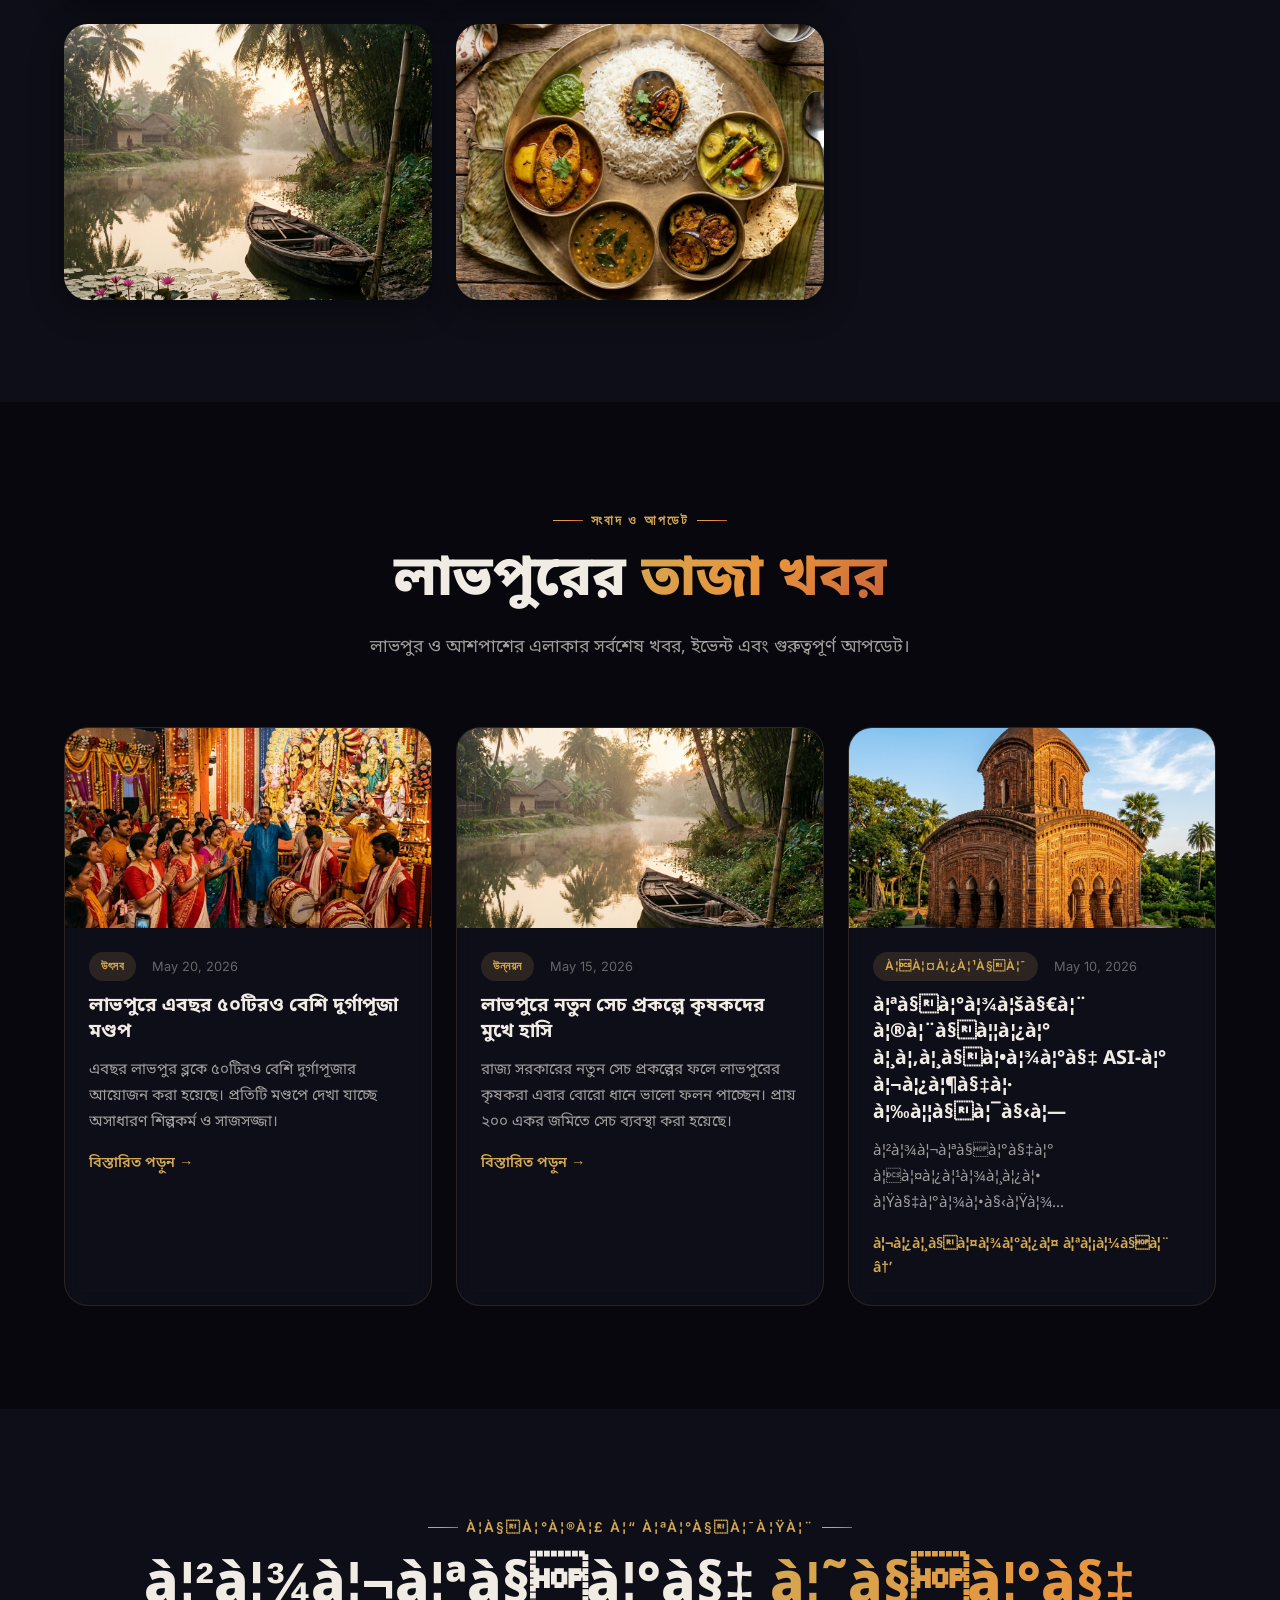
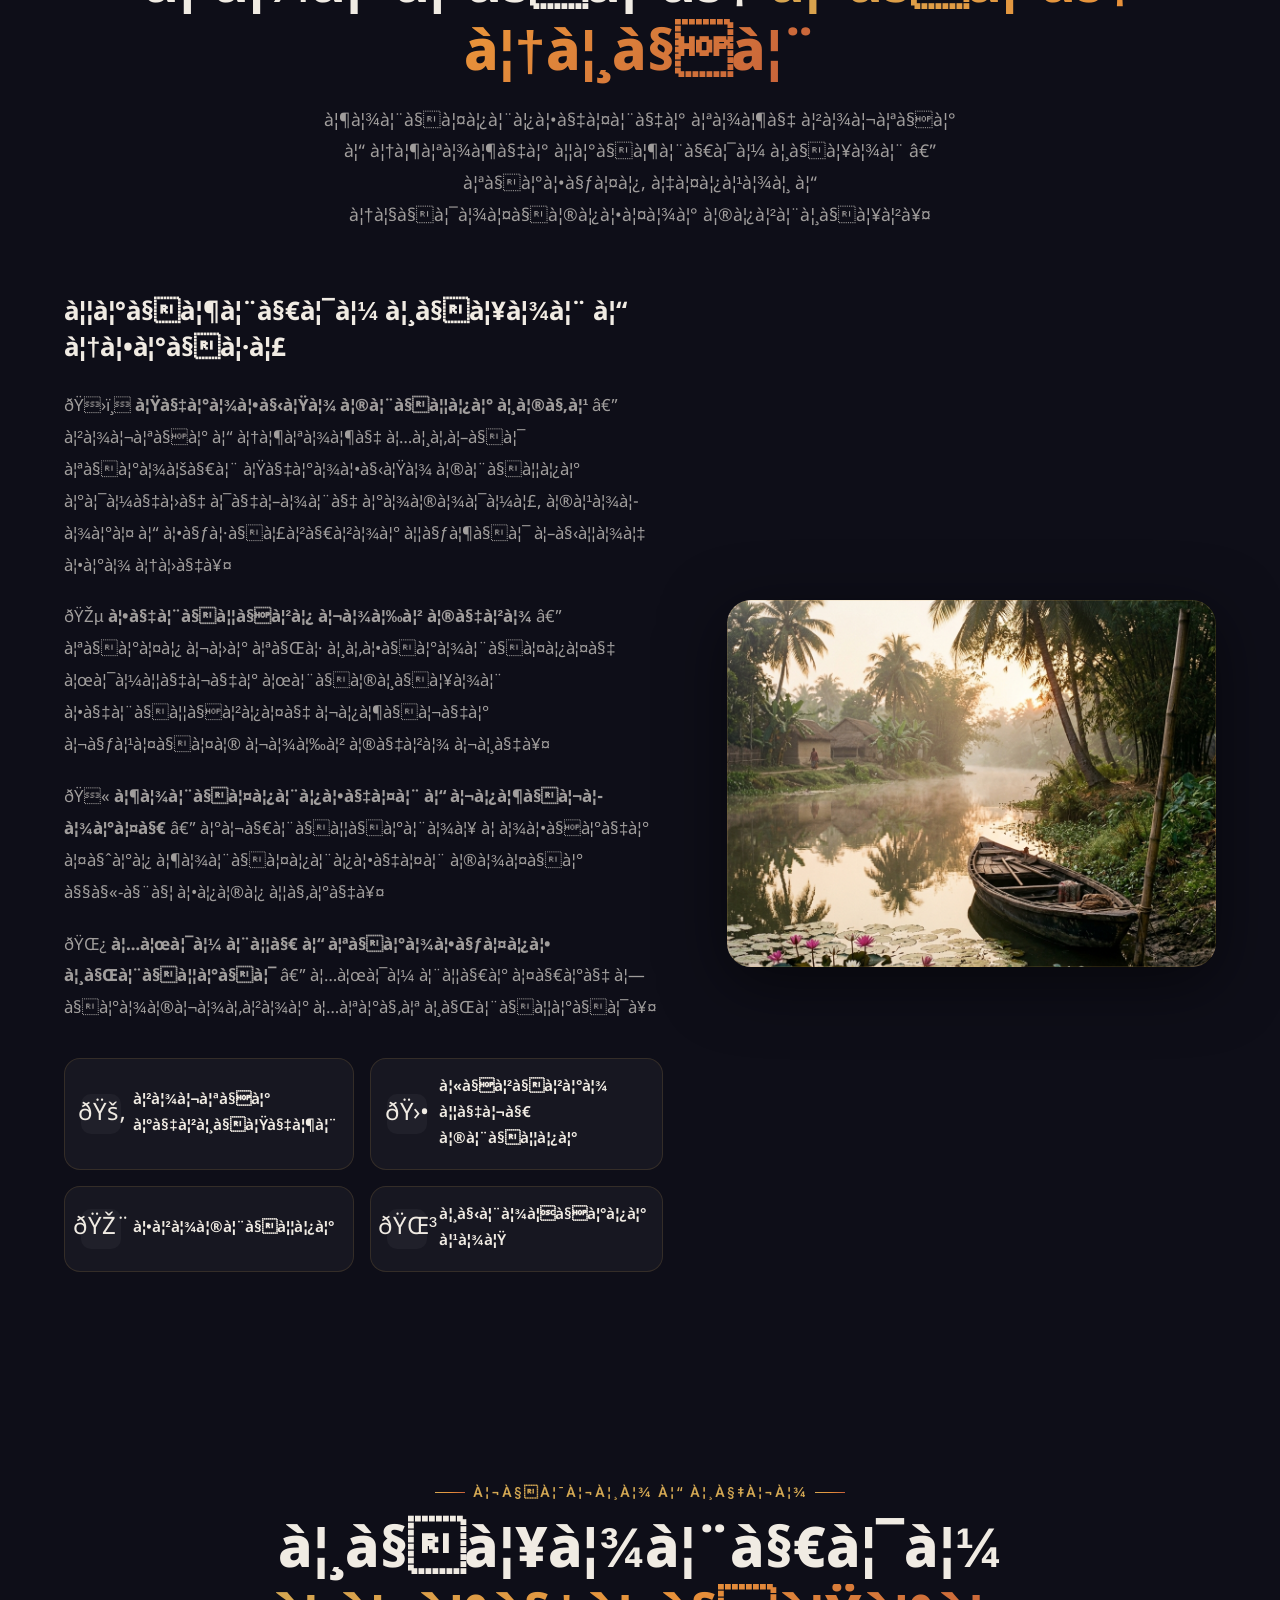
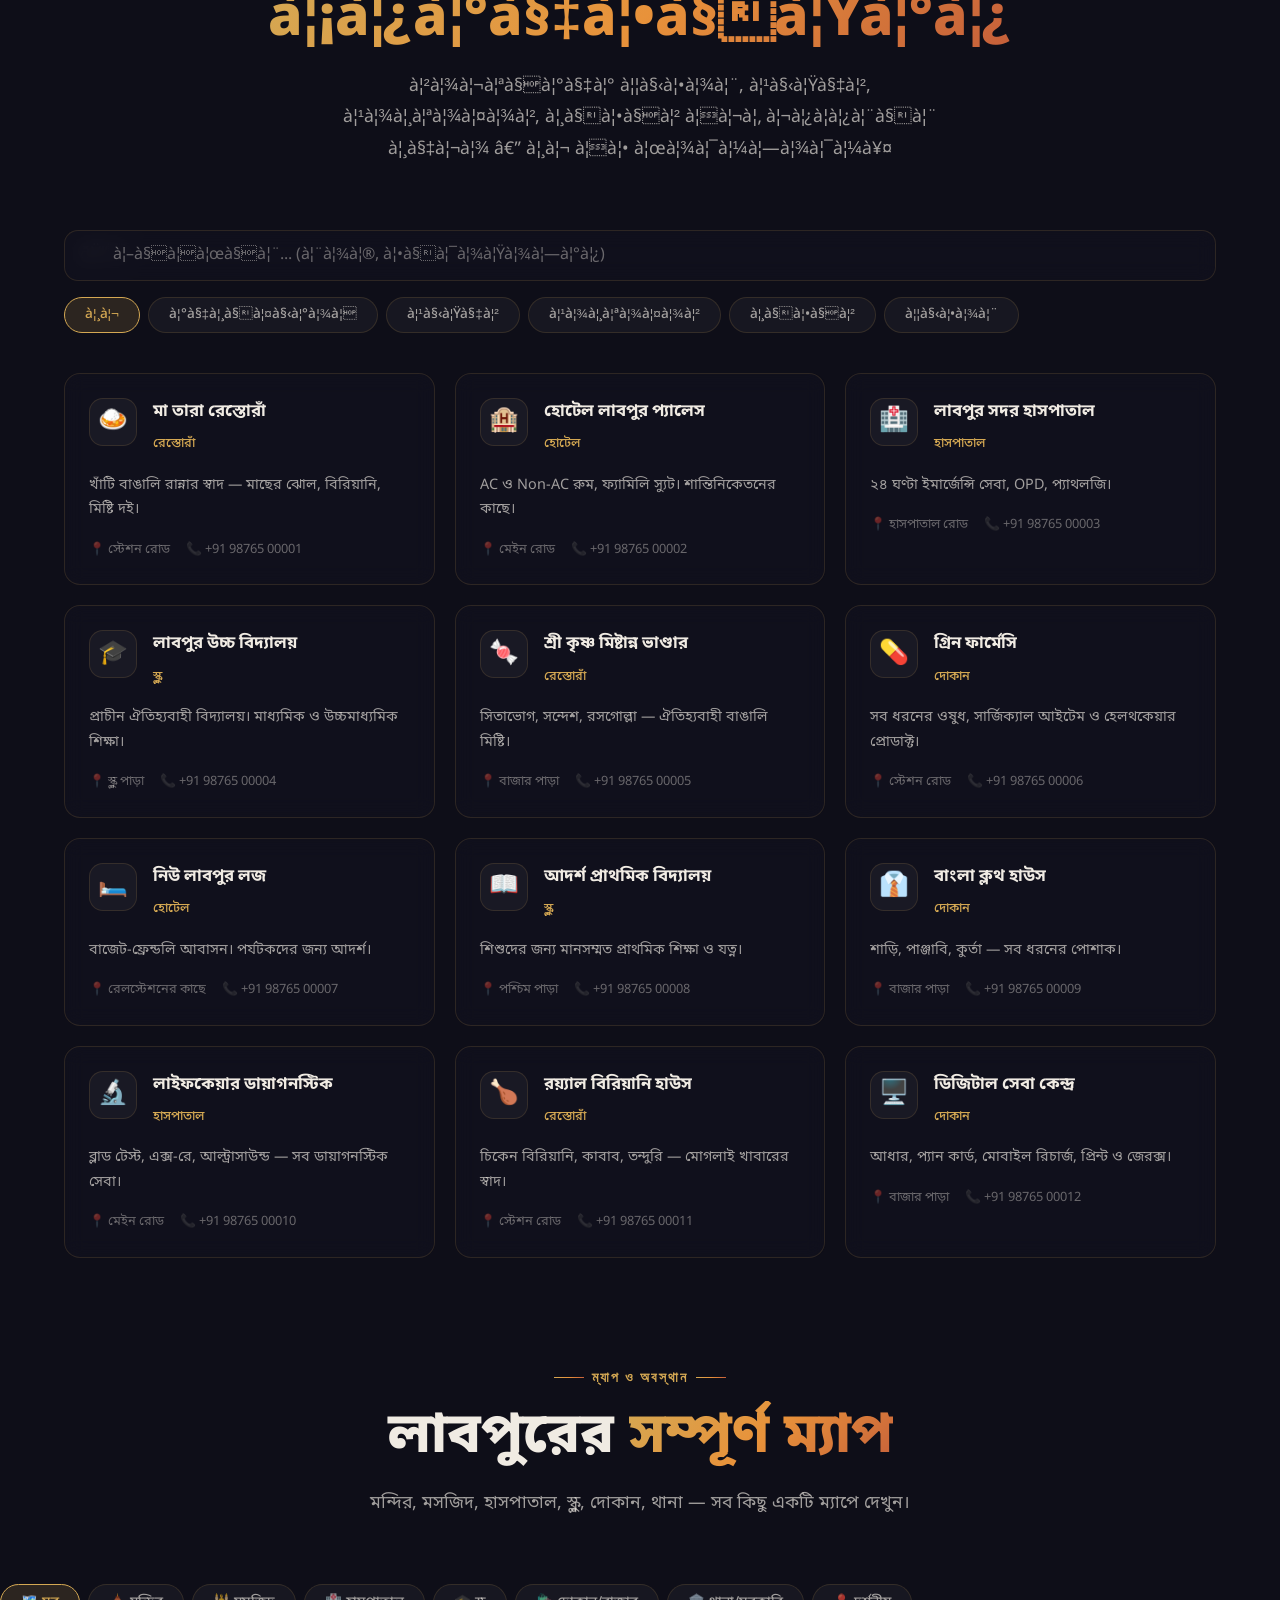
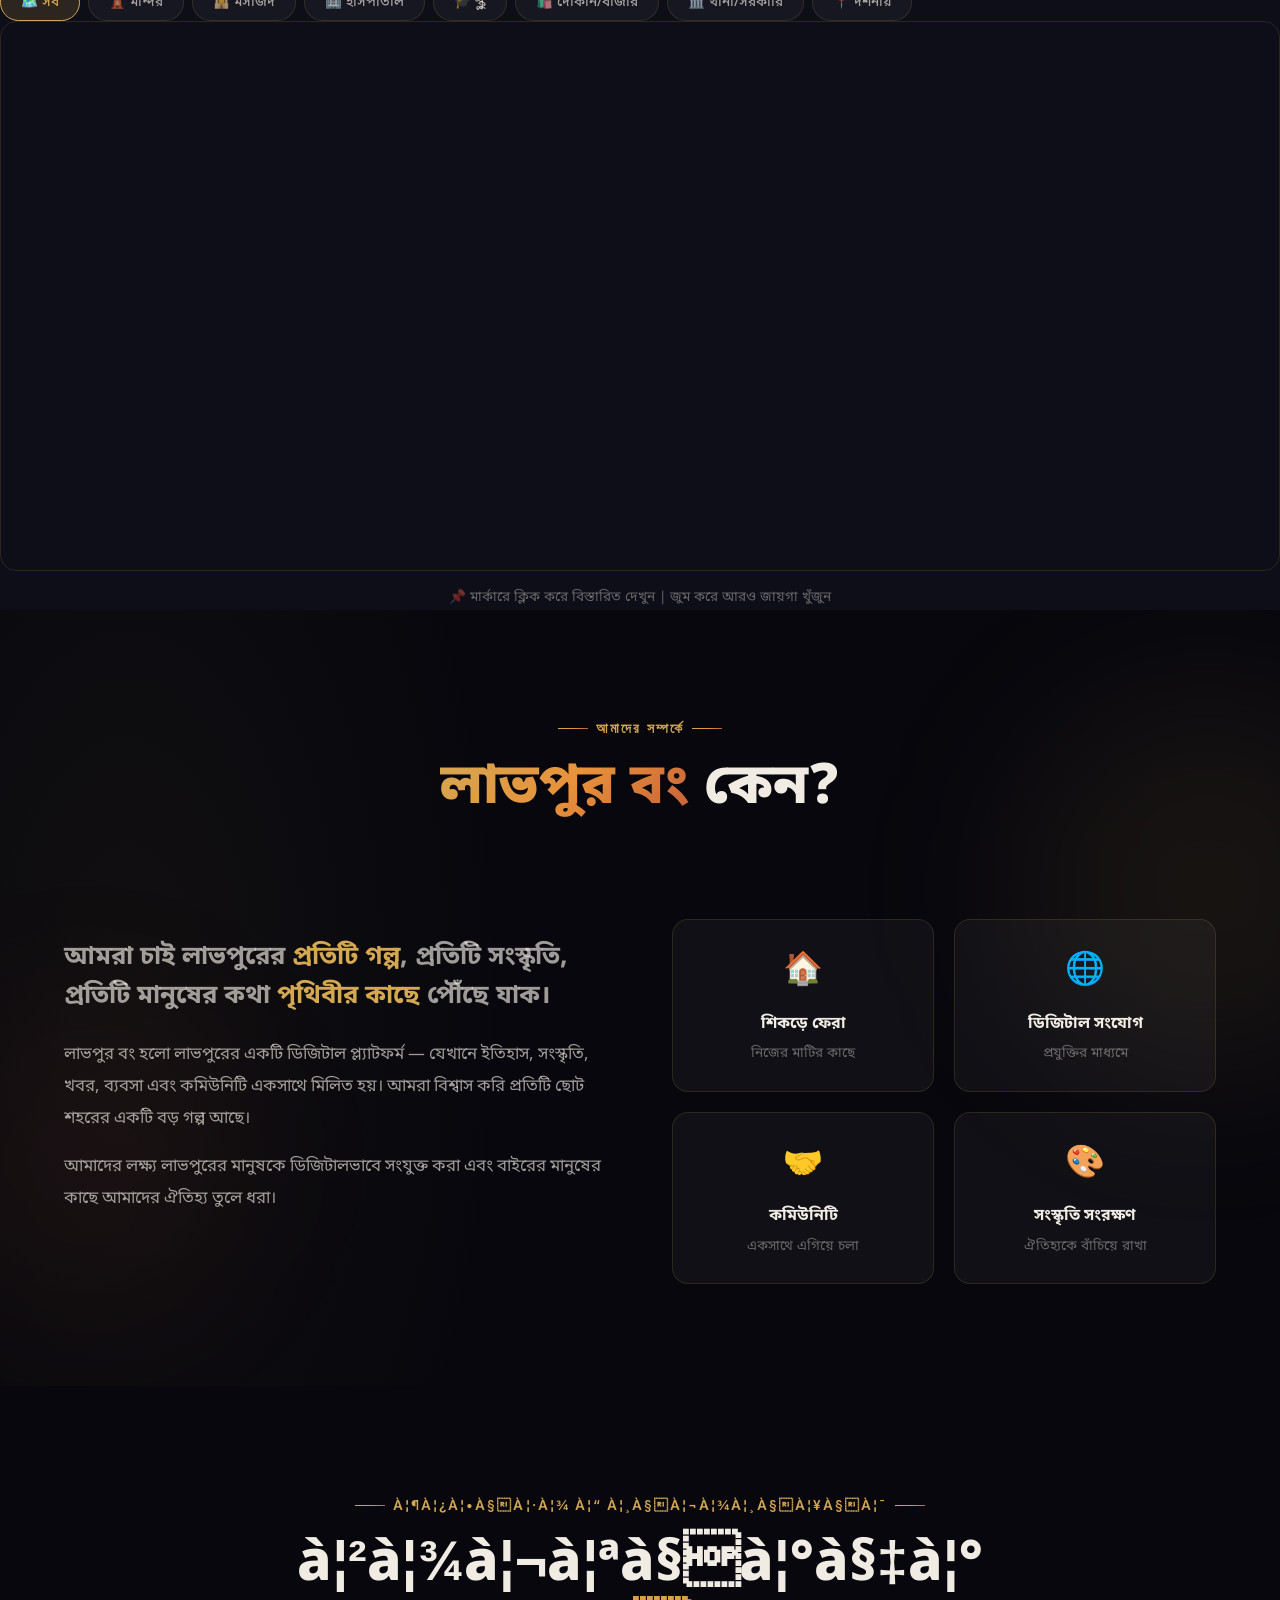
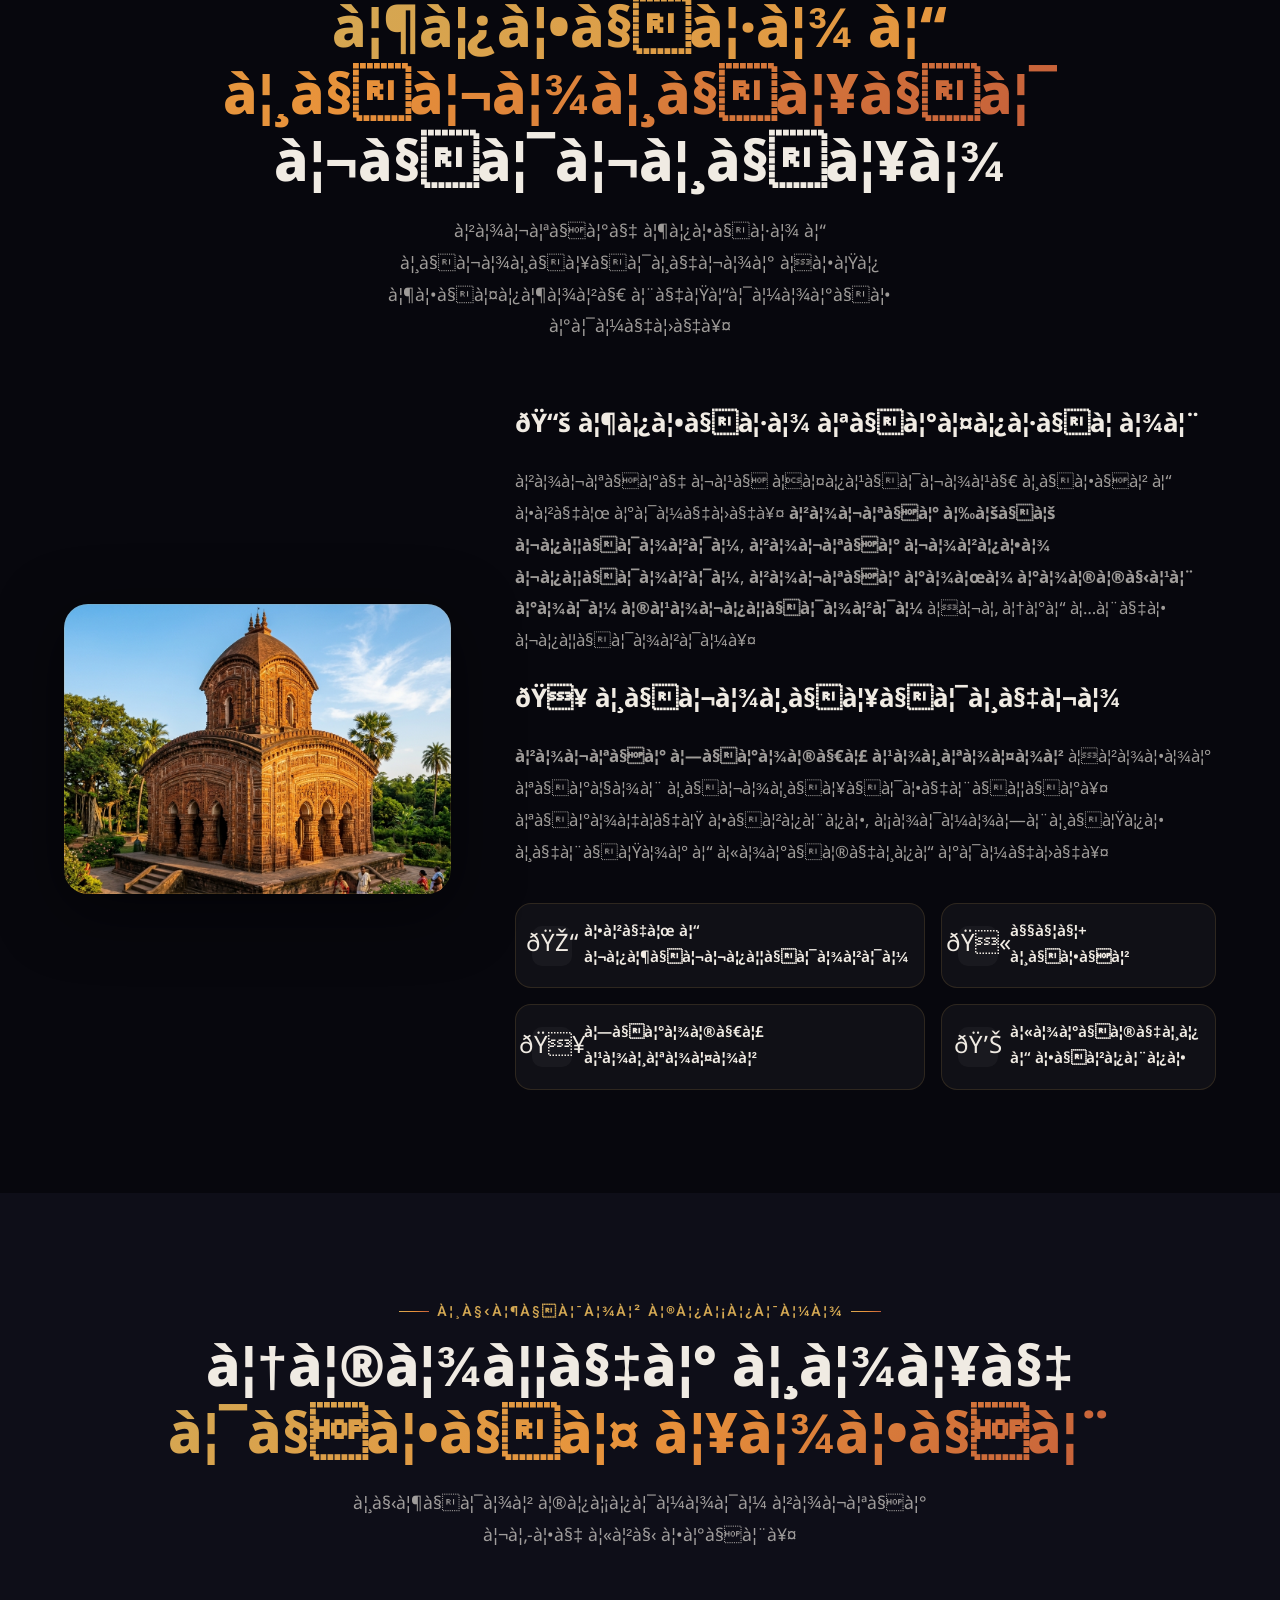
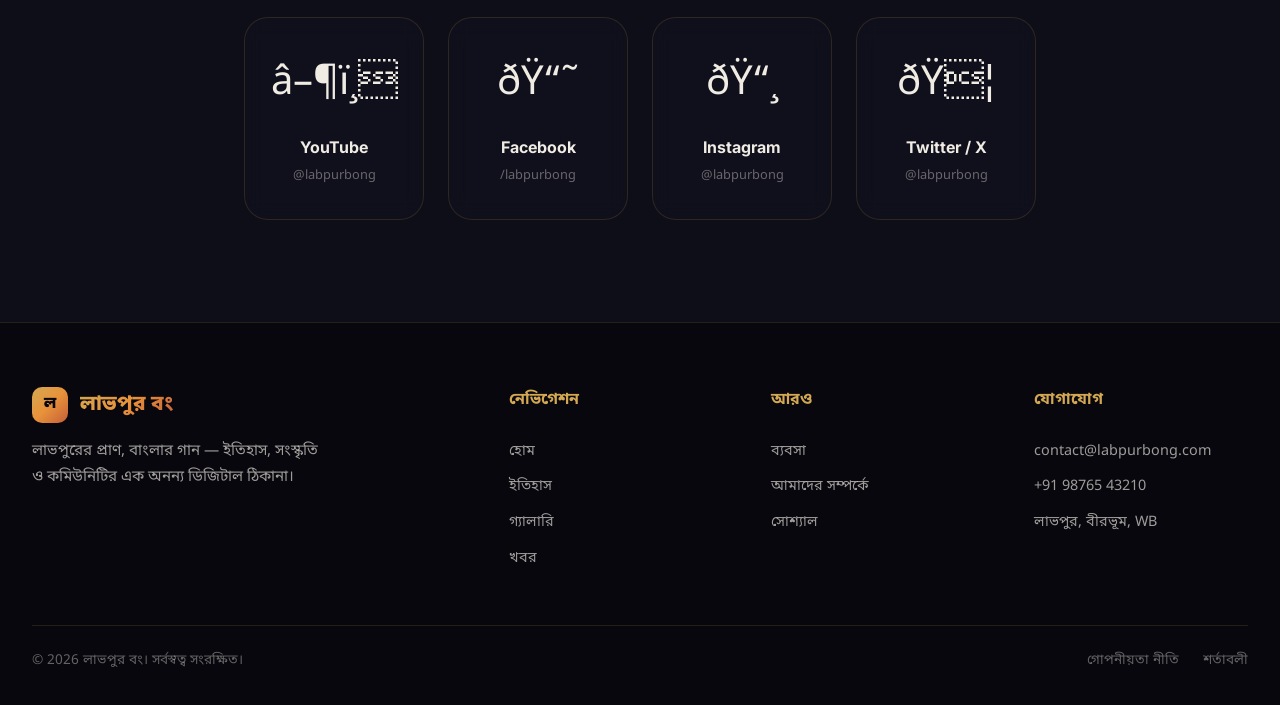
==== commit a92a1383: "fix: rebuild corrupted HTML structure - all sections properly separated" ====
--- a/index.html
+++ b/index.html
@@ -1,4 +1,4 @@
-<!DOCTYPE html>
+﻿<!DOCTYPE html>
 <html lang="bn" data-theme="dark">
 <head>
   <meta charset="UTF-8">
@@ -224,146 +224,71 @@
         </article>
         <article class="news-card">
           <div class="news-card-image">
-            <img src="assets/temple.png" alt="মন্দির সংস্কার">
+            <img src="assets/temple.png" alt="à¦®à¦¨à§à¦¦à¦¿à¦° à¦¸à¦‚à¦¸à§à¦•à¦¾à¦°">
           </div>
           <div class="news-card-body">
             <div class="news-card-meta">
-              <span class="news-tag">ঐতিহ্য</span>
+              <span class="news-tag">à¦à¦¤à¦¿à¦¹à§à¦¯</span>
               <span class="news-date">May 10, 2026</span>
             </div>
-            <h3>প্রাচীন মন্দির সংস্কারে ASI-র বিশেষ উদ্যোগ</h3>
-            <p>লাভপুরে  <!-- ===== TOURISM ===== -->
+            <h3>à¦ªà§à¦°à¦¾à¦šà§€à¦¨ à¦®à¦¨à§à¦¦à¦¿à¦° à¦¸à¦‚à¦¸à§à¦•à¦¾à¦°à§‡ ASI-à¦° à¦¬à¦¿à¦¶à§‡à¦· à¦‰à¦¦à§à¦¯à§‹à¦—</h3>
+            <p>à¦²à¦¾à¦¬à¦ªà§à¦°à§‡à¦° à¦à¦¤à¦¿à¦¹à¦¾à¦¸à¦¿à¦• à¦Ÿà§‡à¦°à¦¾à¦•à§‹à¦Ÿà¦¾ à¦®à¦¨à§à¦¦à¦¿à¦° à¦¸à¦‚à¦¸à§à¦•à¦¾à¦°à§‡à¦° à¦œà¦¨à§à¦¯ à¦†à¦°à§à¦•à¦¿à¦“à¦²à¦œà¦¿à¦•à§à¦¯à¦¾à¦² à¦¸à¦¾à¦°à§à¦­à§‡ à¦…à¦« à¦‡à¦¨à§à¦¡à¦¿à¦¯à¦¼à¦¾ à¦¬à¦¿à¦¶à§‡à¦· à¦ªà§à¦°à¦•à¦²à§à¦ª à¦—à§à¦°à¦¹à¦£ à¦•à¦°à§‡à¦›à§‡à¥¤</p>
+            <a href="#" class="news-read-more">à¦¬à¦¿à¦¸à§à¦¤à¦¾à¦°à¦¿à¦¤ à¦ªà¦¡à¦¼à§à¦¨ â†’</a>
+          </div>
+        </article>
+      </div>
+    </div>
+  </section>
+
+  <!-- ===== TOURISM ===== -->
   <section class="about" id="tourism" style="background: var(--bg-secondary);">
     <div class="container">
       <div class="section-header reveal">
-        <div class="section-tag">ভ্রমণ ও পর্যটন</div>
-        <h2 class="section-title">লাবপুরে <span class="gradient-text">ঘুরে আসুন</span></h2>
-        <p class="section-desc">শান্তিনিকেতনের পাশে লাবপুর ও আশপাশের দর্শনীয় স্থান — প্রকৃতি, ইতিহাস ও আধ্যাত্মিকতার মিলনস্থল।</p>
+        <div class="section-tag">à¦­à§à¦°à¦®à¦£ à¦“ à¦ªà¦°à§à¦¯à¦Ÿà¦¨</div>
+        <h2 class="section-title">à¦²à¦¾à¦¬à¦ªà§à¦°à§‡ <span class="gradient-text">à¦˜à§à¦°à§‡ à¦†à¦¸à§à¦¨</span></h2>
+        <p class="section-desc">à¦¶à¦¾à¦¨à§à¦¤à¦¿à¦¨à¦¿à¦•à§‡à¦¤à¦¨à§‡à¦° à¦ªà¦¾à¦¶à§‡ à¦²à¦¾à¦¬à¦ªà§à¦° à¦“ à¦†à¦¶à¦ªà¦¾à¦¶à§‡à¦° à¦¦à¦°à§à¦¶à¦¨à§€à¦¯à¦¼ à¦¸à§à¦¥à¦¾à¦¨ â€” à¦ªà§à¦°à¦•à§ƒà¦¤à¦¿, à¦‡à¦¤à¦¿à¦¹à¦¾à¦¸ à¦“ à¦†à¦§à§à¦¯à¦¾à¦¤à§à¦®à¦¿à¦•à¦¤à¦¾à¦° à¦®à¦¿à¦²à¦¨à¦¸à§à¦¥à¦²à¥¤</p>
       </div>
       <div class="about-grid">
         <div class="about-text reveal-left">
-          <h3>দর্শনীয় স্থান ও আকর্ষণ</h3>
-          <p>
-            🏛️ <strong>টেরাকোটা মন্দির সমূহ</strong> — লাবপুর ও আশপাশে বিষ্ণুপুর ধাঁচের অসংখ্য প্রাচীন টেরাকোটা মন্দির রয়েছে যেখানে রামায়ণ, মহাভারত ও কৃষ্ণলীলার দৃশ্য খোদাই করা আছে।
-          </p>
-          <p>
-            🎵 <strong>কেন্দুলি বাউল মেলা</strong> — প্রতি বছর পৌষ সংক্রান্তিতে জয়দেবের জন্মস্থান কেন্দুলিতে বিশ্বের বৃহত্তম বাউল মেলা বসে। লাবপুর থেকে মাত্র কয়েক কিলোমিটার দূরে।
-          </p>
-          <p>
-            🏫 <strong>শান্তিনিকেতন ও বিশ্বভারতী</strong> — রবীন্দ্রনাথ ঠাকুরের তৈরি শান্তিনিকেতন মাত্র ১৫-২০ কিমি দূরে। পৌষ মেলা, বসন্ত উৎসব এখানকার প্রধান আকর্ষণ।
-          </p>
-          <p>
-            🌿 <strong>অজয় নদী ও প্রাকৃতিক সৌন্দর্য</strong> — অজয় নদীর তীরে হাঁটতে হাঁটতে গ্রামবাংলার অপরূপ সৌন্দর্য উপভোগ করুন। শীতকাল ভ্রমণের সেরা সময়।
-          </p>
+          <h3>à¦¦à¦°à§à¦¶à¦¨à§€à¦¯à¦¼ à¦¸à§à¦¥à¦¾à¦¨ à¦“ à¦†à¦•à¦°à§à¦·à¦£</h3>
+          <p>ðŸ›ï¸ <strong>à¦Ÿà§‡à¦°à¦¾à¦•à§‹à¦Ÿà¦¾ à¦®à¦¨à§à¦¦à¦¿à¦° à¦¸à¦®à§‚à¦¹</strong> â€” à¦²à¦¾à¦¬à¦ªà§à¦° à¦“ à¦†à¦¶à¦ªà¦¾à¦¶à§‡ à¦…à¦¸à¦‚à¦–à§à¦¯ à¦ªà§à¦°à¦¾à¦šà§€à¦¨ à¦Ÿà§‡à¦°à¦¾à¦•à§‹à¦Ÿà¦¾ à¦®à¦¨à§à¦¦à¦¿à¦° à¦°à¦¯à¦¼à§‡à¦›à§‡ à¦¯à§‡à¦–à¦¾à¦¨à§‡ à¦°à¦¾à¦®à¦¾à¦¯à¦¼à¦£, à¦®à¦¹à¦¾à¦­à¦¾à¦°à¦¤ à¦“ à¦•à§ƒà¦·à§à¦£à¦²à§€à¦²à¦¾à¦° à¦¦à§ƒà¦¶à§à¦¯ à¦–à§‹à¦¦à¦¾à¦‡ à¦•à¦°à¦¾ à¦†à¦›à§‡à¥¤</p>
+          <p>ðŸŽµ <strong>à¦•à§‡à¦¨à§à¦¦à§à¦²à¦¿ à¦¬à¦¾à¦‰à¦² à¦®à§‡à¦²à¦¾</strong> â€” à¦ªà§à¦°à¦¤à¦¿ à¦¬à¦›à¦° à¦ªà§Œà¦· à¦¸à¦‚à¦•à§à¦°à¦¾à¦¨à§à¦¤à¦¿à¦¤à§‡ à¦œà¦¯à¦¼à¦¦à§‡à¦¬à§‡à¦° à¦œà¦¨à§à¦®à¦¸à§à¦¥à¦¾à¦¨ à¦•à§‡à¦¨à§à¦¦à§à¦²à¦¿à¦¤à§‡ à¦¬à¦¿à¦¶à§à¦¬à§‡à¦° à¦¬à§ƒà¦¹à¦¤à§à¦¤à¦® à¦¬à¦¾à¦‰à¦² à¦®à§‡à¦²à¦¾ à¦¬à¦¸à§‡à¥¤</p>
+          <p>ðŸ« <strong>à¦¶à¦¾à¦¨à§à¦¤à¦¿à¦¨à¦¿à¦•à§‡à¦¤à¦¨ à¦“ à¦¬à¦¿à¦¶à§à¦¬à¦­à¦¾à¦°à¦¤à§€</strong> â€” à¦°à¦¬à§€à¦¨à§à¦¦à§à¦°à¦¨à¦¾à¦¥ à¦ à¦¾à¦•à§à¦°à§‡à¦° à¦¤à§ˆà¦°à¦¿ à¦¶à¦¾à¦¨à§à¦¤à¦¿à¦¨à¦¿à¦•à§‡à¦¤à¦¨ à¦®à¦¾à¦¤à§à¦° à§§à§«-à§¨à§¦ à¦•à¦¿à¦®à¦¿ à¦¦à§‚à¦°à§‡à¥¤</p>
+          <p>ðŸŒ¿ <strong>à¦…à¦œà¦¯à¦¼ à¦¨à¦¦à§€ à¦“ à¦ªà§à¦°à¦¾à¦•à§ƒà¦¤à¦¿à¦• à¦¸à§Œà¦¨à§à¦¦à¦°à§à¦¯</strong> â€” à¦…à¦œà¦¯à¦¼ à¦¨à¦¦à§€à¦° à¦¤à§€à¦°à§‡ à¦—à§à¦°à¦¾à¦®à¦¬à¦¾à¦‚à¦²à¦¾à¦° à¦…à¦ªà¦°à§‚à¦ª à¦¸à§Œà¦¨à§à¦¦à¦°à§à¦¯à¥¤</p>
           <div class="about-features stagger-children">
-            <div class="about-feature">
-              <span class="icon">🚂</span>
-              <span class="label">লাবপুর রেলস্টেশন</span>
-            </div>
-            <div class="about-feature">
-              <span class="icon">🛕</span>
-              <span class="label">ফুল্লরা দেবী মন্দির</span>
-            </div>
-            <div class="about-feature">
-              <span class="icon">🎨</span>
-              <span class="label">কলামন্দির</span>
-            </div>
-            <div class="about-feature">
-              <span class="icon">🌳</span>
-              <span class="label">সোনাঝুরির হাট</span>
-            </div>
+            <div class="about-feature"><span class="icon">ðŸš‚</span><span class="label">à¦²à¦¾à¦¬à¦ªà§à¦° à¦°à§‡à¦²à¦¸à§à¦Ÿà§‡à¦¶à¦¨</span></div>
+            <div class="about-feature"><span class="icon">ðŸ›•</span><span class="label">à¦«à§à¦²à§à¦²à¦°à¦¾ à¦¦à§‡à¦¬à§€ à¦®à¦¨à§à¦¦à¦¿à¦°</span></div>
+            <div class="about-feature"><span class="icon">ðŸŽ¨</span><span class="label">à¦•à¦²à¦¾à¦®à¦¨à§à¦¦à¦¿à¦°</span></div>
+            <div class="about-feature"><span class="icon">ðŸŒ³</span><span class="label">à¦¸à§‹à¦¨à¦¾à¦à§à¦°à¦¿à¦° à¦¹à¦¾à¦Ÿ</span></div>
           </div>
         </div>
         <div class="about-image reveal-right">
-          <img src="assets/village.png" alt="লাবপুরের প্রাকৃতিক সৌন্দর্য">
-        </div>
-      </div>
-    </div>
-  </section>
-
-  <!-- ===== EDUCATION & HEALTH ===== -->
-  <section class="about" id="education">
-    <div class="container">
-      <div class="section-header reveal">
-        <div class="section-tag">শিক্ষা ও স্বাস্থ্য</div>
-        <h2 class="section-title">লাবপুরের <span class="gradient-text">শিক্ষা ও স্বাস্থ্য</span> ব্যবস্থা</h2>
-        <p class="section-desc">লাবপুরে শিক্ষা ও স্বাস্থ্যসেবার একটি শক্তিশালী নেটওয়ার্ক রয়েছে।</p>
-      </div>
-      <div class="about-grid">
-        <div class="about-image reveal-left">
-          <img src="assets/temple.png" alt="লাবপুরের শিক্ষা প্রতিষ্ঠান">
-        </div>
-        <div class="about-text reveal-right">
-          <h3>📚 শিক্ষা প্রতিষ্ঠান</h3>
-          <p>
-            লাবপুরে বহু ঐতিহ্যবাহী স্কুল ও কলেজ রয়েছে। <strong>লাবপুর উচ্চ বিদ্যালয়</strong> (প্রতিষ্ঠিত ১৯২০ দশকে), <strong>লাবপুর বালিকা বিদ্যালয়</strong>, <strong>লাবপুর রাজা রামমোহন রায় মহাবিদ্যালয়</strong> এবং আরও অনেক প্রাথমিক ও মাধ্যমিক বিদ্যালয় এই অঞ্চলের শিক্ষার মান উন্নত করে চলেছে।
-          </p>
-          <h3 style="margin-top:1.5rem;">🏥 স্বাস্থ্যসেবা</h3>
-          <p>
-            <strong>লাবপুর গ্রামীণ হাসপাতাল</strong> এলাকার প্রধান স্বাস্থ্যকেন্দ্র। এছাড়া বেশ কয়েকটি প্রাইভেট ক্লিনিক, ডায়াগনস্টিক সেন্টার ও ফার্মেসি রয়েছে। জরুরি ক্ষেত্রে বোলপুর সুপার স্পেশালিটি হাসপাতাল ও সিউড়ি সদর হাসপাতালে রোগী স্থানান্তর করা হয়।
-          </p>
-          <div class="about-features stagger-children">
-            <div class="about-feature">
-              <span class="icon">🎓</span>
-              <span class="label">কলেজ ও বিশ্ববিদ্যালয়</span>
-            </div>
-            <div class="about-feature">
-              <span class="icon">🏫</span>
-              <span class="label">১০০+ স্কুল</span>
-            </div>
-            <div class="about-feature">
-              <span class="icon">🏥</span>
-              <span class="label">গ্রামীণ হাসপাতাল</span>
-            </div>
-            <div class="about-feature">
-              <span class="icon">💊</span>
-              <span class="label">ফার্মেসি ও ক্লিনিক</span>
-            </div>
-          </div>
-        </div>
-      </div>
-    </div>
-  </section>
-
-  <!-- ===== SOCIAL ===== -->
-  <section class="social" id="social">
-    <div class="container">
-      <div class="section-header reveal">
-        <div class="section-tag">সোশ্যাল মিডিয়া</div>
-        <h2 class="section-title">আমাদের সাথে <span class="gradient-text">যুক্ত থাকুন</span></h2>
-        <p class="section-desc">সোশ্যাল মিডিয়ায় লাবপুর বং-কে ফলো করুন — নতুন খবর, ভিডিও ও আপডেট সবার আগে পান।</p>
-      </div>
-      <div class="social-grid stagger-children">
-        <a href="https://youtube.com/@labpurbong" target="_blank" class="social-card youtube">
-          <span class="social-icon">▶️</span>
-          <h4>YouTube</h4>
-          <p>@labpurbong</p>
-        </a>
-        <a href="https://facebook.com/labpurbong" target="_blank" class="social-card facebook">
-          <span class="social-icon">📘</span>
-          <h4>Facebook</h4>
-          <p>/labpurbong</p>
-        </a>
-        <a href="https://instagram.com/labpurbong" target="_blank" class="social-card instagram">
-          <span class="social-icon">📸</span>
-          <h4>Instagram</h4>
-          <p>@labpurbong</p>
-        </a>
-        <a href="https://x.com/labpurbong" target="_blank" class="social-card twitter">
-          <span class="social-icon">🐦</span>
-          <h4>Twitter / X</h4>
-          <p>@labpurbong</p>
-        </a>
-      </div>
-    </div>
-  </section>       </div>
+          <img src="assets/village.png" alt="à¦²à¦¾à¦¬à¦ªà§à¦°à§‡à¦° à¦ªà§à¦°à¦¾à¦•à§ƒà¦¤à¦¿à¦• à¦¸à§Œà¦¨à§à¦¦à¦°à§à¦¯">
+        </div>
+      </div>
+    </div>
+  </section>
+
+  <!-- ===== DIRECTORY ===== -->
+  <section class="directory" id="directory">
+    <div class="container">
+      <div class="section-header reveal">
+        <div class="section-tag">à¦¬à§à¦¯à¦¬à¦¸à¦¾ à¦“ à¦¸à§‡à¦¬à¦¾</div>
+        <h2 class="section-title">à¦¸à§à¦¥à¦¾à¦¨à§€à¦¯à¦¼ <span class="gradient-text">à¦¡à¦¿à¦°à§‡à¦•à§à¦Ÿà¦°à¦¿</span></h2>
+        <p class="section-desc">à¦²à¦¾à¦¬à¦ªà§à¦°à§‡à¦° à¦¦à§‹à¦•à¦¾à¦¨, à¦¹à§‹à¦Ÿà§‡à¦², à¦¹à¦¾à¦¸à¦ªà¦¾à¦¤à¦¾à¦², à¦¸à§à¦•à§à¦² à¦à¦¬à¦‚ à¦¬à¦¿à¦­à¦¿à¦¨à§à¦¨ à¦¸à§‡à¦¬à¦¾ â€” à¦¸à¦¬ à¦à¦• à¦œà¦¾à¦¯à¦¼à¦—à¦¾à¦¯à¦¼à¥¤</p>
+      </div>
+      <div class="directory-controls reveal">
+        <div class="search-box">
+          <span class="search-icon">ðŸ”</span>
+          <input type="text" id="directorySearch" placeholder="à¦–à§à¦à¦œà§à¦¨... (à¦¨à¦¾à¦®, à¦•à§à¦¯à¦¾à¦Ÿà¦¾à¦—à¦°à¦¿)">
+        </div>
         <div class="filter-tags" id="filterTags">
-          <button class="filter-tag active" data-filter="all">সব</button>
-          <button class="filter-tag" data-filter="restaurant">রেস্তোরাঁ</button>
-          <button class="filter-tag" data-filter="hotel">হোটেল</button>
-          <button class="filter-tag" data-filter="hospital">হাসপাতাল</button>
-          <button class="filter-tag" data-filter="school">স্কুল</button>
-          <button class="filter-tag" data-filter="shop">দোকান</button>
+          <button class="filter-tag active" data-filter="all">à¦¸à¦¬</button>
+          <button class="filter-tag" data-filter="restaurant">à¦°à§‡à¦¸à§à¦¤à§‹à¦°à¦¾à¦</button>
+          <button class="filter-tag" data-filter="hotel">à¦¹à§‹à¦Ÿà§‡à¦²</button>
+          <button class="filter-tag" data-filter="hospital">à¦¹à¦¾à¦¸à¦ªà¦¾à¦¤à¦¾à¦²</button>
+          <button class="filter-tag" data-filter="school">à¦¸à§à¦•à§à¦²</button>
+          <button class="filter-tag" data-filter="shop">à¦¦à§‹à¦•à¦¾à¦¨</button>
         </div>
       </div>
       <div class="directory-grid stagger-children" id="directoryGrid">
@@ -371,7 +296,6 @@
       </div>
     </div>
   </section>
-  <!-- ===== MAP SECTION ===== -->
   <section class="map-section" id="map-section" style="background: var(--bg-secondary);">
     <div class="container">
       <div class="section-header reveal">
@@ -397,7 +321,6 @@
       <p style="text-align:center;margin-top:1rem;font-size:0.85rem;color:var(--text-muted);">📌 মার্কারে ক্লিক করে বিস্তারিত দেখুন | জুম করে আরও জায়গা খুঁজুন</p>
     </div>
   </section>
-
   <!-- ===== BRAND ===== -->
   <section class="brand" id="brand">
     <div class="glow-orb gold" style="width:400px;height:400px;top:10%;right:-10%;"></div>
@@ -445,39 +368,58 @@
     </div>
   </section>
 
+  <!-- ===== EDUCATION & HEALTH ===== -->
+  <section class="about" id="education">
+    <div class="container">
+      <div class="section-header reveal">
+        <div class="section-tag">à¦¶à¦¿à¦•à§à¦·à¦¾ à¦“ à¦¸à§à¦¬à¦¾à¦¸à§à¦¥à§à¦¯</div>
+        <h2 class="section-title">à¦²à¦¾à¦¬à¦ªà§à¦°à§‡à¦° <span class="gradient-text">à¦¶à¦¿à¦•à§à¦·à¦¾ à¦“ à¦¸à§à¦¬à¦¾à¦¸à§à¦¥à§à¦¯</span> à¦¬à§à¦¯à¦¬à¦¸à§à¦¥à¦¾</h2>
+        <p class="section-desc">à¦²à¦¾à¦¬à¦ªà§à¦°à§‡ à¦¶à¦¿à¦•à§à¦·à¦¾ à¦“ à¦¸à§à¦¬à¦¾à¦¸à§à¦¥à§à¦¯à¦¸à§‡à¦¬à¦¾à¦° à¦à¦•à¦Ÿà¦¿ à¦¶à¦•à§à¦¤à¦¿à¦¶à¦¾à¦²à§€ à¦¨à§‡à¦Ÿà¦“à¦¯à¦¼à¦¾à¦°à§à¦• à¦°à¦¯à¦¼à§‡à¦›à§‡à¥¤</p>
+      </div>
+      <div class="about-grid">
+        <div class="about-image reveal-left">
+          <img src="assets/temple.png" alt="à¦²à¦¾à¦¬à¦ªà§à¦°à§‡à¦° à¦¶à¦¿à¦•à§à¦·à¦¾ à¦ªà§à¦°à¦¤à¦¿à¦·à§à¦ à¦¾à¦¨">
+        </div>
+        <div class="about-text reveal-right">
+          <h3>ðŸ“š à¦¶à¦¿à¦•à§à¦·à¦¾ à¦ªà§à¦°à¦¤à¦¿à¦·à§à¦ à¦¾à¦¨</h3>
+          <p>à¦²à¦¾à¦¬à¦ªà§à¦°à§‡ à¦¬à¦¹à§ à¦à¦¤à¦¿à¦¹à§à¦¯à¦¬à¦¾à¦¹à§€ à¦¸à§à¦•à§à¦² à¦“ à¦•à¦²à§‡à¦œ à¦°à¦¯à¦¼à§‡à¦›à§‡à¥¤ <strong>à¦²à¦¾à¦¬à¦ªà§à¦° à¦‰à¦šà§à¦š à¦¬à¦¿à¦¦à§à¦¯à¦¾à¦²à¦¯à¦¼</strong>, <strong>à¦²à¦¾à¦¬à¦ªà§à¦° à¦¬à¦¾à¦²à¦¿à¦•à¦¾ à¦¬à¦¿à¦¦à§à¦¯à¦¾à¦²à¦¯à¦¼</strong>, <strong>à¦²à¦¾à¦¬à¦ªà§à¦° à¦°à¦¾à¦œà¦¾ à¦°à¦¾à¦®à¦®à§‹à¦¹à¦¨ à¦°à¦¾à¦¯à¦¼ à¦®à¦¹à¦¾à¦¬à¦¿à¦¦à§à¦¯à¦¾à¦²à¦¯à¦¼</strong> à¦à¦¬à¦‚ à¦†à¦°à¦“ à¦…à¦¨à§‡à¦• à¦¬à¦¿à¦¦à§à¦¯à¦¾à¦²à¦¯à¦¼à¥¤</p>
+          <h3 style="margin-top:1.5rem;">ðŸ¥ à¦¸à§à¦¬à¦¾à¦¸à§à¦¥à§à¦¯à¦¸à§‡à¦¬à¦¾</h3>
+          <p><strong>à¦²à¦¾à¦¬à¦ªà§à¦° à¦—à§à¦°à¦¾à¦®à§€à¦£ à¦¹à¦¾à¦¸à¦ªà¦¾à¦¤à¦¾à¦²</strong> à¦à¦²à¦¾à¦•à¦¾à¦° à¦ªà§à¦°à¦§à¦¾à¦¨ à¦¸à§à¦¬à¦¾à¦¸à§à¦¥à§à¦¯à¦•à§‡à¦¨à§à¦¦à§à¦°à¥¤ à¦ªà§à¦°à¦¾à¦‡à¦­à§‡à¦Ÿ à¦•à§à¦²à¦¿à¦¨à¦¿à¦•, à¦¡à¦¾à¦¯à¦¼à¦¾à¦—à¦¨à¦¸à§à¦Ÿà¦¿à¦• à¦¸à§‡à¦¨à§à¦Ÿà¦¾à¦° à¦“ à¦«à¦¾à¦°à§à¦®à§‡à¦¸à¦¿à¦“ à¦°à¦¯à¦¼à§‡à¦›à§‡à¥¤</p>
+          <div class="about-features stagger-children">
+            <div class="about-feature"><span class="icon">ðŸŽ“</span><span class="label">à¦•à¦²à§‡à¦œ à¦“ à¦¬à¦¿à¦¶à§à¦¬à¦¬à¦¿à¦¦à§à¦¯à¦¾à¦²à¦¯à¦¼</span></div>
+            <div class="about-feature"><span class="icon">ðŸ«</span><span class="label">à§§à§¦à§¦+ à¦¸à§à¦•à§à¦²</span></div>
+            <div class="about-feature"><span class="icon">ðŸ¥</span><span class="label">à¦—à§à¦°à¦¾à¦®à§€à¦£ à¦¹à¦¾à¦¸à¦ªà¦¾à¦¤à¦¾à¦²</span></div>
+            <div class="about-feature"><span class="icon">ðŸ’Š</span><span class="label">à¦«à¦¾à¦°à§à¦®à§‡à¦¸à¦¿ à¦“ à¦•à§à¦²à¦¿à¦¨à¦¿à¦•</span></div>
+          </div>
+        </div>
+      </div>
+    </div>
+  </section>
+
   <!-- ===== SOCIAL ===== -->
   <section class="social" id="social">
     <div class="container">
       <div class="section-header reveal">
-        <div class="section-tag">সোশ্যাল মিডিয়া</div>
-        <h2 class="section-title">আমাদের সাথে <span class="gradient-text">যুক্ত থাকুন</span></h2>
-        <p class="section-desc">সোশ্যাল মিডিয়ায় লাভপুর বং-কে ফলো করুন — নতুন খবর, ভিডিও ও আপডেট সবার আগে পান।</p>
+        <div class="section-tag">à¦¸à§‹à¦¶à§à¦¯à¦¾à¦² à¦®à¦¿à¦¡à¦¿à¦¯à¦¼à¦¾</div>
+        <h2 class="section-title">à¦†à¦®à¦¾à¦¦à§‡à¦° à¦¸à¦¾à¦¥à§‡ <span class="gradient-text">à¦¯à§à¦•à§à¦¤ à¦¥à¦¾à¦•à§à¦¨</span></h2>
+        <p class="section-desc">à¦¸à§‹à¦¶à§à¦¯à¦¾à¦² à¦®à¦¿à¦¡à¦¿à¦¯à¦¼à¦¾à¦¯à¦¼ à¦²à¦¾à¦¬à¦ªà§à¦° à¦¬à¦‚-à¦•à§‡ à¦«à¦²à§‹ à¦•à¦°à§à¦¨à¥¤</p>
       </div>
       <div class="social-grid stagger-children">
-        <a href="https://youtube.com" target="_blank" class="social-card youtube">
-          <span class="social-icon">▶️</span>
-          <h4>YouTube</h4>
-          <p>ভিডিও দেখুন</p>
+        <a href="https://youtube.com/@labpurbong" target="_blank" class="social-card youtube">
+          <span class="social-icon">â–¶ï¸</span><h4>YouTube</h4><p>@labpurbong</p>
         </a>
-        <a href="https://facebook.com" target="_blank" class="social-card facebook">
-          <span class="social-icon">📘</span>
-          <h4>Facebook</h4>
-          <p>পেজ ফলো করুন</p>
+        <a href="https://facebook.com/labpurbong" target="_blank" class="social-card facebook">
+          <span class="social-icon">ðŸ“˜</span><h4>Facebook</h4><p>/labpurbong</p>
         </a>
-        <a href="https://instagram.com" target="_blank" class="social-card instagram">
-          <span class="social-icon">📸</span>
-          <h4>Instagram</h4>
-          <p>ছবি দেখুন</p>
+        <a href="https://instagram.com/labpurbong" target="_blank" class="social-card instagram">
+          <span class="social-icon">ðŸ“¸</span><h4>Instagram</h4><p>@labpurbong</p>
         </a>
-        <a href="https://twitter.com" target="_blank" class="social-card twitter">
-          <span class="social-icon">🐦</span>
-          <h4>Twitter / X</h4>
-          <p>আপডেট পান</p>
+        <a href="https://x.com/labpurbong" target="_blank" class="social-card twitter">
+          <span class="social-icon">ðŸ¦</span><h4>Twitter / X</h4><p>@labpurbong</p>
         </a>
       </div>
     </div>
   </section>
-
   <!-- ===== FOOTER ===== -->
   <footer class="footer">
     <div class="footer-grid">
@@ -533,4 +475,4 @@
   <script src="map-init.js"></script>
   <script src="script.js"></script>
 </body>
-</html>
+</html>
